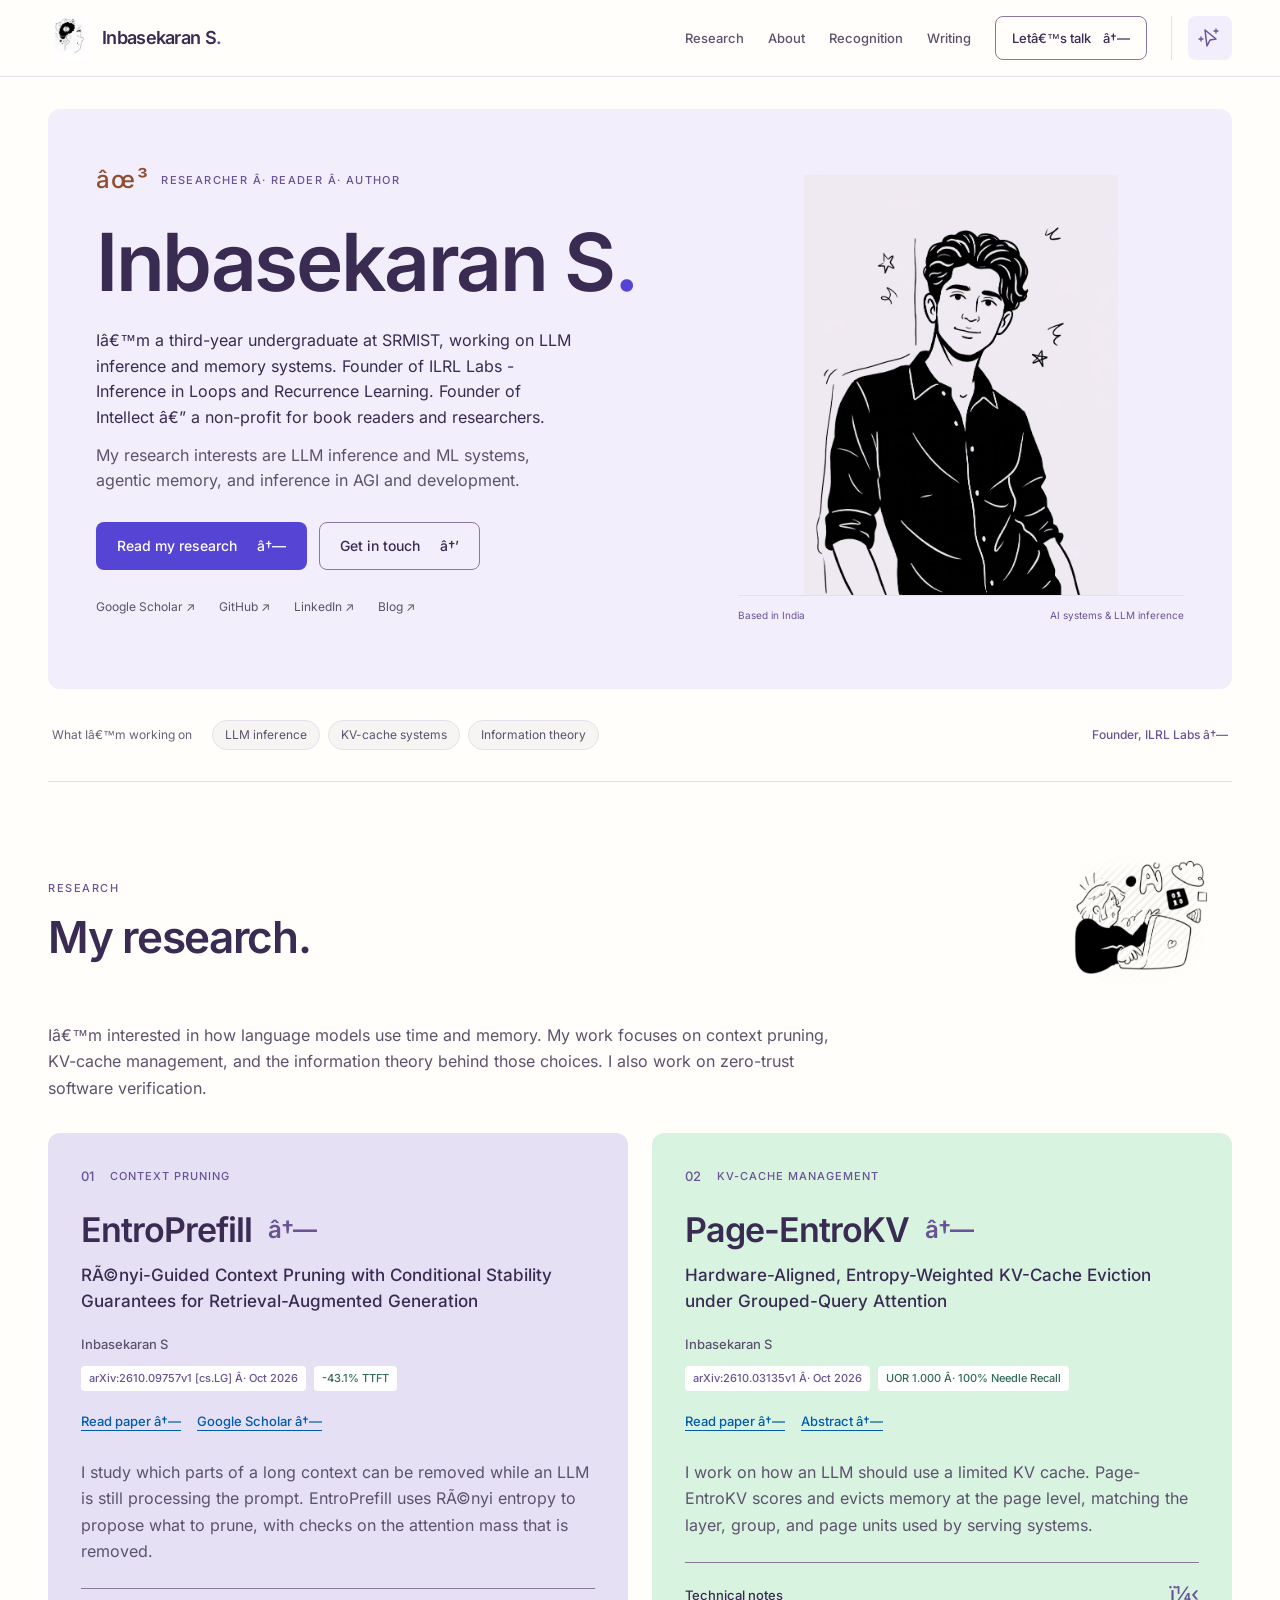
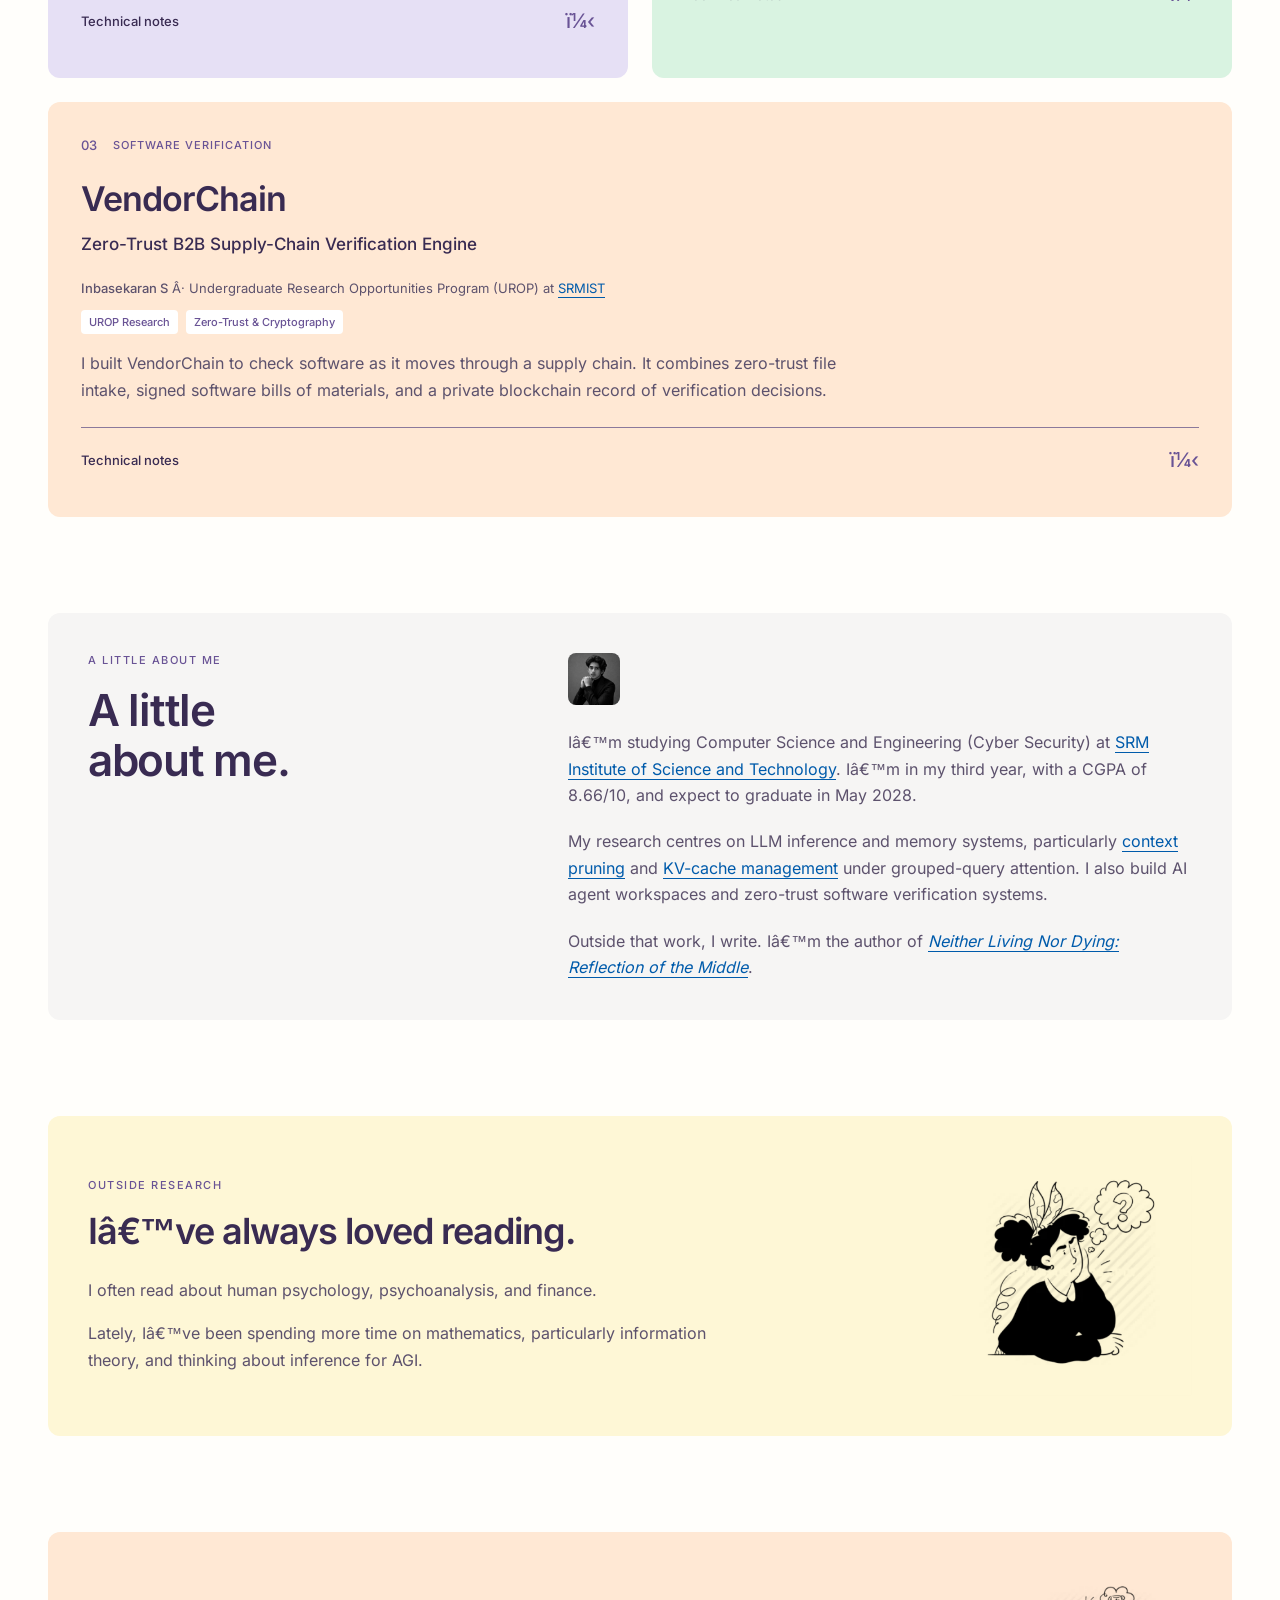
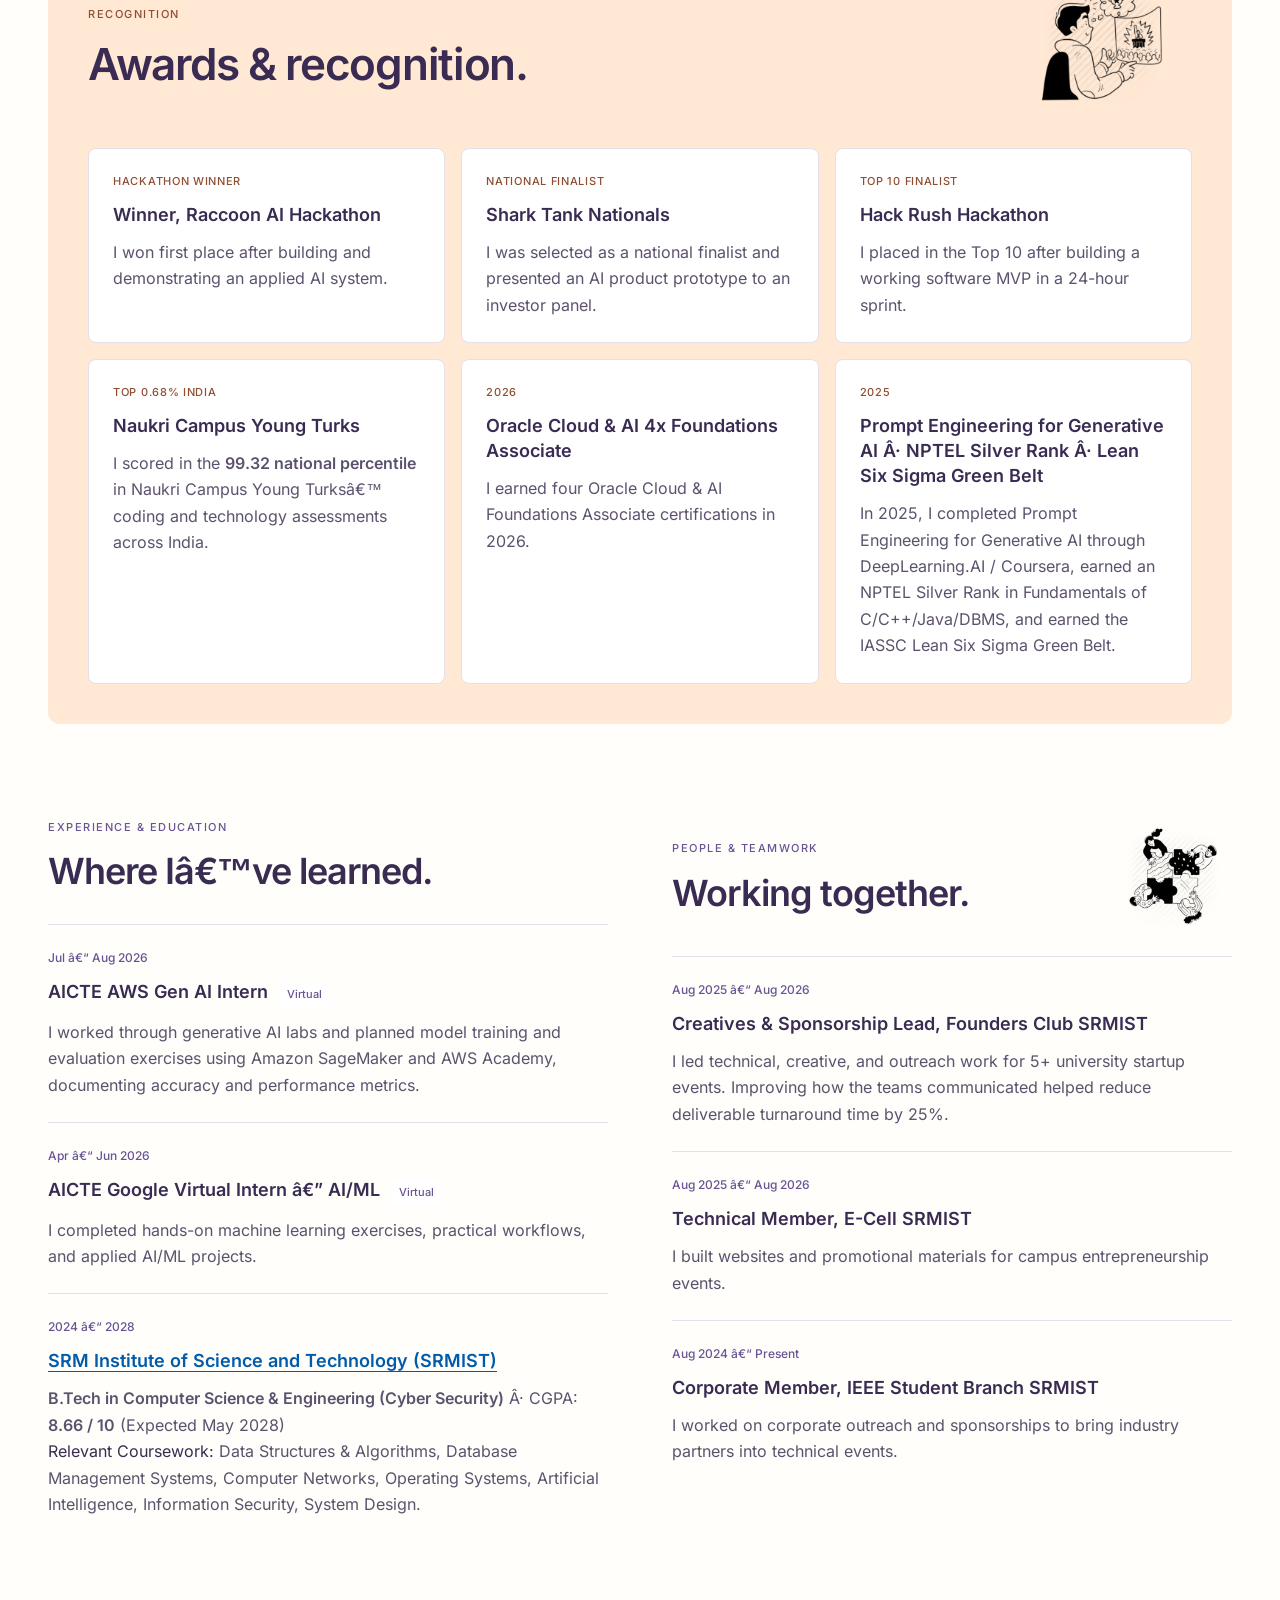
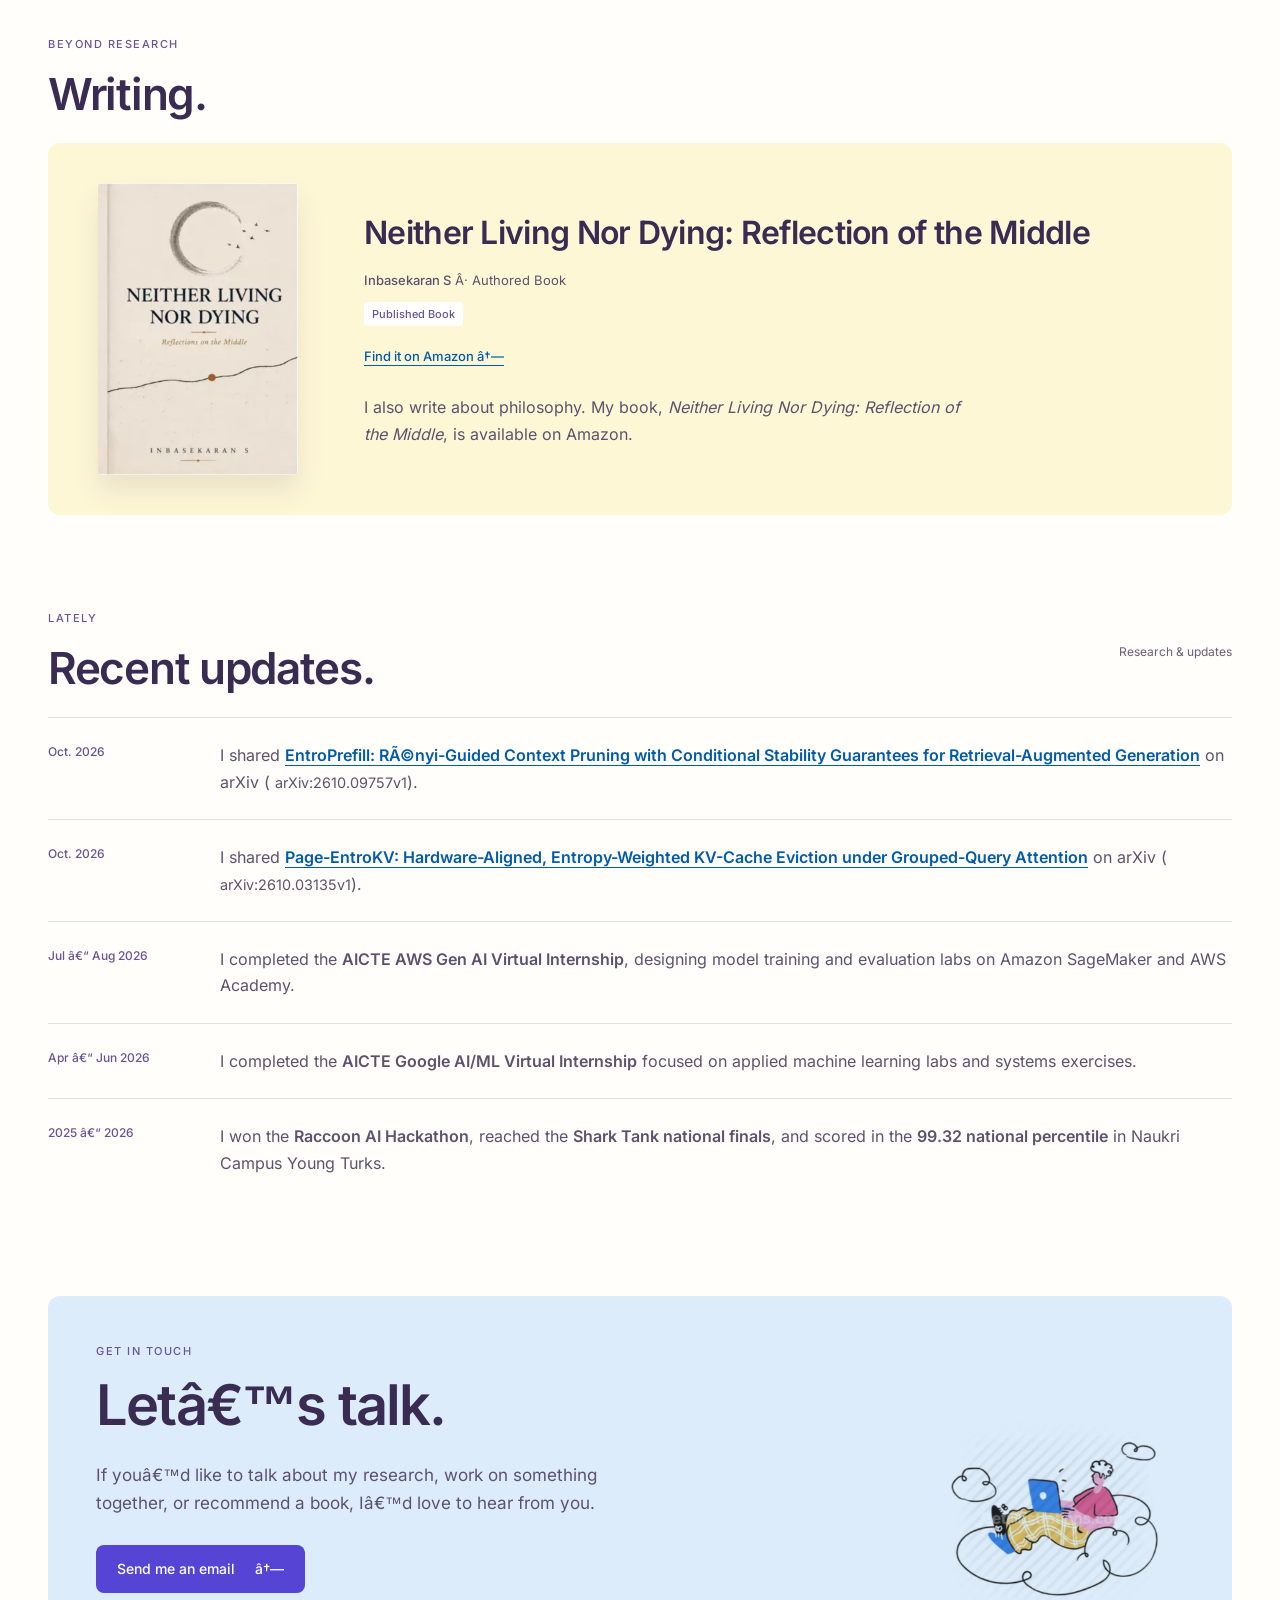
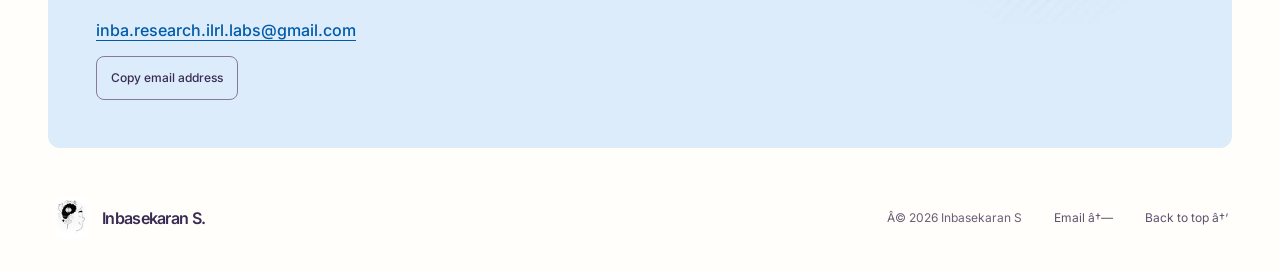
==== index.html @ 697f435d "Add blog link (Neuroplastic) and Intellect non-profit org" ====
﻿<!DOCTYPE html>
<html data-theme="light" lang="en">
<head>
<meta charset="utf-8"/>
<meta content="width=device-width, initial-scale=1.0" name="viewport"/>
<title> Inbasekaran S â€” AI Systems &amp; LLM Inference Researcher | inbasekaran.com </title>
<meta content="Personal academic and research portfolio of Inbasekaran S â€” Computer Science &amp; Engineering (Cyber Security) researcher at SRMIST focusing on LLM inference efficiency, RÃ©nyi-guided context pruning (EntroPrefill), hardware-aligned KV-cache management (Page-EntroKV), and zero-trust systems." name="description"/>
<link href="https://inbasekaran.com/" rel="canonical"/>
<link as="font" crossorigin="" href="assets/fonts/inter-600.woff2" rel="preload" type="font/woff2"/>
<link as="font" crossorigin="" href="assets/fonts/inter-400.woff2" rel="preload" type="font/woff2"/>
<link href="assets/studio.css?v=20261026-interests1" rel="stylesheet"/>
<link href="assets/brand/favicon-32.png" rel="icon" sizes="32x32" type="image/png"/>
<link href="assets/brand/favicon-64.png" rel="icon" sizes="64x64" type="image/png"/>
</head>
<body>
<a class="skip-link" href="#top">Skip to content</a>
<header class="site-header">
<div class="nav-container">
<a class="brand" href="#top"><img alt="" decoding="async" height="44" src="assets/brand/inbasekaran-mark.png" width="44"/> <span>Inbasekaran S<span class="brand-dot">.</span></span></a> <button aria-controls="primary-nav" aria-expanded="false" class="menu-toggle" type="button"> Menu <span aria-hidden="true"> â˜° </span> </button>
<nav aria-label="Primary navigation" class="nav-links" id="primary-nav">
<a href="#research">Research</a> <a href="#about">About</a> <a href="#awards">Recognition</a> <a href="#writing">Writing</a> <a class="nav-contact" href="#contact">Letâ€™s talk <span aria-hidden="true"> â†— </span></a>
</nav>
<div class="appearance-controls">
<button aria-label="Turn off cursor effect" aria-pressed="true" class="cursor-toggle" id="cursor-toggle" title="Turn off cursor effect" type="button"> <svg aria-hidden="true" fill="none" viewbox="0 0 24 24"> <path d="m7 4 11 9-6 1-3 6z" stroke="currentColor" stroke-linejoin="round" stroke-width="1.5"> </path> <path d="M18 3v4m-2-2h4M3 11v4m-2-2h4" stroke="currentColor" stroke-linecap="round" stroke-width="1.3"> </path> </svg> <span class="sr-only"> Cursor effect </span> </button>
</div>
</div>
</header>
<main id="top">
<section aria-labelledby="hero-heading" class="hero">
<div class="hero-copy">
<p class="hero-kicker">
<span aria-hidden="true" class="tiny-star"> âœ³ </span> RESEARCHER Â· READER Â· AUTHOR 
</p>
<h1 id="hero-heading">
Inbasekaran S<span>.</span>
</h1>
<p class="hero-intro">
 Iâ€™m a third-year undergraduate at SRMIST, working on LLM inference and memory systems. Founder of ILRL Labs - Inference in Loops and Recurrence Learning. Founder of Intellect â€” a non-profit for book readers and researchers.
</p>
<p class="hero-detail">
 My research interests are LLM inference and ML systems, agentic memory, and inference in AGI and development.
</p>
<div class="hero-actions">
<a class="button" href="#research">Read my research <span aria-hidden="true"> â†— </span></a> <a class="button button-secondary" href="#contact">Get in touch <span aria-hidden="true"> â†’ </span></a>
</div>
<div aria-label="Social profiles" class="social-row">
<a href="https://scholar.google.com/citations?user=kNn4OZIAAAAJ&hl=en" rel="noopener" target="_blank">Google Scholar &#x2197;</a> <a href="https://github.com/bruce12-glitch" rel="noopener" target="_blank">GitHub &#x2197;</a> <a href="https://www.linkedin.com/in/inbasekaran-s-106a90383/" rel="noopener" target="_blank">LinkedIn &#x2197;</a> <a href="https://bruce12-glitch.github.io/Neuroplastic/" rel="noopener" target="_blank">Blog &#x2197;</a>
</div>
</div>
<div class="hero-visual">
<figure class="illustrated-profile">
<img alt="Hand-drawn portrait of Inbasekaran S" decoding="async" fetchpriority="high" height="1024" src="assets/studio/illustrated-portrait.png" width="765"/>
<figcaption>
<span> Based in India </span> <span> AI systems &amp; LLM inference </span>
</figcaption>
</figure>
</div>
</section>
<div class="focus-strip">
<span> What Iâ€™m working on </span>
<ul>
<li>
 LLM inference 
</li>
<li>
 KV-cache systems 
</li>
<li>
 Information theory 
</li>
</ul>
<a href="https://bruce12-glitch.github.io/ILRL-Labs/" rel="noopener" target="_blank">Founder, ILRL Labs â†—</a>
</div>
<section class="research-section" id="research">
<div class="section-heading">
<div>
<p class="eyebrow">
 Research 
</p>
<h2 class="section-title">
 My research. 
</h2>
</div>
<figure aria-hidden="true" class="section-art">
<img alt="" decoding="async" height="180" loading="lazy" src="assets/studio/research-sketch.png" width="200"/>
</figure>
</div>
<p class="section-subtitle">
 Iâ€™m interested in how language models use time and memory. My work focuses on context pruning, KV-cache management, and the information theory behind those choices. I also work on zero-trust software verification. 
</p>
<div class="entry-list">
<article class="entry-card project-1">
<div class="entry-body">
<p class="paper-category">
<span> 01 </span> CONTEXT PRUNING 
</p>
<h3 class="entry-title">
<a aria-label="Read EntroPrefill: RÃ©nyi-Guided Context Pruning with Conditional Stability Guarantees for Retrieval-Augmented Generation" href="https://arxiv.org/html/2610.09757v1" rel="noopener" target="_blank">EntroPrefill <span aria-hidden="true"> â†— </span></a>
</h3>
<p class="paper-subtitle">
 RÃ©nyi-Guided Context Pruning with Conditional Stability Guarantees for Retrieval-Augmented Generation 
</p>
<div class="entry-authors">
<strong>Inbasekaran S</strong>
</div>
<div class="entry-meta">
<span class="badge"> arXiv:2610.09757v1 [cs.LG] Â· Oct 2026 </span> <span class="badge badge-highlight"> -43.1% TTFT </span> <span class="paper-links"> <a href="https://arxiv.org/html/2610.09757v1" rel="noopener" target="_blank">Read paper â†—</a> <a href="https://scholar.google.com/citations?user=kNn4OZIAAAAJ&amp;hl=en&amp;authuser=5" rel="noopener" target="_blank">Google Scholar â†—</a> </span>
</div>
<p class="entry-desc">
 I study which parts of a long context can be removed while an LLM is still processing the prompt. EntroPrefill uses RÃ©nyi entropy to propose what to prune, with checks on the attention mass that is removed. 
</p>
<details class="method-details">
<summary>
 Technical notes <span aria-hidden="true"> ï¼‹ </span>
</summary>
<ul class="entry-bullets">
<li>
 I implemented a training-free context-pruning method that reduced time to first token (TTFT) by 43.1% in the reported experiments. 
</li>
<li>
 The scoring uses Order-2 RÃ©nyi entropy on GQA-pooled attention, alongside conditional transformer perturbation bounds. 
</li>
</ul>
</details>
</div>
</article>
<article class="entry-card project-2">
<div class="entry-body">
<p class="paper-category">
<span> 02 </span> KV-CACHE MANAGEMENT 
</p>
<h3 class="entry-title">
<a aria-label="Read Page-EntroKV: Hardware-Aligned, Entropy-Weighted KV-Cache Eviction under Grouped-Query Attention" href="https://arxiv.org/html/2610.03135v1" rel="noopener" target="_blank">Page-EntroKV <span aria-hidden="true"> â†— </span></a>
</h3>
<p class="paper-subtitle">
 Hardware-Aligned, Entropy-Weighted KV-Cache Eviction under Grouped-Query Attention 
</p>
<div class="entry-authors">
<strong>Inbasekaran S</strong>
</div>
<div class="entry-meta">
<span class="badge"> arXiv:2610.03135v1 Â· Oct 2026 </span> <span class="badge badge-highlight"> UOR 1.000 Â· 100% Needle Recall </span> <span class="paper-links"> <a href="https://arxiv.org/html/2610.03135v1" rel="noopener" target="_blank">Read paper â†—</a> <a href="https://arxiv.org/abs/2610.03135" rel="noopener" target="_blank">Abstract â†—</a> </span>
</div>
<p class="entry-desc">
 I work on how an LLM should use a limited KV cache. Page-EntroKV scores and evicts memory at the page level, matching the layer, group, and page units used by serving systems. 
</p>
<details class="method-details">
<summary>
 Technical notes <span aria-hidden="true"> ï¼‹ </span>
</summary>
<ul class="entry-bullets">
<li>
 The framework keeps the Union Overhead Ratio (UOR) at 1.000. Head-independent replay used up to 4.75Ã—â€“5.1Ã— as much cache on Qwen2.5-1.5B-Instruct. 
</li>
<li>
 It removes a 13Ã— attention-sink masquerade and reaches 100% needle recall at a 20% KV budget in the reported test; arithmetic-mean pooling reaches 0%. 
</li>
<li>
 Page allocation uses RÃ©nyi-2 collision entropy and Hamiltonâ€“Hare largest-remainder rounding. 
</li>
</ul>
</details>
</div>
</article>
<article class="entry-card project-3">
<div class="entry-body">
<p class="paper-category">
<span> 03 </span> SOFTWARE VERIFICATION 
</p>
<h3 class="entry-title">
 VendorChain 
</h3>
<p class="paper-subtitle">
 Zero-Trust B2B Supply-Chain Verification Engine 
</p>
<div class="entry-authors">
<strong>Inbasekaran S</strong> Â· Undergraduate Research Opportunities Program (UROP) at <a href="https://www.srmist.edu.in/" rel="noopener" target="_blank">SRMIST</a>
</div>
<div class="entry-meta">
<span class="badge"> UROP Research </span> <span class="badge"> Zero-Trust &amp; Cryptography </span>
</div>
<p class="entry-desc">
 I built VendorChain to check software as it moves through a supply chain. It combines zero-trust file intake, signed software bills of materials, and a private blockchain record of verification decisions. 
</p>
<details class="method-details">
<summary>
 Technical notes <span aria-hidden="true"> ï¼‹ </span>
</summary>
<ul class="entry-bullets">
<li>
 I built a NIST SP 800-207-aligned intake pipeline with binary magic-byte validation, AES-256-GCM envelope encryption, and in-memory zeroing. 
</li>
<li>
 I used Syft to extract CycloneDX software bills of materials and Cosign to sign them, so an artifactâ€™s origin and integrity can be checked. 
</li>
<li>
 I deployed a private Hyperledger Fabric network with Go chaincode to record SHA-256 artifact hashes, policy decisions, and timestamps. 
</li>
</ul>
</details>
</div>
</article>
</div>
</section>
<section aria-labelledby="about-heading" class="about-strip" id="about">
<div>
<p class="eyebrow">
 A little about me 
</p>
<h2 id="about-heading">
 A little <br/> about me. 
</h2>
</div>
<div class="hero-bio">
<div class="bio-byline">
<img alt="Portrait of Inbasekaran S" decoding="async" height="64" loading="lazy" src="assets/inbasekaran-portrait.jpg" width="64"/> 
</div>
<p>
 Iâ€™m studying Computer Science and Engineering (Cyber Security) at <a href="https://www.srmist.edu.in/" rel="noopener" target="_blank">SRM Institute of Science and Technology</a>. Iâ€™m in my third year, with a CGPA of 8.66/10, and expect to graduate in May 2028. 
</p>
<p>
 My research centres on LLM inference and memory systems, particularly <a href="https://arxiv.org/html/2610.09757v1" rel="noopener" target="_blank">context pruning</a> and <a href="https://arxiv.org/html/2610.03135v1" rel="noopener" target="_blank">KV-cache management</a> under grouped-query attention. I also build AI agent workspaces and zero-trust software verification systems. 
</p>
<p>
 Outside that work, I write. Iâ€™m the author of <a href="https://a.co/d/08D406kn" rel="noopener" target="_blank"><em>Neither Living Nor Dying: Reflection of the Middle</em></a>. 
</p>
</div>
</section>
<section aria-labelledby="personal-heading" class="personal-section">
<div class="personal-copy">
<p class="eyebrow">
 Outside research 
</p>
<h2 id="personal-heading">
 Iâ€™ve always loved reading. 
</h2>
<p>
I often read about human psychology, psychoanalysis, and finance.
</p>
<p>
Lately, Iâ€™ve been spending more time on mathematics, particularly information theory, and thinking about inference for AGI.
</p>
</div>
<figure aria-hidden="true" class="personal-art">
<img alt="" decoding="async" height="180" loading="lazy" src="assets/studio/thinking.png" width="200"/>
</figure>
</section>
<section id="awards">
<div class="section-heading">
<div>
<p class="eyebrow">
 Recognition 
</p>
<h2 class="section-title">
 Awards &amp; recognition. 
</h2>
</div>
<figure aria-hidden="true" class="section-art">
<img alt="" decoding="async" height="180" loading="lazy" src="assets/studio/recognition.png" width="200"/>
</figure>
</div>
<div class="timeline-list">
<div class="timeline-row">
<div class="timeline-period">
 Hackathon Winner 
</div>
<div class="timeline-main">
<div class="timeline-title">
 Winner, Raccoon AI Hackathon 
</div>
<div class="timeline-sub">
 I won first place after building and demonstrating an applied AI system. 
</div>
</div>
</div>
<div class="timeline-row">
<div class="timeline-period">
 National Finalist 
</div>
<div class="timeline-main">
<div class="timeline-title">
 Shark Tank Nationals 
</div>
<div class="timeline-sub">
 I was selected as a national finalist and presented an AI product prototype to an investor panel. 
</div>
</div>
</div>
<div class="timeline-row">
<div class="timeline-period">
 Top 10 Finalist 
</div>
<div class="timeline-main">
<div class="timeline-title">
 Hack Rush Hackathon 
</div>
<div class="timeline-sub">
 I placed in the Top 10 after building a working software MVP in a 24-hour sprint. 
</div>
</div>
</div>
<div class="timeline-row">
<div class="timeline-period">
 Top 0.68% India 
</div>
<div class="timeline-main">
<div class="timeline-title">
 Naukri Campus Young Turks 
</div>
<div class="timeline-sub">
 I scored in the <strong>99.32 national percentile</strong> in Naukri Campus Young Turksâ€™ coding and technology assessments across India. 
</div>
</div>
</div>
<div class="timeline-row">
<div class="timeline-period">
 2026 
</div>
<div class="timeline-main">
<div class="timeline-title">
 Oracle Cloud &amp; AI 4x Foundations Associate 
</div>
<div class="timeline-sub">
 I earned four Oracle Cloud &amp; AI Foundations Associate certifications in 2026. 
</div>
</div>
</div>
<div class="timeline-row">
<div class="timeline-period">
 2025 
</div>
<div class="timeline-main">
<div class="timeline-title">
 Prompt Engineering for Generative AI Â· NPTEL Silver Rank Â· Lean Six Sigma Green Belt 
</div>
<div class="timeline-sub">
 In 2025, I completed Prompt Engineering for Generative AI through DeepLearning.AI / Coursera, earned an NPTEL Silver Rank in Fundamentals of C/C++/Java/DBMS, and earned the IASSC Lean Six Sigma Green Belt. 
</div>
</div>
</div>
</div>
</section>
<div class="experience-service">
<section id="experience">
<p class="eyebrow">
 Experience &amp; education 
</p>
<h2 class="section-title">
 Where Iâ€™ve learned. 
</h2>
<div class="timeline-list">
<div class="timeline-row">
<div class="timeline-period">
 Jul â€“ Aug 2026 
</div>
<div class="timeline-main">
<div class="timeline-title">
 AICTE AWS Gen AI Intern <span class="badge" style="margin-left:0.35rem;"> Virtual </span>
</div>
<div class="timeline-sub">
 I worked through generative AI labs and planned model training and evaluation exercises using Amazon SageMaker and AWS Academy, documenting accuracy and performance metrics. 
</div>
</div>
</div>
<div class="timeline-row">
<div class="timeline-period">
 Apr â€“ Jun 2026 
</div>
<div class="timeline-main">
<div class="timeline-title">
 AICTE Google Virtual Intern â€” AI/ML <span class="badge" style="margin-left:0.35rem;"> Virtual </span>
</div>
<div class="timeline-sub">
 I completed hands-on machine learning exercises, practical workflows, and applied AI/ML projects. 
</div>
</div>
</div>
<div class="timeline-row" id="education">
<div class="timeline-period">
 2024 â€“ 2028 
</div>
<div class="timeline-main">
<div class="timeline-title">
<a href="https://www.srmist.edu.in/" rel="noopener" target="_blank">SRM Institute of Science and Technology (SRMIST)</a>
</div>
<div class="timeline-sub">
<strong>B.Tech in Computer Science &amp; Engineering (Cyber Security)</strong> Â· CGPA: <strong>8.66 / 10</strong> (Expected May 2028) <br/> <em>Relevant Coursework:</em> Data Structures &amp; Algorithms, Database Management Systems, Computer Networks, Operating Systems, Artificial Intelligence, Information Security, System Design. 
</div>
</div>
</div>
</div>
</section>
<section id="service">
<div class="section-heading team-heading">
<div>
<p class="eyebrow">
 People &amp; teamwork 
</p>
<h2 class="section-title">
 Working together. 
</h2>
</div>
<figure aria-hidden="true" class="section-art">
<img alt="" decoding="async" height="180" loading="lazy" src="assets/studio/teamwork.png" width="200"/>
</figure>
</div>
<div class="timeline-list">
<div class="timeline-row">
<div class="timeline-period">
 Aug 2025 â€“ Aug 2026 
</div>
<div class="timeline-main">
<div class="timeline-title">
 Creatives &amp; Sponsorship Lead, Founders Club SRMIST 
</div>
<div class="timeline-sub">
 I led technical, creative, and outreach work for 5+ university startup events. Improving how the teams communicated helped reduce deliverable turnaround time by 25%. 
</div>
</div>
</div>
<div class="timeline-row">
<div class="timeline-period">
 Aug 2025 â€“ Aug 2026 
</div>
<div class="timeline-main">
<div class="timeline-title">
 Technical Member, E-Cell SRMIST 
</div>
<div class="timeline-sub">
 I built websites and promotional materials for campus entrepreneurship events. 
</div>
</div>
</div>
<div class="timeline-row">
<div class="timeline-period">
 Aug 2024 â€“ Present 
</div>
<div class="timeline-main">
<div class="timeline-title">
 Corporate Member, IEEE Student Branch SRMIST 
</div>
<div class="timeline-sub">
 I worked on corporate outreach and sponsorships to bring industry partners into technical events. 
</div>
</div>
</div>
</div>
</section>
</div>
<section id="writing">
<div class="section-heading">
<div>
<p class="eyebrow">
 Beyond research 
</p>
<h2 class="section-title">
 Writing. 
</h2>
</div>
</div>
<div class="entry-list">
<article class="entry-card">
<div class="entry-thumb">
<a class="book-cover" href="https://a.co/d/08D406kn" rel="noopener" target="_blank"><img alt="Book cover for Neither Living Nor Dying: Reflections on the Middle by Inbasekaran S" decoding="async" height="438" loading="lazy" src="assets/neither-living-nor-dying-cover.webp" width="300"/></a>
</div>
<div class="entry-body">
<h3 class="entry-title">
<a href="https://a.co/d/08D406kn" rel="noopener" target="_blank">Neither Living Nor Dying: Reflection of the Middle</a>
</h3>
<div class="entry-authors">
<strong>Inbasekaran S</strong> Â· Authored Book 
</div>
<div class="entry-meta">
<span class="badge"> Published Book </span> <span class="paper-links"> <a href="https://a.co/d/08D406kn" rel="noopener" target="_blank">Find it on Amazon â†—</a> </span>
</div>
<p class="entry-desc">
I also write about philosophy. My book, <em>Neither Living Nor Dying: Reflection of the Middle</em>, is available on Amazon.
</p>
</div>
</article>
</div>
</section>
<section id="updates">
<div class="section-heading compact">
<div>
<p class="eyebrow">
 Lately 
</p>
<h2 class="section-title">
 Recent updates. 
</h2>
</div>
<span class="section-note"> Research &amp; updates </span>
</div>
<ul class="updates-list">
<li class="update-item">
<span class="update-date"> Oct. 2026 </span> <span> I shared <a href="https://arxiv.org/html/2610.09757v1" rel="noopener" target="_blank"><strong>EntroPrefill: RÃ©nyi-Guided Context Pruning with Conditional Stability Guarantees for Retrieval-Augmented Generation</strong></a> on arXiv ( <code>arXiv:2610.09757v1</code>). </span>
</li>
<li class="update-item">
<span class="update-date"> Oct. 2026 </span> <span> I shared <a href="https://arxiv.org/html/2610.03135v1" rel="noopener" target="_blank"><strong>Page-EntroKV: Hardware-Aligned, Entropy-Weighted KV-Cache Eviction under Grouped-Query Attention</strong></a> on arXiv ( <code>arXiv:2610.03135v1</code>). </span>
</li>
<li class="update-item">
<span class="update-date"> Jul â€“ Aug 2026 </span> <span> I completed the <strong>AICTE AWS Gen AI Virtual Internship</strong>, designing model training and evaluation labs on Amazon SageMaker and AWS Academy. </span>
</li>
<li class="update-item">
<span class="update-date"> Apr â€“ Jun 2026 </span> <span> I completed the <strong>AICTE Google AI/ML Virtual Internship</strong> focused on applied machine learning labs and systems exercises. </span>
</li>
<li class="update-item">
<span class="update-date"> 2025 â€“ 2026 </span> <span>I won the <strong>Raccoon AI Hackathon</strong>, reached the <strong>Shark Tank national finals</strong>, and scored in the <strong>99.32 national percentile</strong> in Naukri Campus Young Turks.</span>
</li>
</ul>
</section>
<section aria-labelledby="contact-heading" class="contact" id="contact">
<div class="contact-copy">
<p class="eyebrow">
 Get in touch 
</p>
<h2 id="contact-heading">
 Letâ€™s talk. 
</h2>
<p>
 If youâ€™d like to talk about my research, work on something together, or recommend a book, Iâ€™d love to hear from you. 
</p>
<a class="button" href="mailto:inba.research.ilrl.labs@gmail.com">Send me an email <span aria-hidden="true"> â†— </span></a> <a class="contact-email" href="mailto:inba.research.ilrl.labs@gmail.com">inba.research.ilrl.labs@gmail.com</a> <button aria-live="polite" class="copy-email-btn" data-email="inba.research.ilrl.labs@gmail.com" type="button"> Copy email address </button>
</div>
<figure aria-hidden="true" class="contact-art">
<img alt="" decoding="async" height="180" loading="lazy" src="assets/studio/contact.png" width="200"/>
</figure>
</section>
<footer>
<a class="brand" href="#top"><img alt="" decoding="async" height="44" src="assets/brand/inbasekaran-mark.png" width="44"/> <span> Inbasekaran S. </span></a>
<p>
 Â© 2026 Inbasekaran S 
</p>
<a href="mailto:inba.research.ilrl.labs@gmail.com">Email â†—</a> <a href="#top">Back to top â†‘</a>
</footer>
</main>
<div aria-hidden="true" class="cursor-halo">
</div>
<script defer="" src="assets/studio.js?v=20261024-editorial2">
</script>
</body>
</html>
---- assets/studio.css ----
@font-face{font-family:Inter;font-style:normal;font-weight:400;font-display:swap;src:url(fonts/inter-400.woff2) format('woff2')}
@font-face{font-family:Inter;font-style:normal;font-weight:500;font-display:swap;src:url(fonts/inter-500.woff2) format('woff2')}
@font-face{font-family:Inter;font-style:normal;font-weight:600;font-display:swap;src:url(fonts/inter-600.woff2) format('woff2')}

:root{
  color-scheme:light;
  --bg:#fffefb;--surface:#fff;--surface-soft:#f6f5f4;
  --ink:#392b52;--body:#5d526d;--muted:#6a5f76;--plum:#695395;
  --purple:#5645d4;--purple-pressed:#4534b3;--link:#0075de;--link-surface:#005bab;
  --lilac:#e6e0f5;--lilac-soft:#f2eefb;--peach:#ffe8d4;--mint:#d9f3e1;--sky:#dcecfa;--yellow:#fef7d6;
  --tea:#326b5a;--rust:#8f4e32;--border:#e5dfeb;--control-border:#8b799b;
  --font-display:Inter,sans-serif;--font-body:Inter,sans-serif;
  --radius-sm:4px;--radius-md:8px;--radius-lg:12px;
  --space-1:4px;--space-2:8px;--space-3:12px;--space-4:16px;--space-5:24px;--space-6:32px;--space-8:48px;--space-10:64px;--space-12:96px;
}
*{box-sizing:border-box;margin:0;padding:0}
html{scroll-behavior:smooth;scroll-padding-top:100px}
body{background:var(--bg);color:var(--body);font:400 16px/1.55 var(--font-body);-webkit-font-smoothing:antialiased;overflow-wrap:anywhere}
a{color:var(--link-surface);text-underline-offset:4px;text-decoration-thickness:1px}
a:hover{text-decoration-thickness:2px}
button{font:500 14px/1.3 var(--font-body);cursor:pointer}
button,a,summary{-webkit-tap-highlight-color:transparent}
button:disabled{cursor:default}
img,svg{display:block;max-width:100%}
h1,h2,h3,strong{font-weight:600}
h1,h2,h3{color:var(--ink);font-family:var(--font-display);overflow-wrap:anywhere}
::selection{background:var(--lilac);color:var(--ink)}
:focus-visible{outline:3px solid var(--purple);outline-offset:5px;border-radius:4px}
.sr-only{position:absolute;width:1px;height:1px;padding:0;margin:-1px;overflow:hidden;clip:rect(0,0,0,0);white-space:nowrap;border:0}
.skip-link{position:fixed;top:-80px;left:16px;z-index:100;padding:12px 18px;background:var(--surface);border:1px solid var(--control-border);border-radius:8px}
.skip-link:focus{top:12px}
.site-header{position:sticky;top:0;z-index:30;background:var(--bg);border-bottom:1px solid var(--border)}
.nav-container{max-width:1248px;margin:auto;padding:16px 32px;display:flex;flex-wrap:wrap;align-items:center;gap:24px}
.brand{display:inline-flex;align-items:center;gap:10px;color:var(--ink);font-size:18px;line-height:1.2;font-weight:600;letter-spacing:-.7px;text-decoration:none;flex-shrink:0;max-width:100%}
.brand>span{min-width:0}
.brand>img{width:44px;height:44px;object-fit:contain;flex-shrink:0}
.brand-dot{color:var(--purple)}
.nav-links{margin-left:auto;display:flex;align-items:center;gap:24px}
.nav-links>a{display:inline-flex;align-items:center;gap:12px;min-height:44px;color:var(--body);font-size:13px;font-weight:500;text-decoration:none;white-space:nowrap}
.nav-links>a:hover{color:var(--purple)}
.nav-links>a.nav-contact{padding:0 16px;border:1px solid var(--control-border);border-radius:8px;color:var(--ink)}
.appearance-controls{padding-left:16px;border-left:1px solid var(--border)}
.cursor-toggle{display:grid;place-items:center;width:44px;height:44px;border:0;border-radius:8px;background:transparent;color:var(--plum)}
.cursor-toggle>svg{width:24px;height:24px}
.cursor-toggle:hover,.cursor-toggle[aria-pressed=true]{background:var(--lilac-soft)}
.cursor-toggle[aria-pressed=false]{opacity:.65}
.menu-toggle{display:none}
main{max-width:1248px;margin:auto;padding:0 32px}
section{margin-bottom:96px;scroll-margin-top:100px}
.hero{display:grid;grid-template-columns:minmax(0,1.35fr) minmax(0,1fr);align-items:center;gap:40px;padding:48px;margin:32px 0 0;min-height:580px;border-radius:12px;background:var(--lilac-soft)}
.hero-copy,.hero-visual{min-width:0}
.hero-kicker{display:flex;align-items:center;gap:12px;margin-bottom:28px;font-size:11px;font-weight:500;letter-spacing:1.4px;color:var(--plum)}
.tiny-star{font-size:24px;line-height:1;color:var(--rust)}
.hero h1{font-size:clamp(40px,5.85vw,80px);line-height:1.05;letter-spacing:-2.4px;margin-bottom:24px}
.hero h1>span{color:var(--purple)}
.hero-intro,.hero-detail{max-width:480px;font-size:16px;line-height:1.6}
.hero-intro{color:var(--ink);margin-bottom:12px}
.hero-actions{display:flex;flex-wrap:wrap;gap:12px;margin:28px 0 16px}
.button{display:inline-flex;align-items:center;justify-content:center;gap:20px;padding:12px 20px;min-height:48px;border:1px solid transparent;border-radius:8px;background:var(--purple);color:white;font-size:14px;line-height:1.3;font-weight:500;text-decoration:none;transition:background .18s,transform .18s}
.button:hover{color:white;background:var(--purple-pressed);text-decoration:none;transform:translateY(-2px)}
.button:active{transform:translateY(0)}
.button-secondary{color:var(--ink);background:transparent;border-color:var(--control-border)}
.button-secondary:hover{background:var(--surface);color:var(--ink)}
.social-row{display:flex;flex-wrap:wrap;gap:4px 24px;font-size:12px}
.social-row>a{display:inline-flex;align-items:center;min-height:44px;color:var(--body);text-decoration:none}
.social-row>a:hover{color:var(--purple)}
.illustrated-profile{display:grid;grid-template-rows:minmax(0,1fr) auto;height:448px;min-width:0}
.illustrated-profile>img{width:100%;height:100%;min-height:0;object-fit:contain;object-position:center bottom;mix-blend-mode:multiply}
.illustrated-profile figcaption{display:flex;justify-content:space-between;gap:16px;padding-top:12px;border-top:1px solid var(--border);color:var(--plum);font-size:10px;line-height:1.5}
.focus-strip{display:flex;align-items:center;flex-wrap:wrap;gap:20px;padding:24px 4px;margin-bottom:64px;border-bottom:1px solid var(--border);font-size:12px;color:var(--muted)}
.focus-strip>span{flex-shrink:0}
.focus-strip ul{list-style:none;display:flex;flex-wrap:wrap;gap:8px}
.focus-strip li{padding:5px 12px;border:1px solid var(--border);border-radius:30px;background:var(--surface-soft);color:var(--body)}
.focus-strip>a{display:inline-flex;align-items:center;margin-left:auto;min-height:44px;text-decoration:none;color:var(--plum);font-weight:500}
.eyebrow{margin-bottom:16px;font-size:11px;line-height:1.4;font-weight:500;letter-spacing:1.5px;text-transform:uppercase;color:var(--plum)}
.section-heading{display:grid;grid-template-columns:minmax(0,1fr) auto;align-items:center;gap:32px;margin-bottom:24px;min-width:0}
.section-heading>div{min-width:0}
.section-title{font-size:44px;line-height:1.15;letter-spacing:-1.3px}
.section-subtitle{max-width:790px;font-size:16px;line-height:1.65;margin-bottom:32px}
.section-art{width:176px;height:152px}
.section-art img,.personal-art img,.contact-art img{width:100%;height:100%;object-fit:contain;mix-blend-mode:multiply}
.entry-list{display:grid;grid-template-columns:repeat(2,minmax(0,1fr));gap:24px}
.entry-card{min-width:0;border-radius:12px;overflow:hidden}
.research-section .entry-card{border:1px solid transparent}
.project-1{background:var(--lilac)}
.project-2{background:var(--mint)}
.project-3{background:var(--peach);grid-column:1/-1}
.research-section .entry-body{padding:32px;height:100%;display:flex;flex-direction:column;align-items:flex-start}
.paper-category{display:flex;gap:16px;align-items:center;font-size:11px;font-weight:500;letter-spacing:1px;color:var(--plum);margin-bottom:24px}
.paper-category>span{font-size:13px;letter-spacing:0}
.entry-title{font-size:34px;line-height:1.2;letter-spacing:-1px}
.entry-title>a{display:inline-flex;align-items:center;gap:16px;color:var(--ink);text-decoration:none;max-width:100%;min-width:0}
.entry-title>a:hover{text-decoration:underline}
.entry-title>a>span{font-size:24px;color:var(--plum)}
.paper-subtitle{margin-top:12px;font-size:17px;font-weight:500;line-height:1.5;color:var(--ink)}
.entry-authors{font-size:13px;line-height:1.55;margin-top:20px;color:var(--body)}
.entry-authors strong{font-weight:500}
.entry-meta{display:flex;align-items:center;flex-wrap:wrap;gap:8px;margin-top:12px;font-size:12px}
.badge{display:inline-block;padding:4px 8px;border-radius:4px;background:var(--surface);color:var(--plum);font-size:11px;font-weight:500;line-height:1.5}
.badge-highlight{color:var(--tea)}
.paper-links{display:flex;align-items:center;flex-wrap:wrap;gap:8px 16px;width:100%}
.paper-links>a{display:inline-flex;align-items:center;min-height:44px;font-size:13px;font-weight:500}
.entry-desc{font-size:16px;line-height:1.65;margin-top:16px;max-width:78ch}
.method-details{margin-top:24px;width:100%;border-top:1px solid var(--control-border);padding-top:8px}
.method-details>summary{display:flex;align-items:center;justify-content:space-between;gap:16px;min-height:48px;list-style:none;font-size:13px;font-weight:500;color:var(--ink);cursor:pointer}
.method-details>summary::-webkit-details-marker{display:none}
.method-details>summary>span{font-size:20px;color:var(--plum)}
.method-details[open]>summary>span{transform:rotate(45deg)}
.entry-bullets{padding-left:20px;font-size:14px;line-height:1.7;margin:12px 0 8px;max-width:90ch}
.entry-bullets>li+li{margin-top:12px}
.about-strip{display:grid;grid-template-columns:minmax(0,.8fr) minmax(0,1.2fr);gap:64px;padding:40px;background:var(--surface-soft);border-radius:12px}
.about-strip>*{min-width:0}
.about-strip h2{font-size:44px;line-height:1.15;letter-spacing:-1.3px}
.bio-byline{display:flex;align-items:center;gap:16px;margin-bottom:24px;font-size:14px;font-weight:500;color:var(--ink)}
.bio-byline img{width:52px;height:52px;object-fit:cover;object-position:50% 30%;border-radius:8px;flex-shrink:0}
.bio-byline>span{min-width:0}
.bio-byline small{display:block;font-size:11px;font-weight:400;color:var(--muted);overflow-wrap:anywhere}
.hero-bio p{font-size:16px;line-height:1.65}
.hero-bio p+p{margin-top:20px}
.personal-section{display:grid;grid-template-columns:minmax(0,1fr) 240px;align-items:center;gap:56px;padding:40px;background:var(--yellow);border-radius:12px}
.personal-copy h2{font-size:36px;line-height:1.2;letter-spacing:-1px;margin-bottom:24px}
.personal-copy p:not(.eyebrow){max-width:64ch;line-height:1.7}
.personal-copy p+p{margin-top:16px}
.personal-art{width:240px;height:240px}
#awards{padding:40px;background:var(--peach);border-radius:12px}
#awards .eyebrow{color:var(--rust)}
#awards .timeline-list{display:grid;grid-template-columns:repeat(3,minmax(0,1fr));gap:16px}
#awards .timeline-row{background:var(--surface);border:1px solid var(--border);border-radius:8px;padding:24px;min-width:0}
.timeline-period{margin-bottom:12px;color:var(--plum);font-size:11px;font-weight:500;line-height:1.5}
#awards .timeline-period{color:var(--rust);text-transform:uppercase;letter-spacing:.7px}
.timeline-title{font-size:18px;font-weight:600;line-height:1.4;color:var(--ink)}
.timeline-sub{font-size:16px;line-height:1.65;margin-top:12px}
.timeline-sub em{font-style:normal;color:var(--ink)}
.experience-service{display:grid;grid-template-columns:repeat(2,minmax(0,1fr));gap:64px}
.experience-service>section{min-width:0}
.experience-service .section-title{font-size:36px;letter-spacing:-1px;margin-bottom:32px}
.experience-service .timeline-row{padding:24px 0;border-top:1px solid var(--border)}
.experience-service .timeline-period{font-size:12px}
.team-heading{min-height:104px;margin-bottom:20px;gap:20px}
.team-heading .section-title{margin:0}
.team-heading .section-art{width:116px;height:116px}
#writing .section-heading{display:block}
#writing .entry-list{display:block}
#writing .entry-card{display:grid;grid-template-columns:220px minmax(0,1fr);align-items:center;gap:56px;background:var(--yellow);padding:40px}
.book-cover{display:block;max-width:200px;margin:auto;border-radius:4px;box-shadow:0 16px 28px #392b521a}
.book-cover img{width:100%;height:auto;border-radius:4px}
#writing .entry-title{font-size:32px;line-height:1.3;letter-spacing:-.7px}
#writing .entry-title>a{display:inline}
#writing .entry-authors{margin-top:16px}
#writing .entry-desc{margin-top:16px;max-width:62ch}
.compact{display:flex;justify-content:space-between;gap:24px}
.section-note{font-size:12px;color:var(--muted)}
.updates-list{list-style:none}
.update-item{display:grid;grid-template-columns:148px minmax(0,1fr);gap:24px;padding:24px 0;border-top:1px solid var(--border);font-size:16px;line-height:1.65}
.update-date{font-size:12px;font-weight:500;color:var(--plum)}
code{font-family:inherit;font-size:.9em;overflow-wrap:anywhere}
.contact{display:grid;grid-template-columns:minmax(0,1fr) 240px;align-items:center;gap:56px;background:var(--sky);border-radius:12px;padding:48px;margin-bottom:48px}
.contact-copy{min-width:0}
.contact h2{font-size:56px;line-height:1.1;letter-spacing:-1.8px;margin-bottom:24px}
.contact p:not(.eyebrow){font-size:17px;line-height:1.65;max-width:48ch;margin-bottom:28px}
.contact-art{width:240px;height:220px}
.contact-email{display:block;margin-top:24px;font-size:16px;line-height:1.7;font-weight:500;overflow-wrap:anywhere;width:fit-content;max-width:100%}
.copy-email-btn{display:block;max-width:100%;min-height:44px;margin-top:12px;padding:10px 14px;border:1px solid var(--control-border);border-radius:8px;background:transparent;color:var(--ink);font-size:12px}
.copy-email-btn:hover{background:var(--surface)}
footer{display:flex;align-items:center;flex-wrap:wrap;gap:20px 32px;padding:0 4px 32px;font-size:12px;color:var(--muted)}
footer .brand{font-size:16px;margin-right:auto}
footer .brand>img{width:40px;height:40px}
footer>a:not(.brand){display:inline-flex;align-items:center;min-height:44px;color:var(--body);text-decoration:none}

/* The arrow stays precise; only its decorative ring trails the pointer. */
.cursor-halo{position:fixed;left:0;top:0;z-index:100;width:28px;height:28px;margin:-14px 0 0 -14px;border:1px solid #69539599;border-radius:50%;background:#e6e0f533;opacity:0;pointer-events:none;transition:opacity .18s,background .18s,border-color .18s,scale .18s}
.cursor-halo.is-visible{opacity:1}
.cursor-halo.is-link{scale:1.5;border-color:#326b5a99;background:#d9f3e166}
.cursor-halo.is-pressed{scale:.8}
@media(hover:hover) and (pointer:fine) and (prefers-reduced-motion:no-preference){
  .cursor-enabled,.cursor-enabled a,.cursor-enabled button,.cursor-enabled summary{cursor:url(studio/cursor.svg) 3 2,auto}
  .cursor-enabled input,.cursor-enabled textarea,.cursor-enabled [contenteditable=true]{cursor:text}
}
@media(hover:none),(pointer:coarse){.appearance-controls,.cursor-halo{display:none}}
@media(min-width:1280px){.hero{padding:48px}.hero h1{font-size:80px}}
@media(max-width:1100px){
  .nav-container{gap:16px}.nav-links{gap:20px}.appearance-controls{padding-left:12px}
  .hero{padding:40px;gap:32px;min-height:540px}.illustrated-profile{height:392px}
  .focus-strip{gap:12px}.focus-strip>span{display:none}
  #awards .timeline-list{grid-template-columns:repeat(2,minmax(0,1fr))}
  .about-strip,.experience-service{gap:40px}.personal-section,.contact{gap:32px}
  .section-title{font-size:40px}.personal-section{grid-template-columns:minmax(0,1fr) 200px}.personal-art{width:200px;height:200px}
}
@media(max-width:900px){
  .nav-container{gap:16px}.menu-toggle{display:inline-flex;align-items:center;gap:8px;margin-left:auto;min-height:44px;padding:10px 12px;border:1px solid var(--border);border-radius:8px;background:var(--surface);color:var(--plum);font-size:12px}
  .appearance-controls{padding-left:0;border:0}
  .nav-links{display:none;position:absolute;top:calc(100% + 8px);left:24px;right:24px;margin:0;padding:12px;border:1px solid var(--border);border-radius:12px;background:var(--surface);box-shadow:0 12px 32px #392b5214;flex-direction:column;align-items:stretch;gap:4px}
  .site-header.menu-open .nav-links{display:flex}
  .nav-links>a{padding:8px 12px;font-size:14px}
  .nav-links>a.nav-contact{border:0;background:var(--lilac-soft)}
  .hero{padding:32px;grid-template-columns:minmax(0,1.4fr) minmax(0,1fr);gap:24px;min-height:0}
  .hero h1{letter-spacing:-1.5px}.hero-kicker{font-size:10px;letter-spacing:1px}
  .hero .button{font-size:13px;padding:12px 16px;gap:12px}.illustrated-profile{height:352px}
  .social-row{gap:4px 16px;font-size:11px}.hero-actions{gap:8px}
  .entry-title{font-size:30px}.research-section .entry-body{padding:28px}.paper-subtitle{font-size:16px}
  .about-strip{grid-template-columns:minmax(0,.8fr) minmax(0,1.2fr);padding:32px;gap:32px}.about-strip h2{font-size:36px}
  .section-title{font-size:36px}.section-art{width:144px;height:128px}
  .experience-service{gap:32px}.experience-service .section-title{font-size:30px}.team-heading .section-art{width:96px;height:96px}
  .contact{grid-template-columns:minmax(0,1fr) 180px;padding:40px}.contact-art{width:180px;height:180px}.contact h2{font-size:48px}
  #writing .entry-card{grid-template-columns:180px minmax(0,1fr);padding:32px;gap:32px}#writing .entry-title{font-size:28px}
  .personal-section{padding:32px;gap:32px}.personal-copy h2{font-size:32px}
}
@media(max-width:767px){
  main{padding:0 20px}.nav-container{padding:12px 20px}.brand{font-size:16px}.brand>img{width:40px;height:40px}.nav-links{left:20px;right:20px}
  section{margin-bottom:64px;scroll-margin-top:96px}
  .hero{grid-template-columns:minmax(0,1fr);padding:32px 28px 24px;gap:32px;margin-top:20px}
  .hero h1{font-size:clamp(36px,8vw,52px);letter-spacing:-1.5px}.hero-kicker{margin-bottom:24px}
  .hero-intro,.hero-detail{font-size:16px}
  .hero-actions{gap:12px}.hero .button{font-size:14px;min-height:48px}.social-row{font-size:12px;gap:4px 20px}
  .hero-visual{width:100%;max-width:320px;justify-self:center}.illustrated-profile{height:360px}.illustrated-profile figcaption{font-size:10px;gap:12px}
  .focus-strip{justify-content:center;gap:12px;padding:20px 0;margin-bottom:48px}.focus-strip ul{justify-content:center}.focus-strip li{font-size:10px;padding:5px 10px}.focus-strip>a{margin-left:0;font-size:12px}
  .section-heading{gap:20px;margin-bottom:20px}.section-title{font-size:32px;letter-spacing:-1px}.section-art{width:108px;height:104px}
  .eyebrow{font-size:10px;letter-spacing:1.2px;margin-bottom:12px}.section-subtitle{margin-bottom:24px}
  .entry-list{grid-template-columns:minmax(0,1fr);gap:20px}.project-3{grid-column:auto}.research-section .entry-body{padding:28px 24px}.entry-title{font-size:32px}.paper-category{font-size:10px;margin-bottom:24px}.paper-subtitle{font-size:16px}.entry-authors{font-size:12px}.entry-desc{font-size:16px}.entry-meta{gap:8px}.badge{font-size:10px}
  .about-strip{grid-template-columns:minmax(0,1fr);padding:32px 24px;gap:28px}.about-strip h2{font-size:36px}.about-strip h2 br{display:none}.bio-byline{margin-bottom:20px}
  .personal-section{grid-template-columns:minmax(0,1fr);padding:32px 24px;gap:24px}.personal-copy h2{font-size:32px}.personal-art{width:180px;height:180px;justify-self:center}
  #awards{padding:28px 24px}#awards .timeline-list{grid-template-columns:minmax(0,1fr);gap:12px}#awards .timeline-row{padding:24px}
  .experience-service{grid-template-columns:minmax(0,1fr);gap:0}.experience-service .section-title{font-size:32px}.experience-service .timeline-row{padding:24px 0}.team-heading{min-height:0}.team-heading .section-art{width:104px;height:104px}
  #writing .entry-card{grid-template-columns:minmax(0,1fr);padding:32px 24px;gap:32px}.book-cover{width:170px}#writing .entry-title{font-size:28px}
  .compact{display:block}.section-note{display:block;margin-top:16px}.update-item{grid-template-columns:minmax(0,1fr);gap:12px;padding:24px 0}.update-date{font-size:12px}
  .contact{grid-template-columns:minmax(0,1fr);padding:32px 24px;gap:32px}.contact h2{font-size:44px;letter-spacing:-1.3px}.contact p:not(.eyebrow){font-size:16px}.contact-art{width:190px;height:168px;justify-self:center}.contact-email{font-size:14px}
  footer{gap:12px 24px}footer .brand{width:100%;margin:0}footer p{width:100%;margin:4px 0}
}
@media(max-width:480px){
  .nav-container{gap:8px;padding-inline:16px}.brand{font-size:14px;gap:6px}.brand>img{width:36px;height:36px}.cursor-toggle{width:36px;height:44px}.cursor-toggle>svg{width:22px;height:22px}.menu-toggle{font-size:11px;padding:10px;gap:6px}
  .hero-actions{flex-direction:column}.hero .button{width:100%}
  #awards .section-heading{grid-template-columns:minmax(0,1fr);gap:16px}#awards .section-art{width:132px;height:116px}
}
@media(max-width:359px){
  main{padding-inline:16px}.hero{padding-inline:20px}.hero h1{font-size:32px;letter-spacing:-1px}.hero-kicker{font-size:9px}.illustrated-profile{height:304px}.illustrated-profile figcaption{font-size:9px}
  .section-title,.experience-service .section-title{font-size:28px}.section-art{width:84px;height:80px}.section-heading{gap:12px}.research-section .entry-body{padding:24px 20px}.entry-title{font-size:28px}.paper-category{gap:12px;letter-spacing:.5px}.timeline-title{font-size:17px}
  .about-strip,.personal-section,#awards,.contact{padding:28px 20px}.about-strip h2,.personal-copy h2{font-size:30px}.bio-byline{gap:12px}.bio-byline small{font-size:10px}.bio-byline img{width:44px;height:44px}
  #writing .entry-card{padding:28px 20px}.contact h2{font-size:40px}.contact-email{font-size:13px}.team-heading .section-art{width:84px;height:84px}
}
@media(prefers-reduced-motion:reduce){html{scroll-behavior:auto}*,*::before,*::after{transition:none!important;animation:none!important}.cursor-halo,.appearance-controls{display:none}}
@media print{.site-header,.hero-actions,.social-row,.cursor-halo,.copy-email-btn,.skip-link{display:none!important}body{background:white;color:var(--ink)}main{max-width:none;padding:0}section{margin-bottom:32px}.hero{margin:0;padding:24px;min-height:0}.illustrated-profile{height:240px}.entry-card,.timeline-row{break-inside:avoid}.entry-list{display:block}.entry-card{margin-bottom:20px}.method-details .entry-bullets{display:block}.contact{padding:24px}.section-art,.contact-art,.personal-art{max-width:120px;max-height:120px}}
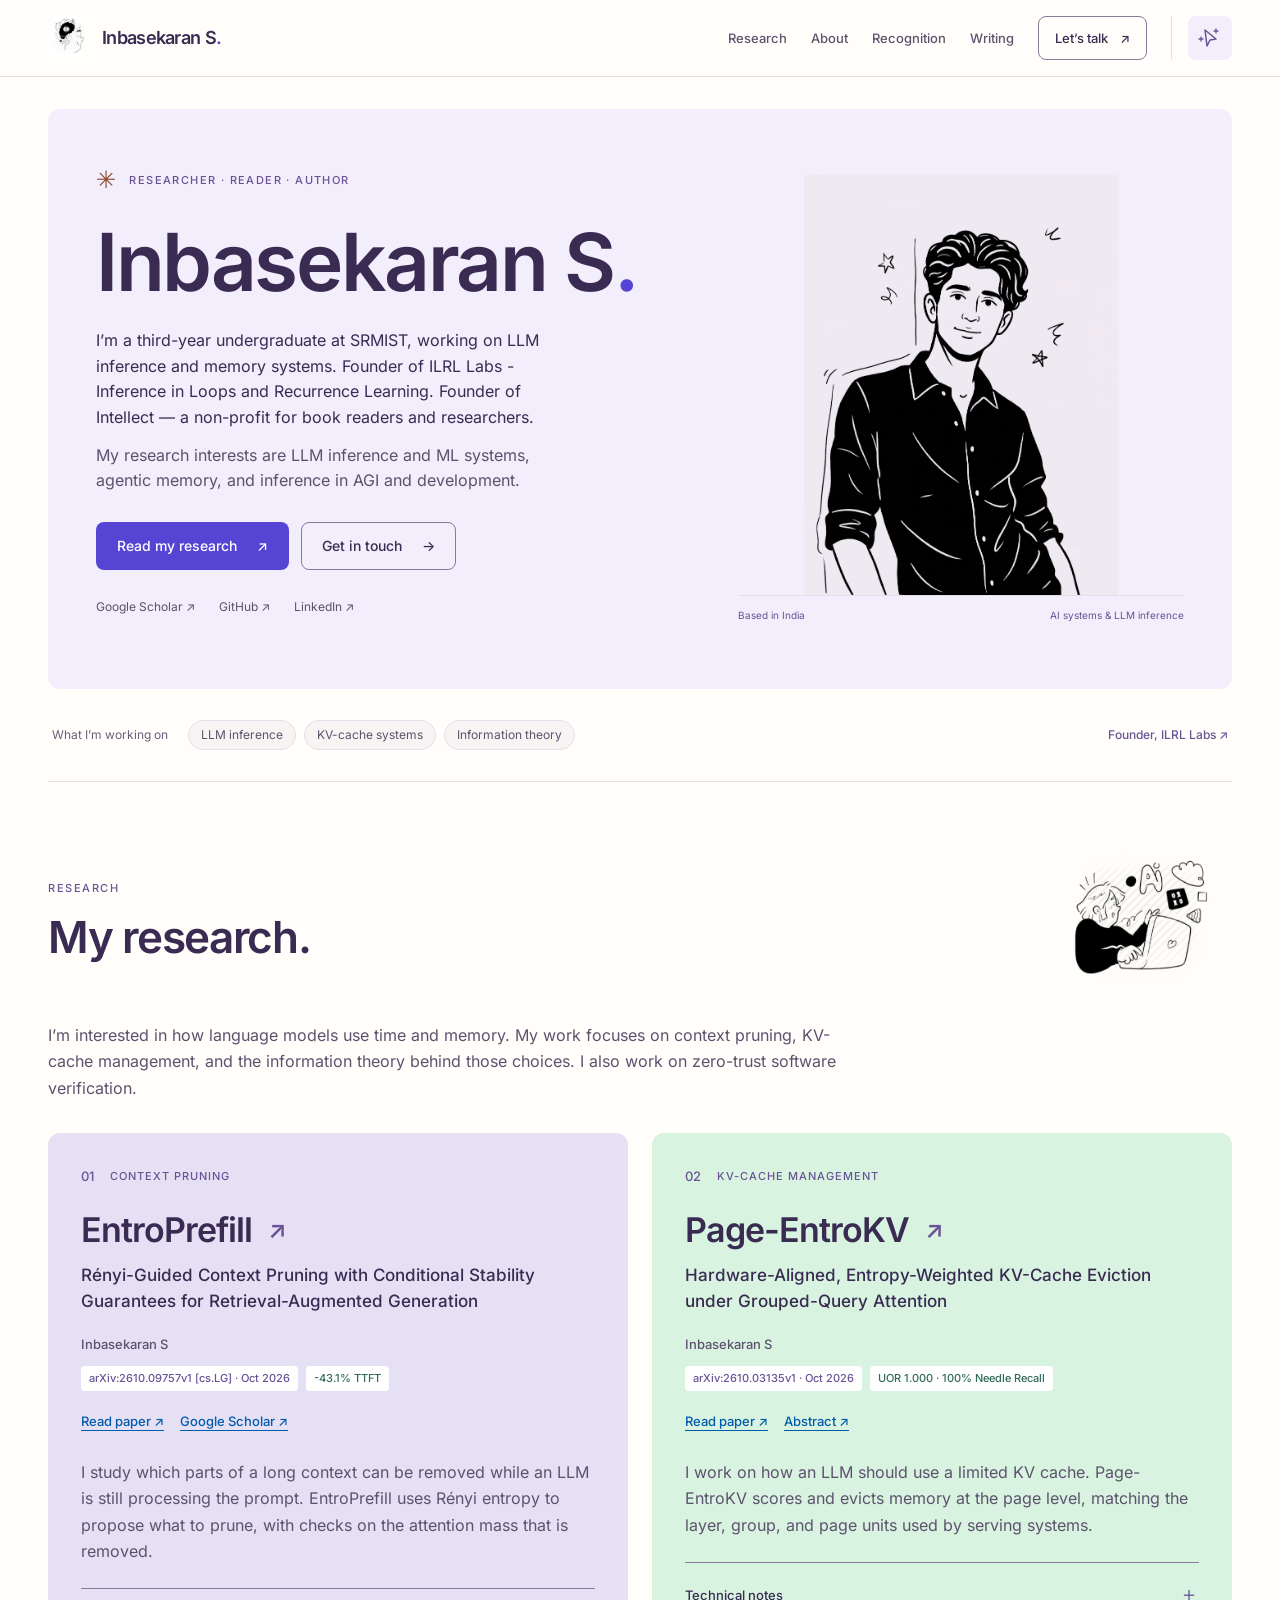
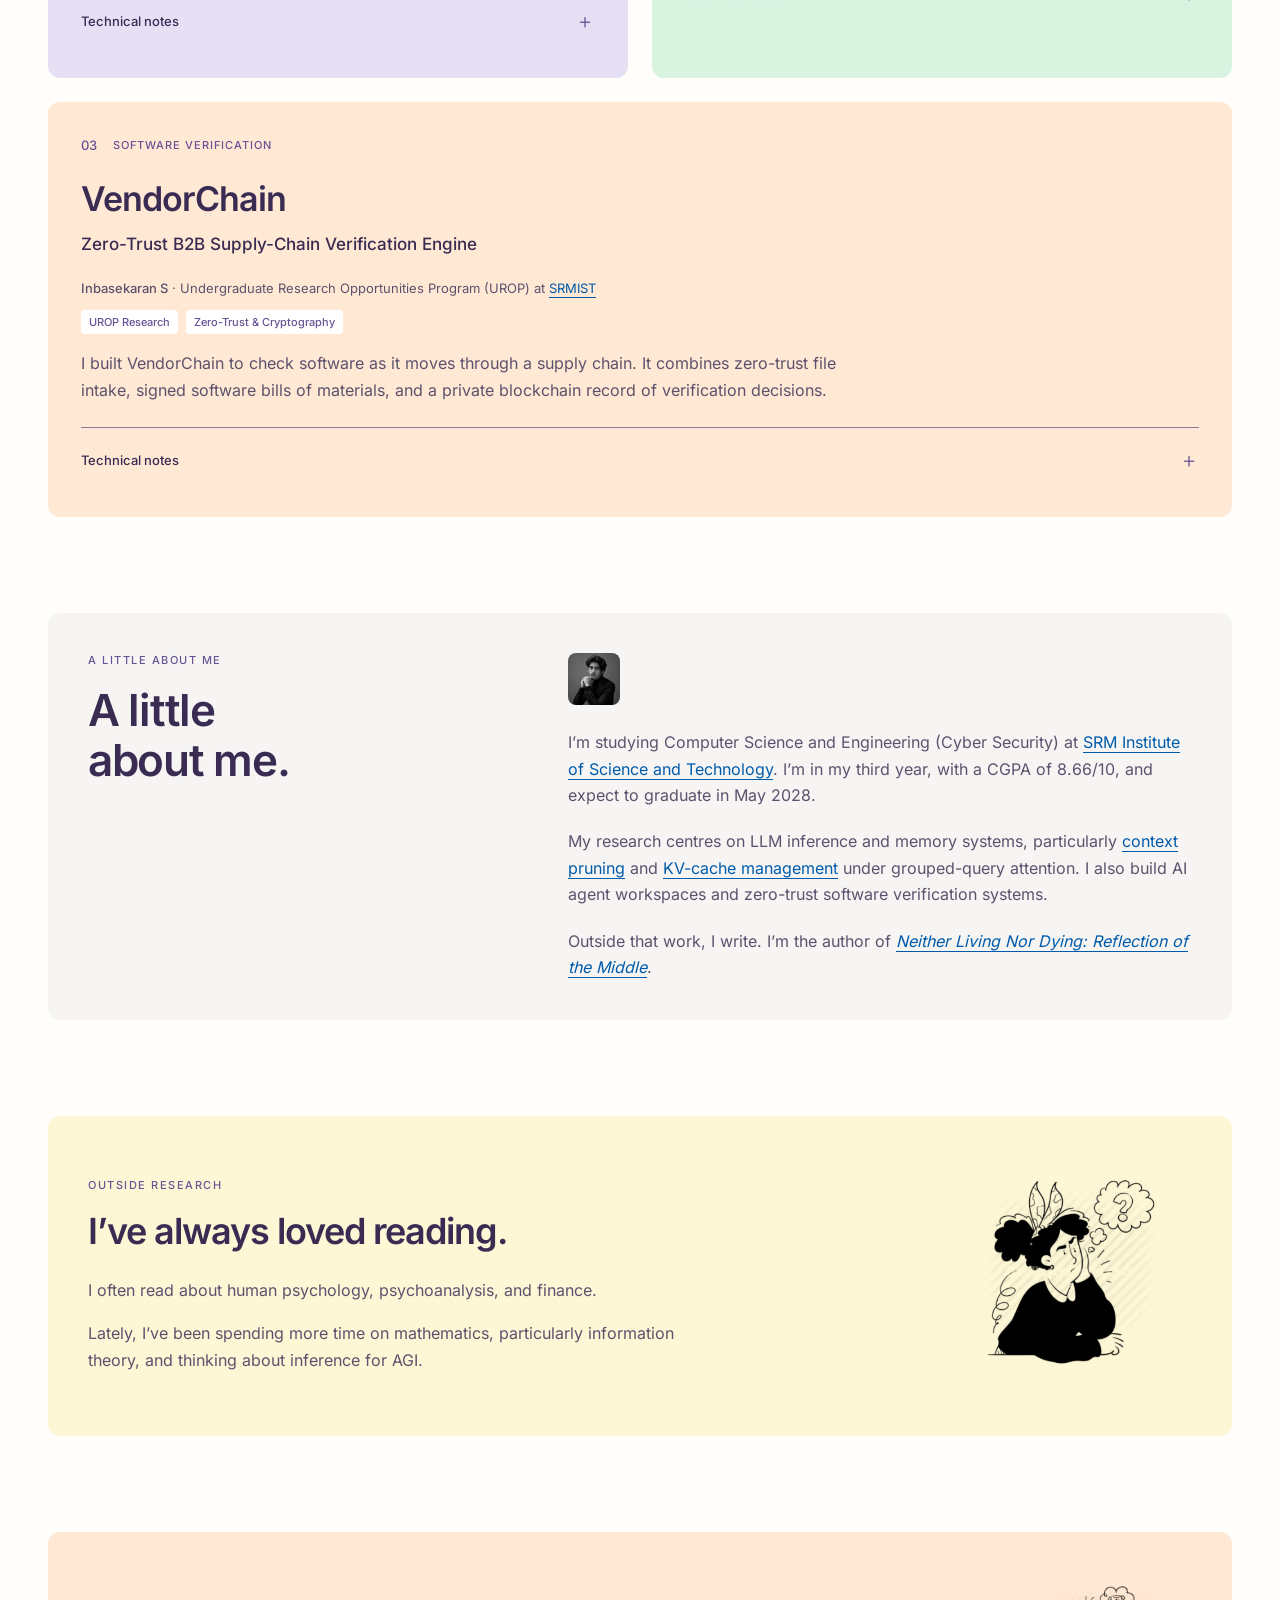
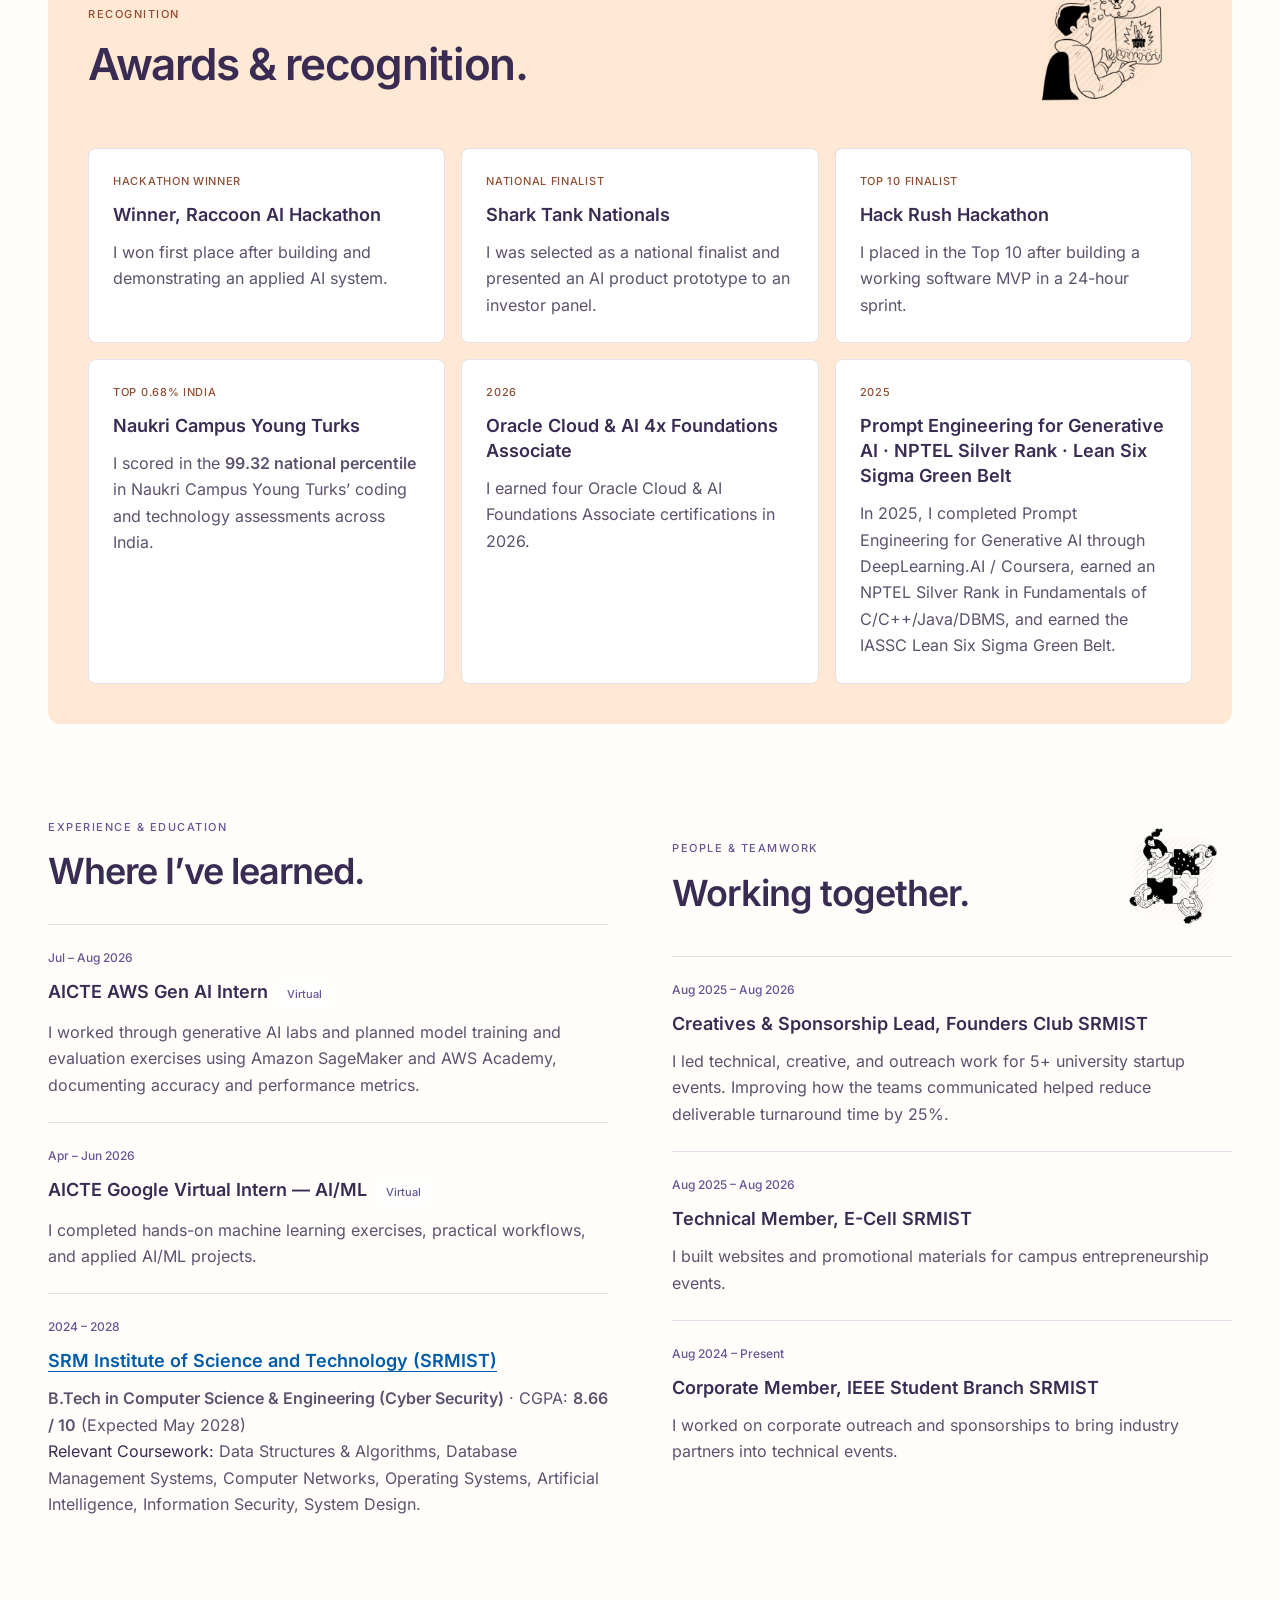
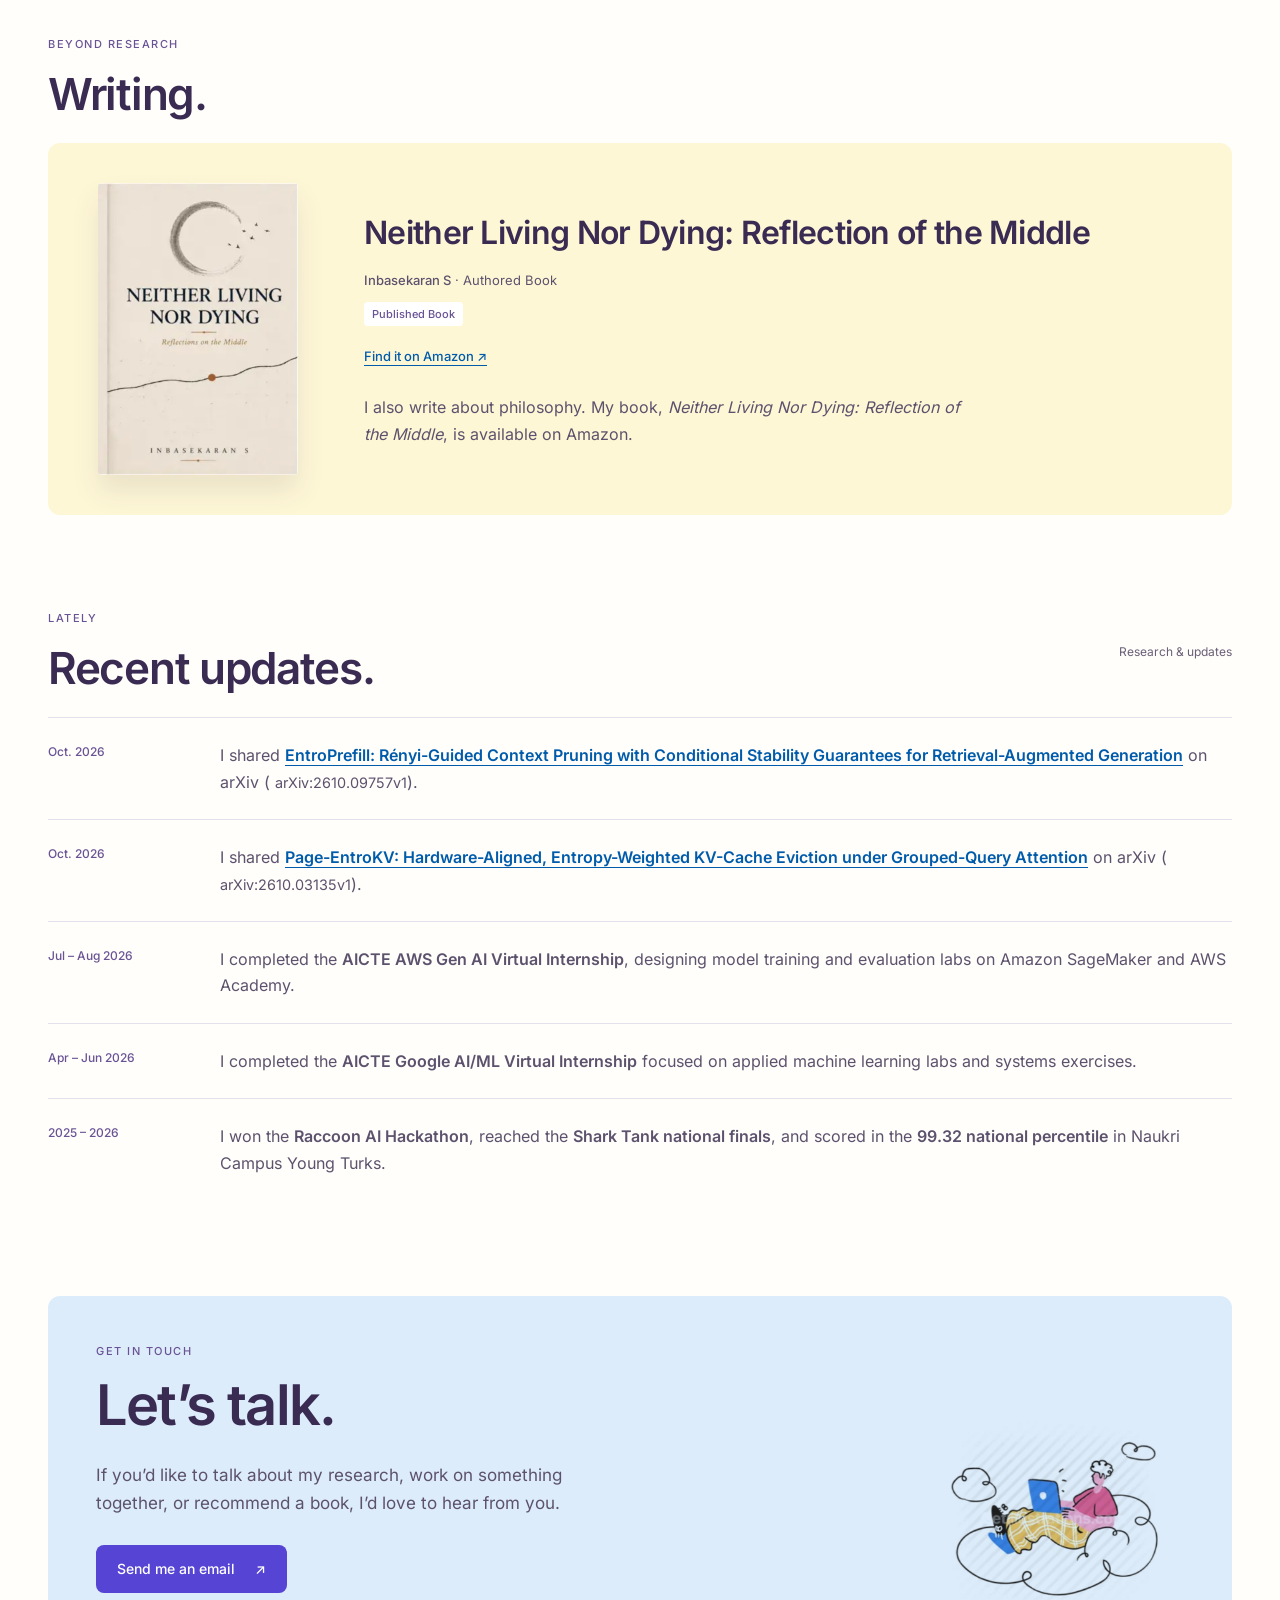
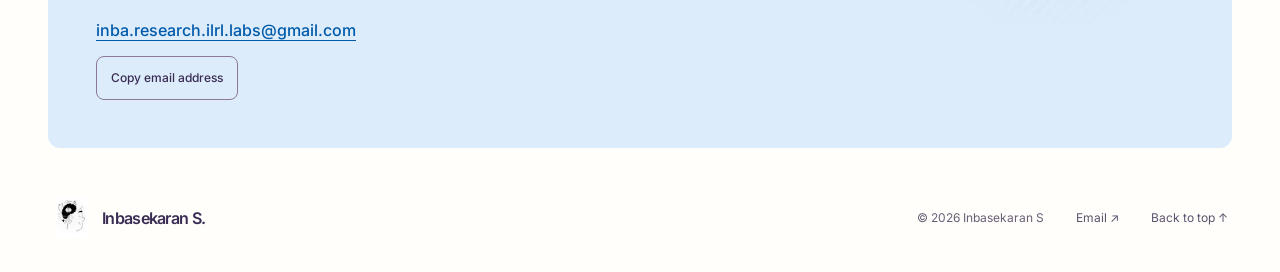
==== commit 6f1f2223: "Add blog link (Neuroplastic) and Intellect non-profit org" ====
--- a/index.html
+++ b/index.html
@@ -1,10 +1,10 @@
-﻿<!DOCTYPE html>
+<!DOCTYPE html>
 <html data-theme="light" lang="en">
 <head>
 <meta charset="utf-8"/>
 <meta content="width=device-width, initial-scale=1.0" name="viewport"/>
-<title> Inbasekaran S â€” AI Systems &amp; LLM Inference Researcher | inbasekaran.com </title>
-<meta content="Personal academic and research portfolio of Inbasekaran S â€” Computer Science &amp; Engineering (Cyber Security) researcher at SRMIST focusing on LLM inference efficiency, RÃ©nyi-guided context pruning (EntroPrefill), hardware-aligned KV-cache management (Page-EntroKV), and zero-trust systems." name="description"/>
+<title> Inbasekaran S — AI Systems &amp; LLM Inference Researcher | inbasekaran.com </title>
+<meta content="Personal academic and research portfolio of Inbasekaran S — Computer Science &amp; Engineering (Cyber Security) researcher at SRMIST focusing on LLM inference efficiency, Rényi-guided context pruning (EntroPrefill), hardware-aligned KV-cache management (Page-EntroKV), and zero-trust systems." name="description"/>
 <link href="https://inbasekaran.com/" rel="canonical"/>
 <link as="font" crossorigin="" href="assets/fonts/inter-600.woff2" rel="preload" type="font/woff2"/>
 <link as="font" crossorigin="" href="assets/fonts/inter-400.woff2" rel="preload" type="font/woff2"/>
@@ -16,9 +16,9 @@
 <a class="skip-link" href="#top">Skip to content</a>
 <header class="site-header">
 <div class="nav-container">
-<a class="brand" href="#top"><img alt="" decoding="async" height="44" src="assets/brand/inbasekaran-mark.png" width="44"/> <span>Inbasekaran S<span class="brand-dot">.</span></span></a> <button aria-controls="primary-nav" aria-expanded="false" class="menu-toggle" type="button"> Menu <span aria-hidden="true"> â˜° </span> </button>
+<a class="brand" href="#top"><img alt="" decoding="async" height="44" src="assets/brand/inbasekaran-mark.png" width="44"/> <span>Inbasekaran S<span class="brand-dot">.</span></span></a> <button aria-controls="primary-nav" aria-expanded="false" class="menu-toggle" type="button"> Menu <span aria-hidden="true"> ☰ </span> </button>
 <nav aria-label="Primary navigation" class="nav-links" id="primary-nav">
-<a href="#research">Research</a> <a href="#about">About</a> <a href="#awards">Recognition</a> <a href="#writing">Writing</a> <a class="nav-contact" href="#contact">Letâ€™s talk <span aria-hidden="true"> â†— </span></a>
+<a href="#research">Research</a> <a href="#about">About</a> <a href="#awards">Recognition</a> <a href="#writing">Writing</a> <a class="nav-contact" href="#contact">Let’s talk <span aria-hidden="true"> ↗ </span></a>
 </nav>
 <div class="appearance-controls">
 <button aria-label="Turn off cursor effect" aria-pressed="true" class="cursor-toggle" id="cursor-toggle" title="Turn off cursor effect" type="button"> <svg aria-hidden="true" fill="none" viewbox="0 0 24 24"> <path d="m7 4 11 9-6 1-3 6z" stroke="currentColor" stroke-linejoin="round" stroke-width="1.5"> </path> <path d="M18 3v4m-2-2h4M3 11v4m-2-2h4" stroke="currentColor" stroke-linecap="round" stroke-width="1.3"> </path> </svg> <span class="sr-only"> Cursor effect </span> </button>
@@ -29,22 +29,22 @@
 <section aria-labelledby="hero-heading" class="hero">
 <div class="hero-copy">
 <p class="hero-kicker">
-<span aria-hidden="true" class="tiny-star"> âœ³ </span> RESEARCHER Â· READER Â· AUTHOR 
+<span aria-hidden="true" class="tiny-star"> ✳ </span> RESEARCHER · READER · AUTHOR 
 </p>
 <h1 id="hero-heading">
 Inbasekaran S<span>.</span>
 </h1>
 <p class="hero-intro">
- Iâ€™m a third-year undergraduate at SRMIST, working on LLM inference and memory systems. Founder of ILRL Labs - Inference in Loops and Recurrence Learning. Founder of Intellect â€” a non-profit for book readers and researchers.
+ I’m a third-year undergraduate at SRMIST, working on LLM inference and memory systems. Founder of ILRL Labs - Inference in Loops and Recurrence Learning. Founder of Intellect — a non-profit for book readers and researchers.
 </p>
 <p class="hero-detail">
  My research interests are LLM inference and ML systems, agentic memory, and inference in AGI and development.
 </p>
 <div class="hero-actions">
-<a class="button" href="#research">Read my research <span aria-hidden="true"> â†— </span></a> <a class="button button-secondary" href="#contact">Get in touch <span aria-hidden="true"> â†’ </span></a>
+<a class="button" href="#research">Read my research <span aria-hidden="true"> ↗ </span></a> <a class="button button-secondary" href="#contact">Get in touch <span aria-hidden="true"> → </span></a>
 </div>
 <div aria-label="Social profiles" class="social-row">
-<a href="https://scholar.google.com/citations?user=kNn4OZIAAAAJ&hl=en" rel="noopener" target="_blank">Google Scholar &#x2197;</a> <a href="https://github.com/bruce12-glitch" rel="noopener" target="_blank">GitHub &#x2197;</a> <a href="https://www.linkedin.com/in/inbasekaran-s-106a90383/" rel="noopener" target="_blank">LinkedIn &#x2197;</a> <a href="https://bruce12-glitch.github.io/Neuroplastic/" rel="noopener" target="_blank">Blog &#x2197;</a>
+<a href="https://scholar.google.com/citations?user=kNn4OZIAAAAJ&amp;hl=en" rel="noopener" target="_blank">Google Scholar ↗</a> <a href="https://github.com/bruce12-glitch" rel="noopener" target="_blank">GitHub ↗</a> <a href="https://www.linkedin.com/in/inbasekaran-s-106a90383/" rel="noopener" target="_blank">LinkedIn ↗</a>
 </div>
 </div>
 <div class="hero-visual">
@@ -57,7 +57,7 @@
 </div>
 </section>
 <div class="focus-strip">
-<span> What Iâ€™m working on </span>
+<span> What I’m working on </span>
 <ul>
 <li>
  LLM inference 
@@ -69,7 +69,7 @@
  Information theory 
 </li>
 </ul>
-<a href="https://bruce12-glitch.github.io/ILRL-Labs/" rel="noopener" target="_blank">Founder, ILRL Labs â†—</a>
+<a href="https://bruce12-glitch.github.io/ILRL-Labs/" rel="noopener" target="_blank">Founder, ILRL Labs ↗</a>
 </div>
 <section class="research-section" id="research">
 <div class="section-heading">
@@ -86,7 +86,7 @@
 </figure>
 </div>
 <p class="section-subtitle">
- Iâ€™m interested in how language models use time and memory. My work focuses on context pruning, KV-cache management, and the information theory behind those choices. I also work on zero-trust software verification. 
+ I’m interested in how language models use time and memory. My work focuses on context pruning, KV-cache management, and the information theory behind those choices. I also work on zero-trust software verification. 
 </p>
 <div class="entry-list">
 <article class="entry-card project-1">
@@ -95,30 +95,30 @@
 <span> 01 </span> CONTEXT PRUNING 
 </p>
 <h3 class="entry-title">
-<a aria-label="Read EntroPrefill: RÃ©nyi-Guided Context Pruning with Conditional Stability Guarantees for Retrieval-Augmented Generation" href="https://arxiv.org/html/2610.09757v1" rel="noopener" target="_blank">EntroPrefill <span aria-hidden="true"> â†— </span></a>
+<a aria-label="Read EntroPrefill: Rényi-Guided Context Pruning with Conditional Stability Guarantees for Retrieval-Augmented Generation" href="https://arxiv.org/html/2610.09757v1" rel="noopener" target="_blank">EntroPrefill <span aria-hidden="true"> ↗ </span></a>
 </h3>
 <p class="paper-subtitle">
- RÃ©nyi-Guided Context Pruning with Conditional Stability Guarantees for Retrieval-Augmented Generation 
+ Rényi-Guided Context Pruning with Conditional Stability Guarantees for Retrieval-Augmented Generation 
 </p>
 <div class="entry-authors">
 <strong>Inbasekaran S</strong>
 </div>
 <div class="entry-meta">
-<span class="badge"> arXiv:2610.09757v1 [cs.LG] Â· Oct 2026 </span> <span class="badge badge-highlight"> -43.1% TTFT </span> <span class="paper-links"> <a href="https://arxiv.org/html/2610.09757v1" rel="noopener" target="_blank">Read paper â†—</a> <a href="https://scholar.google.com/citations?user=kNn4OZIAAAAJ&amp;hl=en&amp;authuser=5" rel="noopener" target="_blank">Google Scholar â†—</a> </span>
+<span class="badge"> arXiv:2610.09757v1 [cs.LG] · Oct 2026 </span> <span class="badge badge-highlight"> -43.1% TTFT </span> <span class="paper-links"> <a href="https://arxiv.org/html/2610.09757v1" rel="noopener" target="_blank">Read paper ↗</a> <a href="https://scholar.google.com/citations?user=kNn4OZIAAAAJ&amp;hl=en&amp;authuser=5" rel="noopener" target="_blank">Google Scholar ↗</a> </span>
 </div>
 <p class="entry-desc">
- I study which parts of a long context can be removed while an LLM is still processing the prompt. EntroPrefill uses RÃ©nyi entropy to propose what to prune, with checks on the attention mass that is removed. 
+ I study which parts of a long context can be removed while an LLM is still processing the prompt. EntroPrefill uses Rényi entropy to propose what to prune, with checks on the attention mass that is removed. 
 </p>
 <details class="method-details">
 <summary>
- Technical notes <span aria-hidden="true"> ï¼‹ </span>
+ Technical notes <span aria-hidden="true"> ＋ </span>
 </summary>
 <ul class="entry-bullets">
 <li>
  I implemented a training-free context-pruning method that reduced time to first token (TTFT) by 43.1% in the reported experiments. 
 </li>
 <li>
- The scoring uses Order-2 RÃ©nyi entropy on GQA-pooled attention, alongside conditional transformer perturbation bounds. 
+ The scoring uses Order-2 Rényi entropy on GQA-pooled attention, alongside conditional transformer perturbation bounds. 
 </li>
 </ul>
 </details>
@@ -130,7 +130,7 @@
 <span> 02 </span> KV-CACHE MANAGEMENT 
 </p>
 <h3 class="entry-title">
-<a aria-label="Read Page-EntroKV: Hardware-Aligned, Entropy-Weighted KV-Cache Eviction under Grouped-Query Attention" href="https://arxiv.org/html/2610.03135v1" rel="noopener" target="_blank">Page-EntroKV <span aria-hidden="true"> â†— </span></a>
+<a aria-label="Read Page-EntroKV: Hardware-Aligned, Entropy-Weighted KV-Cache Eviction under Grouped-Query Attention" href="https://arxiv.org/html/2610.03135v1" rel="noopener" target="_blank">Page-EntroKV <span aria-hidden="true"> ↗ </span></a>
 </h3>
 <p class="paper-subtitle">
  Hardware-Aligned, Entropy-Weighted KV-Cache Eviction under Grouped-Query Attention 
@@ -139,24 +139,24 @@
 <strong>Inbasekaran S</strong>
 </div>
 <div class="entry-meta">
-<span class="badge"> arXiv:2610.03135v1 Â· Oct 2026 </span> <span class="badge badge-highlight"> UOR 1.000 Â· 100% Needle Recall </span> <span class="paper-links"> <a href="https://arxiv.org/html/2610.03135v1" rel="noopener" target="_blank">Read paper â†—</a> <a href="https://arxiv.org/abs/2610.03135" rel="noopener" target="_blank">Abstract â†—</a> </span>
+<span class="badge"> arXiv:2610.03135v1 · Oct 2026 </span> <span class="badge badge-highlight"> UOR 1.000 · 100% Needle Recall </span> <span class="paper-links"> <a href="https://arxiv.org/html/2610.03135v1" rel="noopener" target="_blank">Read paper ↗</a> <a href="https://arxiv.org/abs/2610.03135" rel="noopener" target="_blank">Abstract ↗</a> </span>
 </div>
 <p class="entry-desc">
  I work on how an LLM should use a limited KV cache. Page-EntroKV scores and evicts memory at the page level, matching the layer, group, and page units used by serving systems. 
 </p>
 <details class="method-details">
 <summary>
- Technical notes <span aria-hidden="true"> ï¼‹ </span>
+ Technical notes <span aria-hidden="true"> ＋ </span>
 </summary>
 <ul class="entry-bullets">
 <li>
- The framework keeps the Union Overhead Ratio (UOR) at 1.000. Head-independent replay used up to 4.75Ã—â€“5.1Ã— as much cache on Qwen2.5-1.5B-Instruct. 
-</li>
-<li>
- It removes a 13Ã— attention-sink masquerade and reaches 100% needle recall at a 20% KV budget in the reported test; arithmetic-mean pooling reaches 0%. 
-</li>
-<li>
- Page allocation uses RÃ©nyi-2 collision entropy and Hamiltonâ€“Hare largest-remainder rounding. 
+ The framework keeps the Union Overhead Ratio (UOR) at 1.000. Head-independent replay used up to 4.75×–5.1× as much cache on Qwen2.5-1.5B-Instruct. 
+</li>
+<li>
+ It removes a 13× attention-sink masquerade and reaches 100% needle recall at a 20% KV budget in the reported test; arithmetic-mean pooling reaches 0%. 
+</li>
+<li>
+ Page allocation uses Rényi-2 collision entropy and Hamilton–Hare largest-remainder rounding. 
 </li>
 </ul>
 </details>
@@ -174,7 +174,7 @@
  Zero-Trust B2B Supply-Chain Verification Engine 
 </p>
 <div class="entry-authors">
-<strong>Inbasekaran S</strong> Â· Undergraduate Research Opportunities Program (UROP) at <a href="https://www.srmist.edu.in/" rel="noopener" target="_blank">SRMIST</a>
+<strong>Inbasekaran S</strong> · Undergraduate Research Opportunities Program (UROP) at <a href="https://www.srmist.edu.in/" rel="noopener" target="_blank">SRMIST</a>
 </div>
 <div class="entry-meta">
 <span class="badge"> UROP Research </span> <span class="badge"> Zero-Trust &amp; Cryptography </span>
@@ -184,14 +184,14 @@
 </p>
 <details class="method-details">
 <summary>
- Technical notes <span aria-hidden="true"> ï¼‹ </span>
+ Technical notes <span aria-hidden="true"> ＋ </span>
 </summary>
 <ul class="entry-bullets">
 <li>
  I built a NIST SP 800-207-aligned intake pipeline with binary magic-byte validation, AES-256-GCM envelope encryption, and in-memory zeroing. 
 </li>
 <li>
- I used Syft to extract CycloneDX software bills of materials and Cosign to sign them, so an artifactâ€™s origin and integrity can be checked. 
+ I used Syft to extract CycloneDX software bills of materials and Cosign to sign them, so an artifact’s origin and integrity can be checked. 
 </li>
 <li>
  I deployed a private Hyperledger Fabric network with Go chaincode to record SHA-256 artifact hashes, policy decisions, and timestamps. 
@@ -216,13 +216,13 @@
 <img alt="Portrait of Inbasekaran S" decoding="async" height="64" loading="lazy" src="assets/inbasekaran-portrait.jpg" width="64"/> 
 </div>
 <p>
- Iâ€™m studying Computer Science and Engineering (Cyber Security) at <a href="https://www.srmist.edu.in/" rel="noopener" target="_blank">SRM Institute of Science and Technology</a>. Iâ€™m in my third year, with a CGPA of 8.66/10, and expect to graduate in May 2028. 
+ I’m studying Computer Science and Engineering (Cyber Security) at <a href="https://www.srmist.edu.in/" rel="noopener" target="_blank">SRM Institute of Science and Technology</a>. I’m in my third year, with a CGPA of 8.66/10, and expect to graduate in May 2028. 
 </p>
 <p>
  My research centres on LLM inference and memory systems, particularly <a href="https://arxiv.org/html/2610.09757v1" rel="noopener" target="_blank">context pruning</a> and <a href="https://arxiv.org/html/2610.03135v1" rel="noopener" target="_blank">KV-cache management</a> under grouped-query attention. I also build AI agent workspaces and zero-trust software verification systems. 
 </p>
 <p>
- Outside that work, I write. Iâ€™m the author of <a href="https://a.co/d/08D406kn" rel="noopener" target="_blank"><em>Neither Living Nor Dying: Reflection of the Middle</em></a>. 
+ Outside that work, I write. I’m the author of <a href="https://a.co/d/08D406kn" rel="noopener" target="_blank"><em>Neither Living Nor Dying: Reflection of the Middle</em></a>. 
 </p>
 </div>
 </section>
@@ -232,13 +232,13 @@
  Outside research 
 </p>
 <h2 id="personal-heading">
- Iâ€™ve always loved reading. 
+ I’ve always loved reading. 
 </h2>
 <p>
 I often read about human psychology, psychoanalysis, and finance.
 </p>
 <p>
-Lately, Iâ€™ve been spending more time on mathematics, particularly information theory, and thinking about inference for AGI.
+Lately, I’ve been spending more time on mathematics, particularly information theory, and thinking about inference for AGI.
 </p>
 </div>
 <figure aria-hidden="true" class="personal-art">
@@ -308,7 +308,7 @@
  Naukri Campus Young Turks 
 </div>
 <div class="timeline-sub">
- I scored in the <strong>99.32 national percentile</strong> in Naukri Campus Young Turksâ€™ coding and technology assessments across India. 
+ I scored in the <strong>99.32 national percentile</strong> in Naukri Campus Young Turks’ coding and technology assessments across India. 
 </div>
 </div>
 </div>
@@ -331,7 +331,7 @@
 </div>
 <div class="timeline-main">
 <div class="timeline-title">
- Prompt Engineering for Generative AI Â· NPTEL Silver Rank Â· Lean Six Sigma Green Belt 
+ Prompt Engineering for Generative AI · NPTEL Silver Rank · Lean Six Sigma Green Belt 
 </div>
 <div class="timeline-sub">
  In 2025, I completed Prompt Engineering for Generative AI through DeepLearning.AI / Coursera, earned an NPTEL Silver Rank in Fundamentals of C/C++/Java/DBMS, and earned the IASSC Lean Six Sigma Green Belt. 
@@ -346,12 +346,12 @@
  Experience &amp; education 
 </p>
 <h2 class="section-title">
- Where Iâ€™ve learned. 
+ Where I’ve learned. 
 </h2>
 <div class="timeline-list">
 <div class="timeline-row">
 <div class="timeline-period">
- Jul â€“ Aug 2026 
+ Jul – Aug 2026 
 </div>
 <div class="timeline-main">
 <div class="timeline-title">
@@ -364,11 +364,11 @@
 </div>
 <div class="timeline-row">
 <div class="timeline-period">
- Apr â€“ Jun 2026 
-</div>
-<div class="timeline-main">
-<div class="timeline-title">
- AICTE Google Virtual Intern â€” AI/ML <span class="badge" style="margin-left:0.35rem;"> Virtual </span>
+ Apr – Jun 2026 
+</div>
+<div class="timeline-main">
+<div class="timeline-title">
+ AICTE Google Virtual Intern — AI/ML <span class="badge" style="margin-left:0.35rem;"> Virtual </span>
 </div>
 <div class="timeline-sub">
  I completed hands-on machine learning exercises, practical workflows, and applied AI/ML projects. 
@@ -377,14 +377,14 @@
 </div>
 <div class="timeline-row" id="education">
 <div class="timeline-period">
- 2024 â€“ 2028 
+ 2024 – 2028 
 </div>
 <div class="timeline-main">
 <div class="timeline-title">
 <a href="https://www.srmist.edu.in/" rel="noopener" target="_blank">SRM Institute of Science and Technology (SRMIST)</a>
 </div>
 <div class="timeline-sub">
-<strong>B.Tech in Computer Science &amp; Engineering (Cyber Security)</strong> Â· CGPA: <strong>8.66 / 10</strong> (Expected May 2028) <br/> <em>Relevant Coursework:</em> Data Structures &amp; Algorithms, Database Management Systems, Computer Networks, Operating Systems, Artificial Intelligence, Information Security, System Design. 
+<strong>B.Tech in Computer Science &amp; Engineering (Cyber Security)</strong> · CGPA: <strong>8.66 / 10</strong> (Expected May 2028) <br/> <em>Relevant Coursework:</em> Data Structures &amp; Algorithms, Database Management Systems, Computer Networks, Operating Systems, Artificial Intelligence, Information Security, System Design. 
 </div>
 </div>
 </div>
@@ -407,7 +407,7 @@
 <div class="timeline-list">
 <div class="timeline-row">
 <div class="timeline-period">
- Aug 2025 â€“ Aug 2026 
+ Aug 2025 – Aug 2026 
 </div>
 <div class="timeline-main">
 <div class="timeline-title">
@@ -420,7 +420,7 @@
 </div>
 <div class="timeline-row">
 <div class="timeline-period">
- Aug 2025 â€“ Aug 2026 
+ Aug 2025 – Aug 2026 
 </div>
 <div class="timeline-main">
 <div class="timeline-title">
@@ -433,7 +433,7 @@
 </div>
 <div class="timeline-row">
 <div class="timeline-period">
- Aug 2024 â€“ Present 
+ Aug 2024 – Present 
 </div>
 <div class="timeline-main">
 <div class="timeline-title">
@@ -468,10 +468,10 @@
 <a href="https://a.co/d/08D406kn" rel="noopener" target="_blank">Neither Living Nor Dying: Reflection of the Middle</a>
 </h3>
 <div class="entry-authors">
-<strong>Inbasekaran S</strong> Â· Authored Book 
+<strong>Inbasekaran S</strong> · Authored Book 
 </div>
 <div class="entry-meta">
-<span class="badge"> Published Book </span> <span class="paper-links"> <a href="https://a.co/d/08D406kn" rel="noopener" target="_blank">Find it on Amazon â†—</a> </span>
+<span class="badge"> Published Book </span> <span class="paper-links"> <a href="https://a.co/d/08D406kn" rel="noopener" target="_blank">Find it on Amazon ↗</a> </span>
 </div>
 <p class="entry-desc">
 I also write about philosophy. My book, <em>Neither Living Nor Dying: Reflection of the Middle</em>, is available on Amazon.
@@ -494,19 +494,19 @@
 </div>
 <ul class="updates-list">
 <li class="update-item">
-<span class="update-date"> Oct. 2026 </span> <span> I shared <a href="https://arxiv.org/html/2610.09757v1" rel="noopener" target="_blank"><strong>EntroPrefill: RÃ©nyi-Guided Context Pruning with Conditional Stability Guarantees for Retrieval-Augmented Generation</strong></a> on arXiv ( <code>arXiv:2610.09757v1</code>). </span>
+<span class="update-date"> Oct. 2026 </span> <span> I shared <a href="https://arxiv.org/html/2610.09757v1" rel="noopener" target="_blank"><strong>EntroPrefill: Rényi-Guided Context Pruning with Conditional Stability Guarantees for Retrieval-Augmented Generation</strong></a> on arXiv ( <code>arXiv:2610.09757v1</code>). </span>
 </li>
 <li class="update-item">
 <span class="update-date"> Oct. 2026 </span> <span> I shared <a href="https://arxiv.org/html/2610.03135v1" rel="noopener" target="_blank"><strong>Page-EntroKV: Hardware-Aligned, Entropy-Weighted KV-Cache Eviction under Grouped-Query Attention</strong></a> on arXiv ( <code>arXiv:2610.03135v1</code>). </span>
 </li>
 <li class="update-item">
-<span class="update-date"> Jul â€“ Aug 2026 </span> <span> I completed the <strong>AICTE AWS Gen AI Virtual Internship</strong>, designing model training and evaluation labs on Amazon SageMaker and AWS Academy. </span>
+<span class="update-date"> Jul – Aug 2026 </span> <span> I completed the <strong>AICTE AWS Gen AI Virtual Internship</strong>, designing model training and evaluation labs on Amazon SageMaker and AWS Academy. </span>
 </li>
 <li class="update-item">
-<span class="update-date"> Apr â€“ Jun 2026 </span> <span> I completed the <strong>AICTE Google AI/ML Virtual Internship</strong> focused on applied machine learning labs and systems exercises. </span>
+<span class="update-date"> Apr – Jun 2026 </span> <span> I completed the <strong>AICTE Google AI/ML Virtual Internship</strong> focused on applied machine learning labs and systems exercises. </span>
 </li>
 <li class="update-item">
-<span class="update-date"> 2025 â€“ 2026 </span> <span>I won the <strong>Raccoon AI Hackathon</strong>, reached the <strong>Shark Tank national finals</strong>, and scored in the <strong>99.32 national percentile</strong> in Naukri Campus Young Turks.</span>
+<span class="update-date"> 2025 – 2026 </span> <span>I won the <strong>Raccoon AI Hackathon</strong>, reached the <strong>Shark Tank national finals</strong>, and scored in the <strong>99.32 national percentile</strong> in Naukri Campus Young Turks.</span>
 </li>
 </ul>
 </section>
@@ -516,12 +516,12 @@
  Get in touch 
 </p>
 <h2 id="contact-heading">
- Letâ€™s talk. 
-</h2>
-<p>
- If youâ€™d like to talk about my research, work on something together, or recommend a book, Iâ€™d love to hear from you. 
-</p>
-<a class="button" href="mailto:inba.research.ilrl.labs@gmail.com">Send me an email <span aria-hidden="true"> â†— </span></a> <a class="contact-email" href="mailto:inba.research.ilrl.labs@gmail.com">inba.research.ilrl.labs@gmail.com</a> <button aria-live="polite" class="copy-email-btn" data-email="inba.research.ilrl.labs@gmail.com" type="button"> Copy email address </button>
+ Let’s talk. 
+</h2>
+<p>
+ If you’d like to talk about my research, work on something together, or recommend a book, I’d love to hear from you. 
+</p>
+<a class="button" href="mailto:inba.research.ilrl.labs@gmail.com">Send me an email <span aria-hidden="true"> ↗ </span></a> <a class="contact-email" href="mailto:inba.research.ilrl.labs@gmail.com">inba.research.ilrl.labs@gmail.com</a> <button aria-live="polite" class="copy-email-btn" data-email="inba.research.ilrl.labs@gmail.com" type="button"> Copy email address </button>
 </div>
 <figure aria-hidden="true" class="contact-art">
 <img alt="" decoding="async" height="180" loading="lazy" src="assets/studio/contact.png" width="200"/>
@@ -530,9 +530,9 @@
 <footer>
 <a class="brand" href="#top"><img alt="" decoding="async" height="44" src="assets/brand/inbasekaran-mark.png" width="44"/> <span> Inbasekaran S. </span></a>
 <p>
- Â© 2026 Inbasekaran S 
-</p>
-<a href="mailto:inba.research.ilrl.labs@gmail.com">Email â†—</a> <a href="#top">Back to top â†‘</a>
+ © 2026 Inbasekaran S 
+</p>
+<a href="mailto:inba.research.ilrl.labs@gmail.com">Email ↗</a> <a href="#top">Back to top ↑</a>
 </footer>
 </main>
 <div aria-hidden="true" class="cursor-halo">
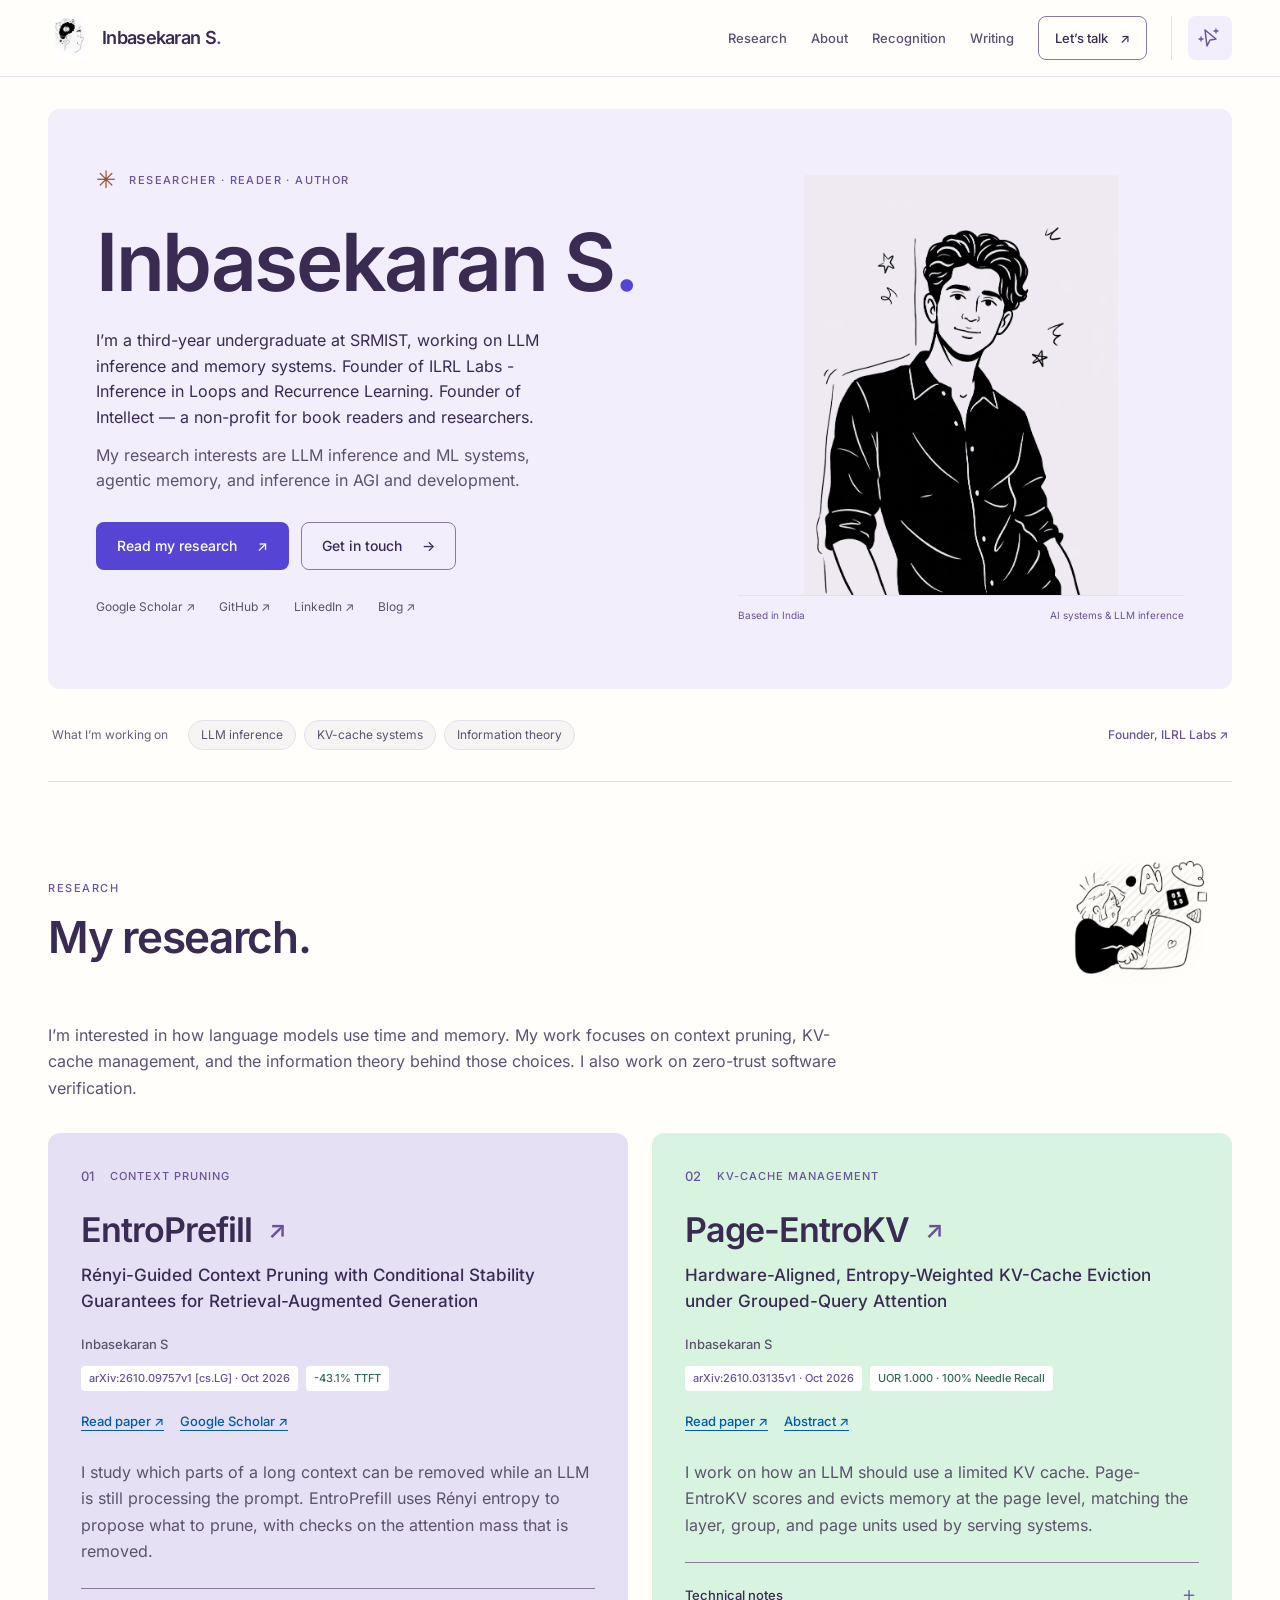
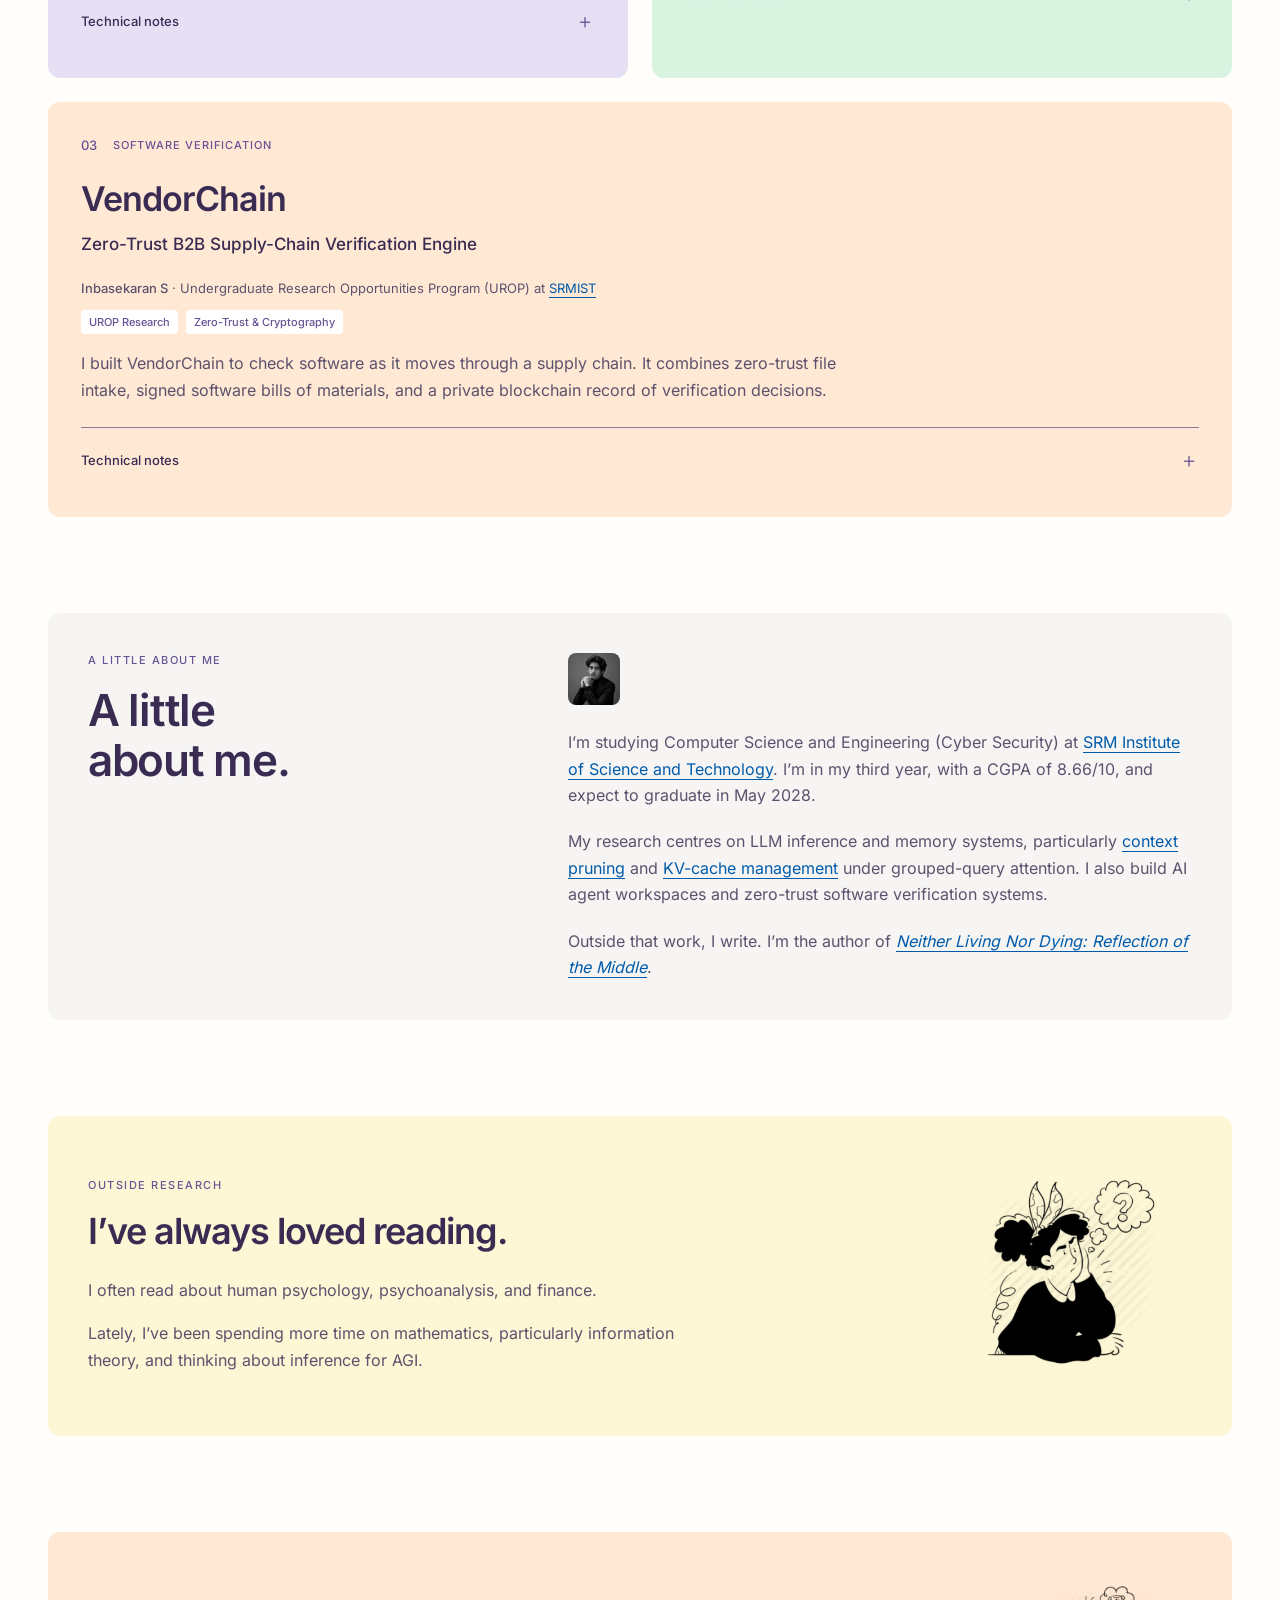
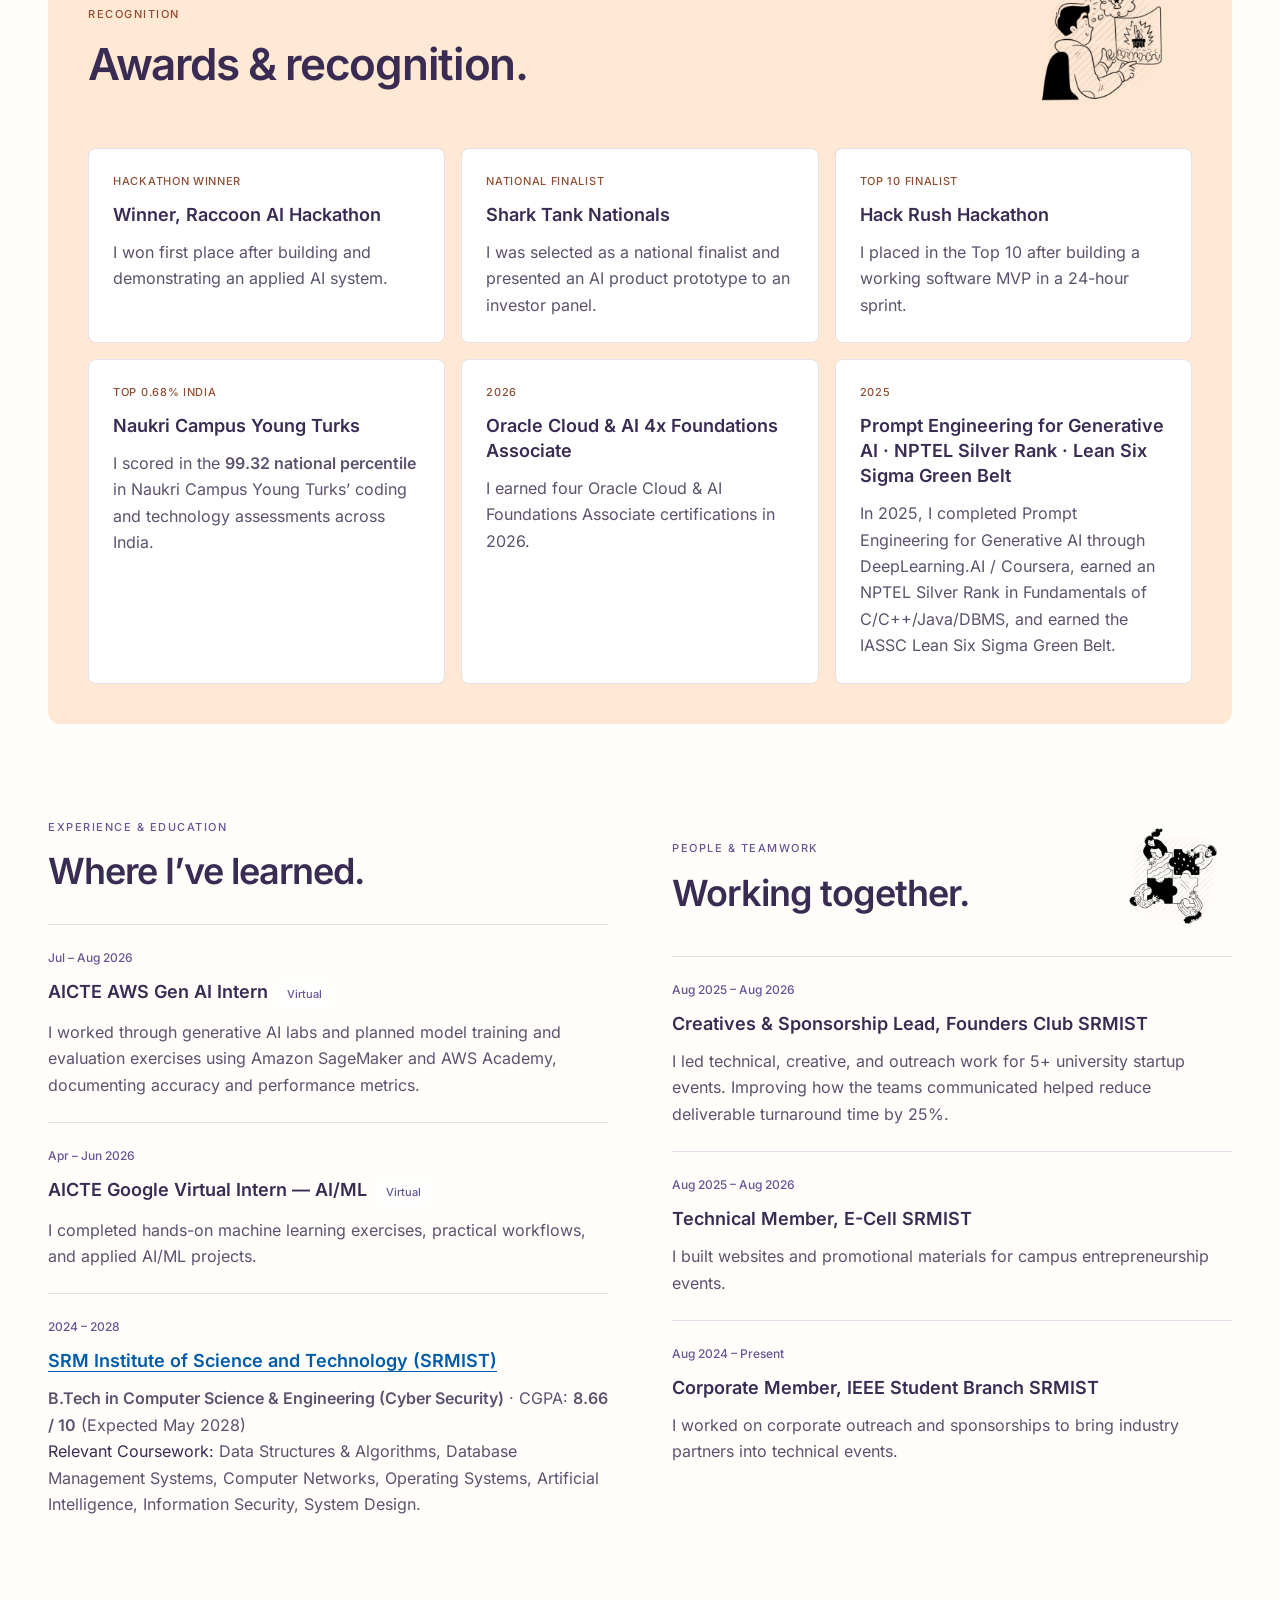
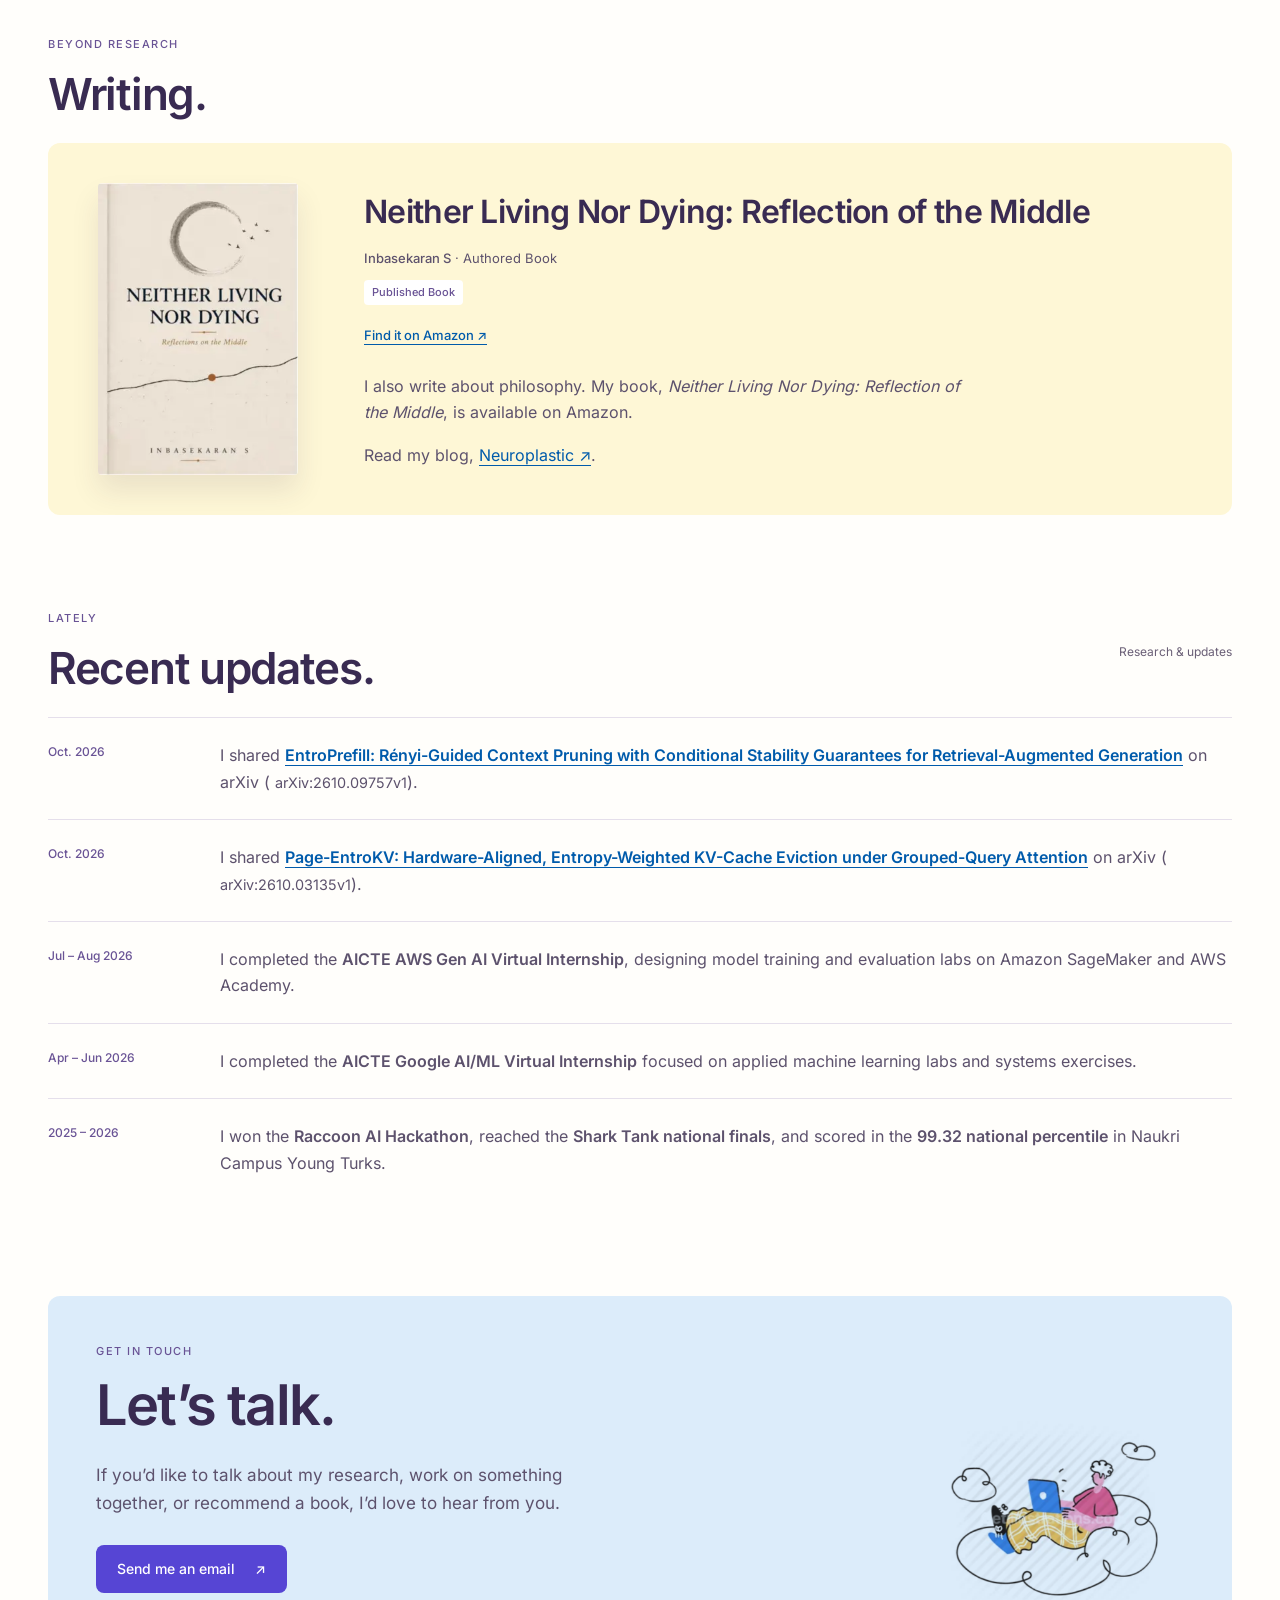
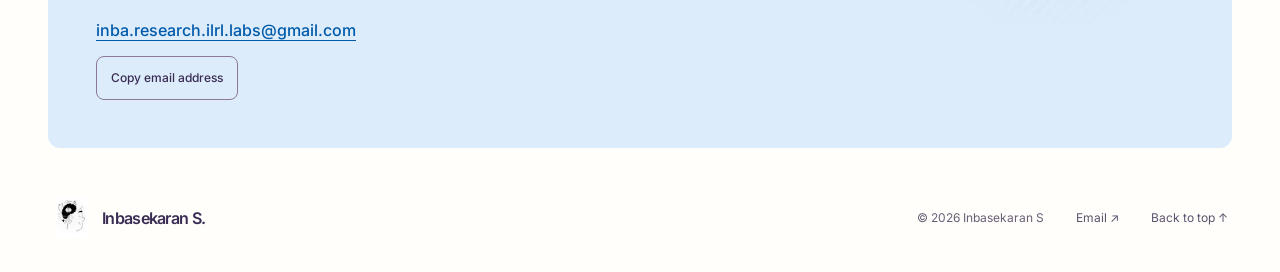
==== commit 1ec32172: "Link Neuroplastic blog from introduction and writing section" ====
--- a/index.html
+++ b/index.html
@@ -8,7 +8,7 @@
 <link href="https://inbasekaran.com/" rel="canonical"/>
 <link as="font" crossorigin="" href="assets/fonts/inter-600.woff2" rel="preload" type="font/woff2"/>
 <link as="font" crossorigin="" href="assets/fonts/inter-400.woff2" rel="preload" type="font/woff2"/>
-<link href="assets/studio.css?v=20261026-interests1" rel="stylesheet"/>
+<link href="assets/studio.css?v=20261029-restored1" rel="stylesheet"/>
 <link href="assets/brand/favicon-32.png" rel="icon" sizes="32x32" type="image/png"/>
 <link href="assets/brand/favicon-64.png" rel="icon" sizes="64x64" type="image/png"/>
 </head>
@@ -44,7 +44,7 @@
 <a class="button" href="#research">Read my research <span aria-hidden="true"> ↗ </span></a> <a class="button button-secondary" href="#contact">Get in touch <span aria-hidden="true"> → </span></a>
 </div>
 <div aria-label="Social profiles" class="social-row">
-<a href="https://scholar.google.com/citations?user=kNn4OZIAAAAJ&amp;hl=en" rel="noopener" target="_blank">Google Scholar ↗</a> <a href="https://github.com/bruce12-glitch" rel="noopener" target="_blank">GitHub ↗</a> <a href="https://www.linkedin.com/in/inbasekaran-s-106a90383/" rel="noopener" target="_blank">LinkedIn ↗</a>
+<a href="https://scholar.google.com/citations?user=kNn4OZIAAAAJ&amp;hl=en" rel="noopener" target="_blank">Google Scholar ↗</a> <a href="https://github.com/bruce12-glitch" rel="noopener" target="_blank">GitHub ↗</a> <a href="https://www.linkedin.com/in/inbasekaran-s-106a90383/" rel="noopener" target="_blank">LinkedIn ↗</a> <a href="https://bruce12-glitch.github.io/Neuroplastic/" rel="noopener" target="_blank">Blog ↗</a>
 </div>
 </div>
 <div class="hero-visual">
@@ -476,6 +476,9 @@
 <p class="entry-desc">
 I also write about philosophy. My book, <em>Neither Living Nor Dying: Reflection of the Middle</em>, is available on Amazon.
 </p>
+<p class="entry-desc">
+Read my blog, <a href="https://bruce12-glitch.github.io/Neuroplastic/" rel="noopener" target="_blank">Neuroplastic ↗</a>.
+</p>
 </div>
 </article>
 </div>
@@ -537,7 +540,7 @@
 </main>
 <div aria-hidden="true" class="cursor-halo">
 </div>
-<script defer="" src="assets/studio.js?v=20261024-editorial2">
+<script defer="" src="assets/studio.js?v=20261029-restored1">
 </script>
 </body>
 </html>
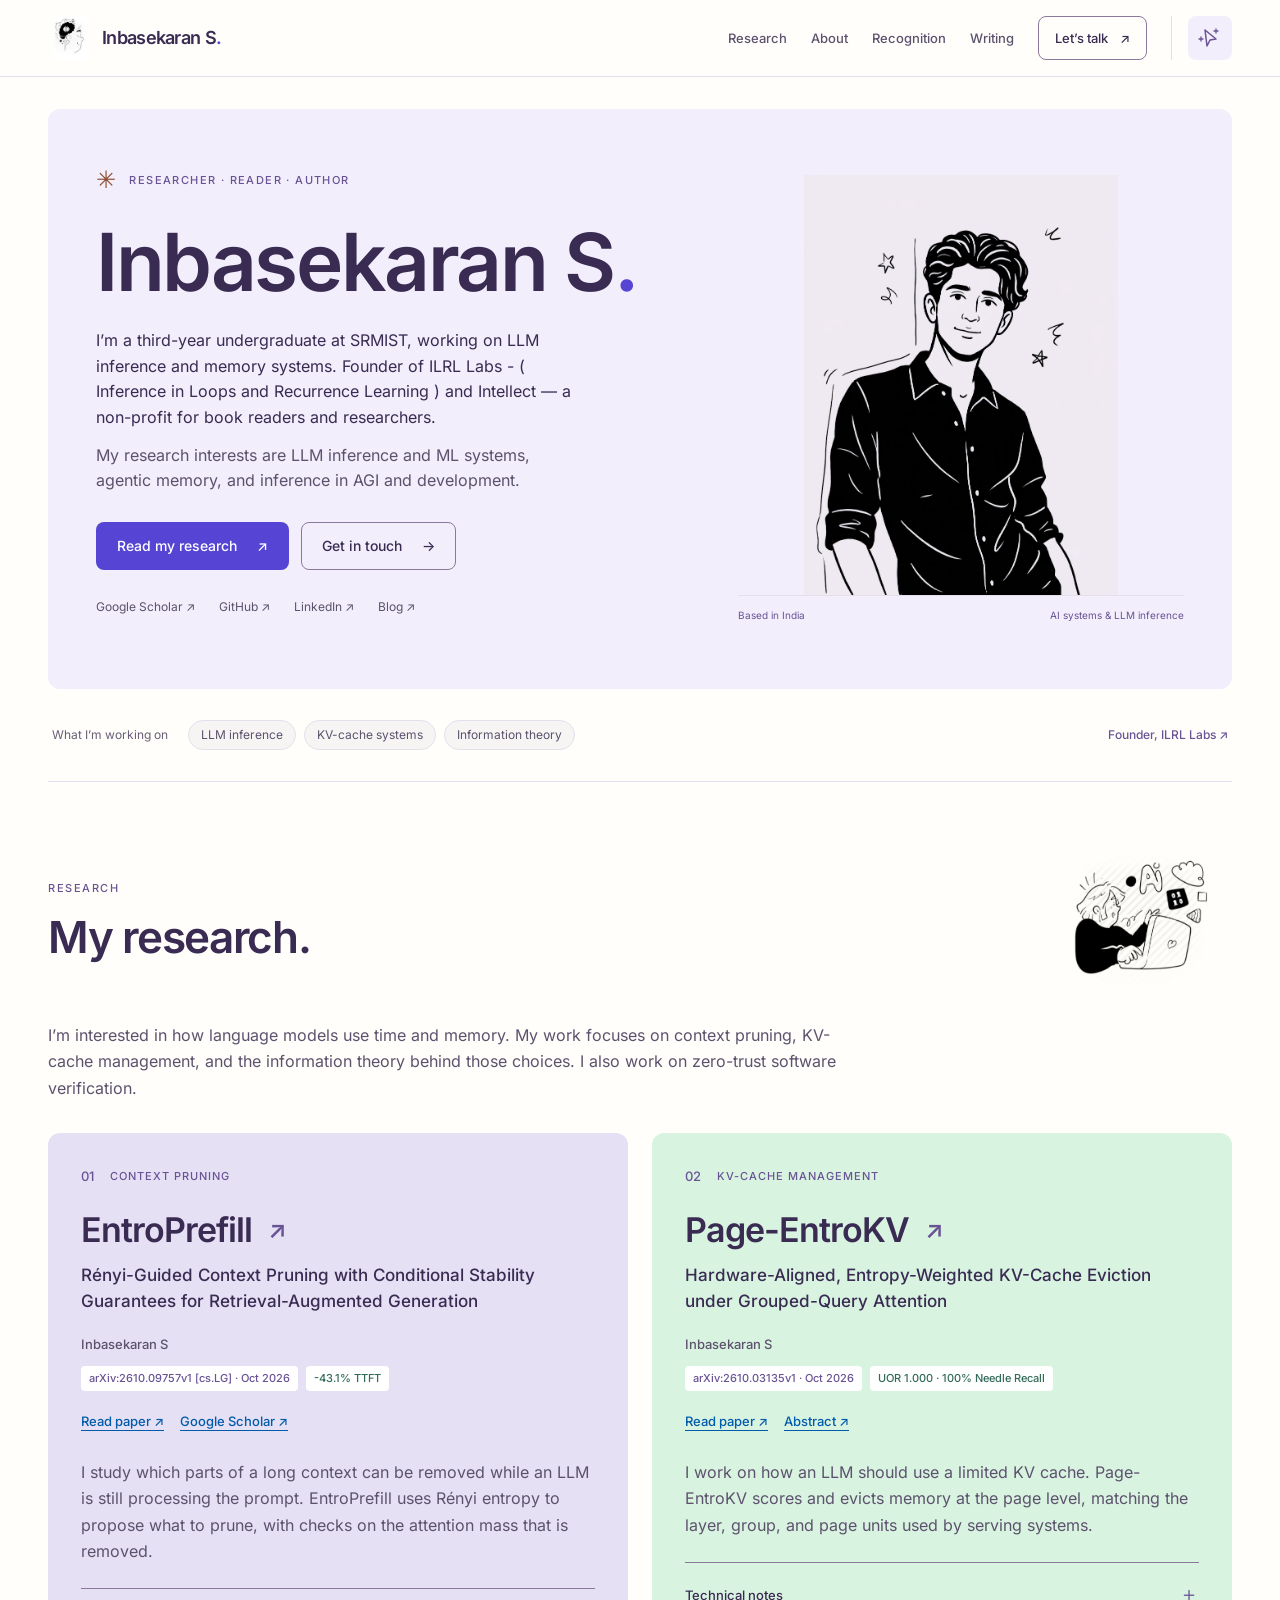
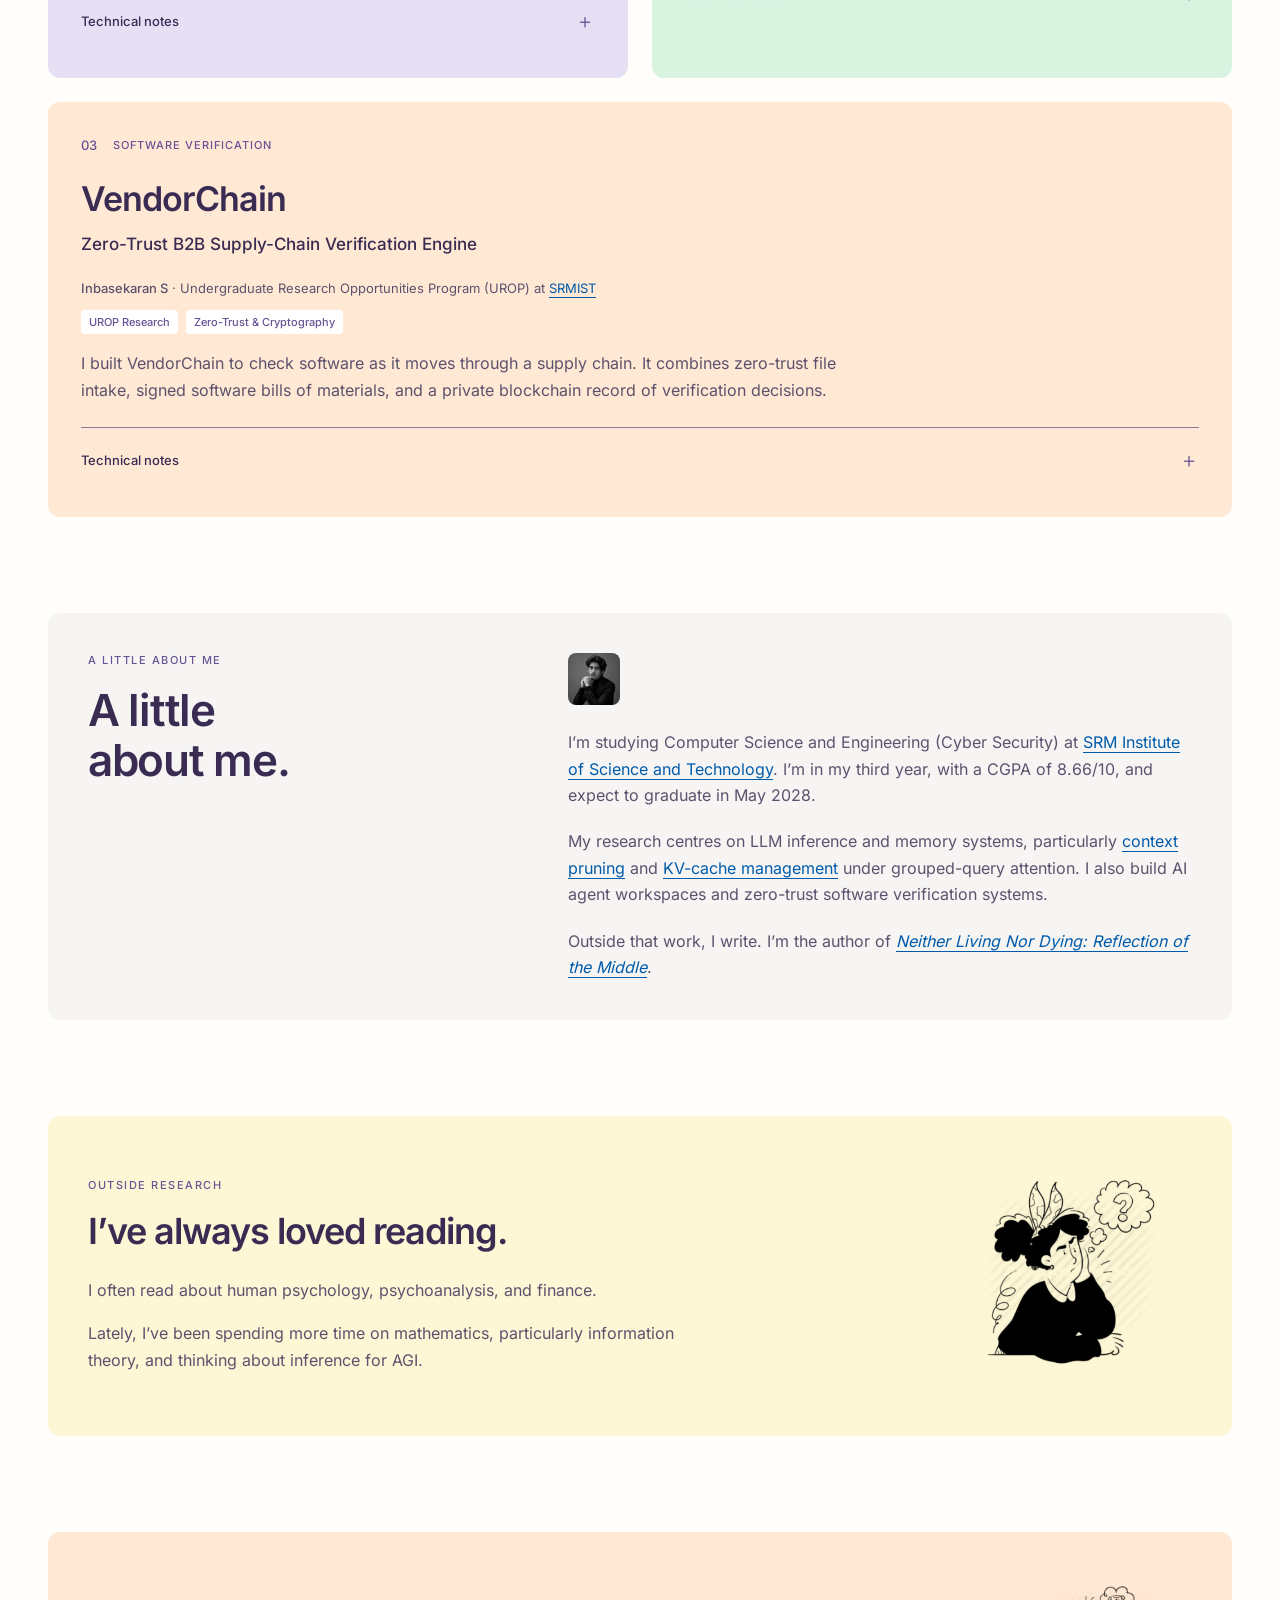
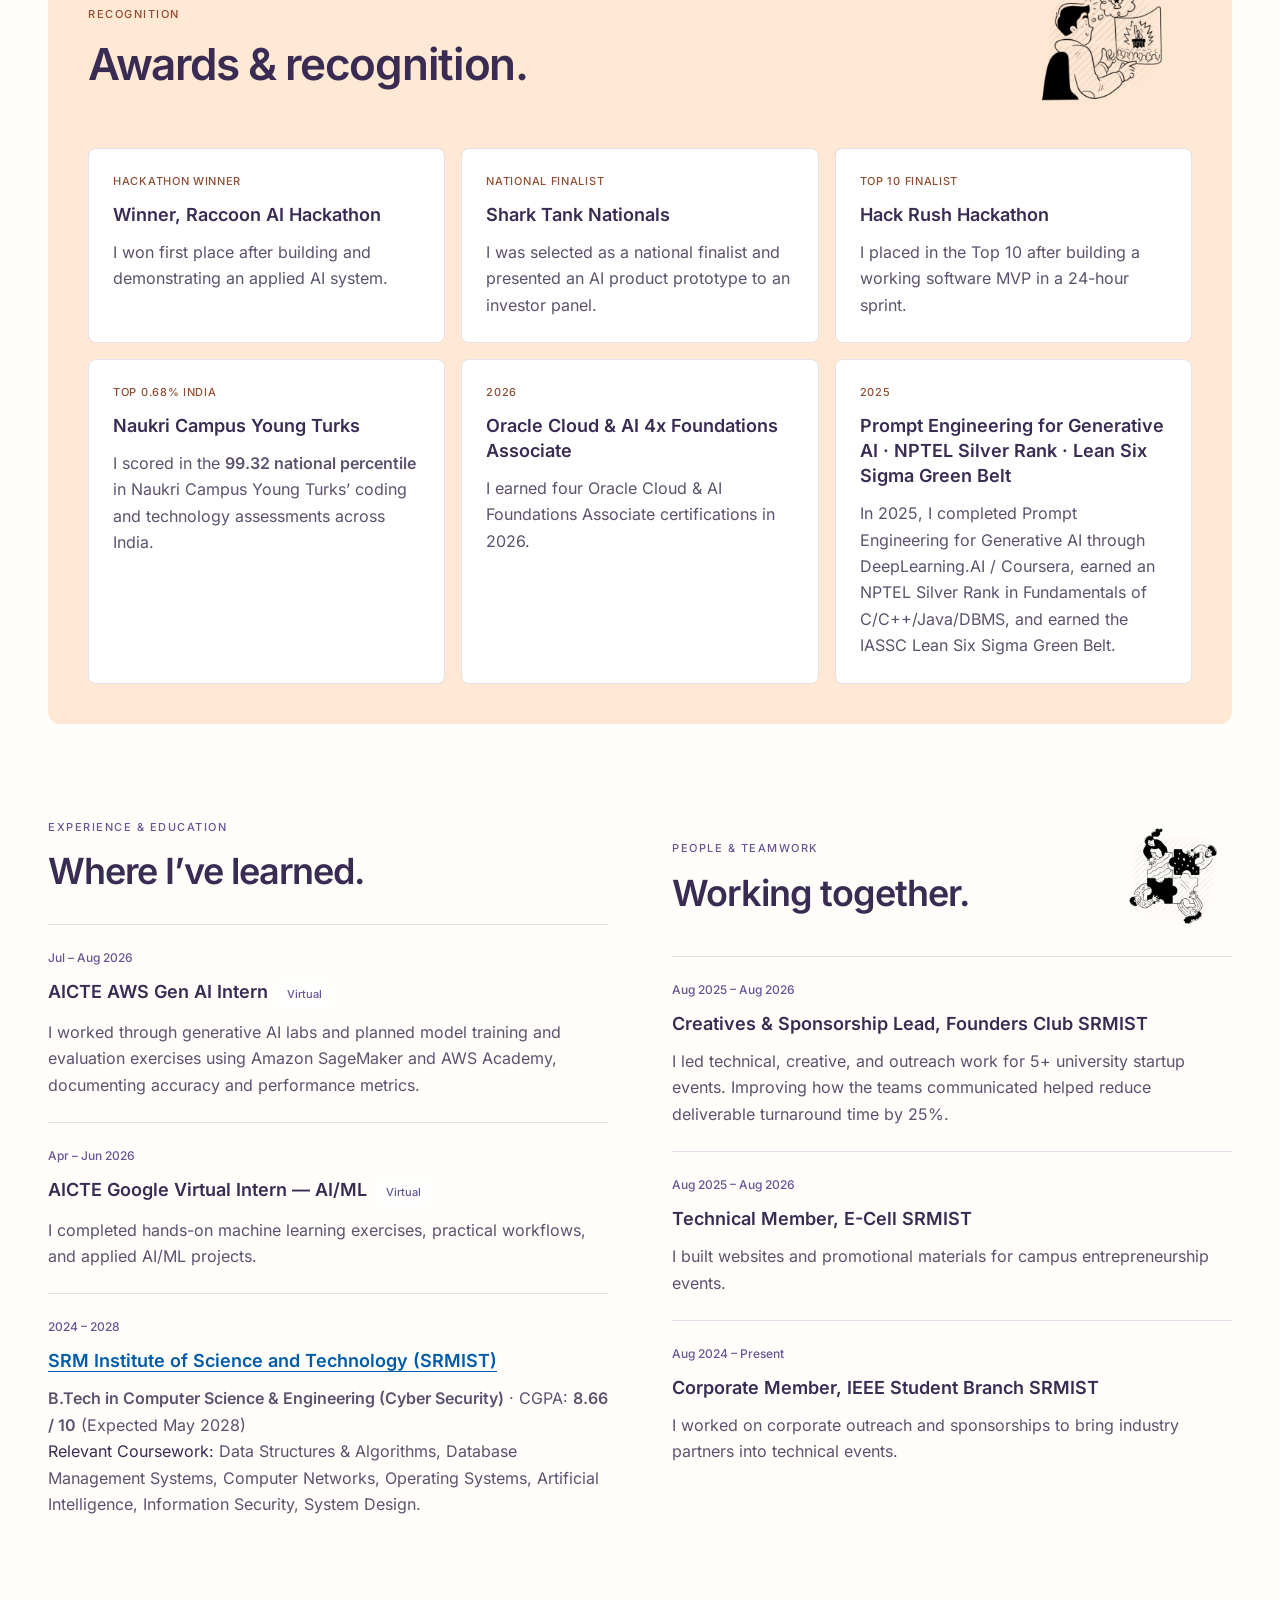
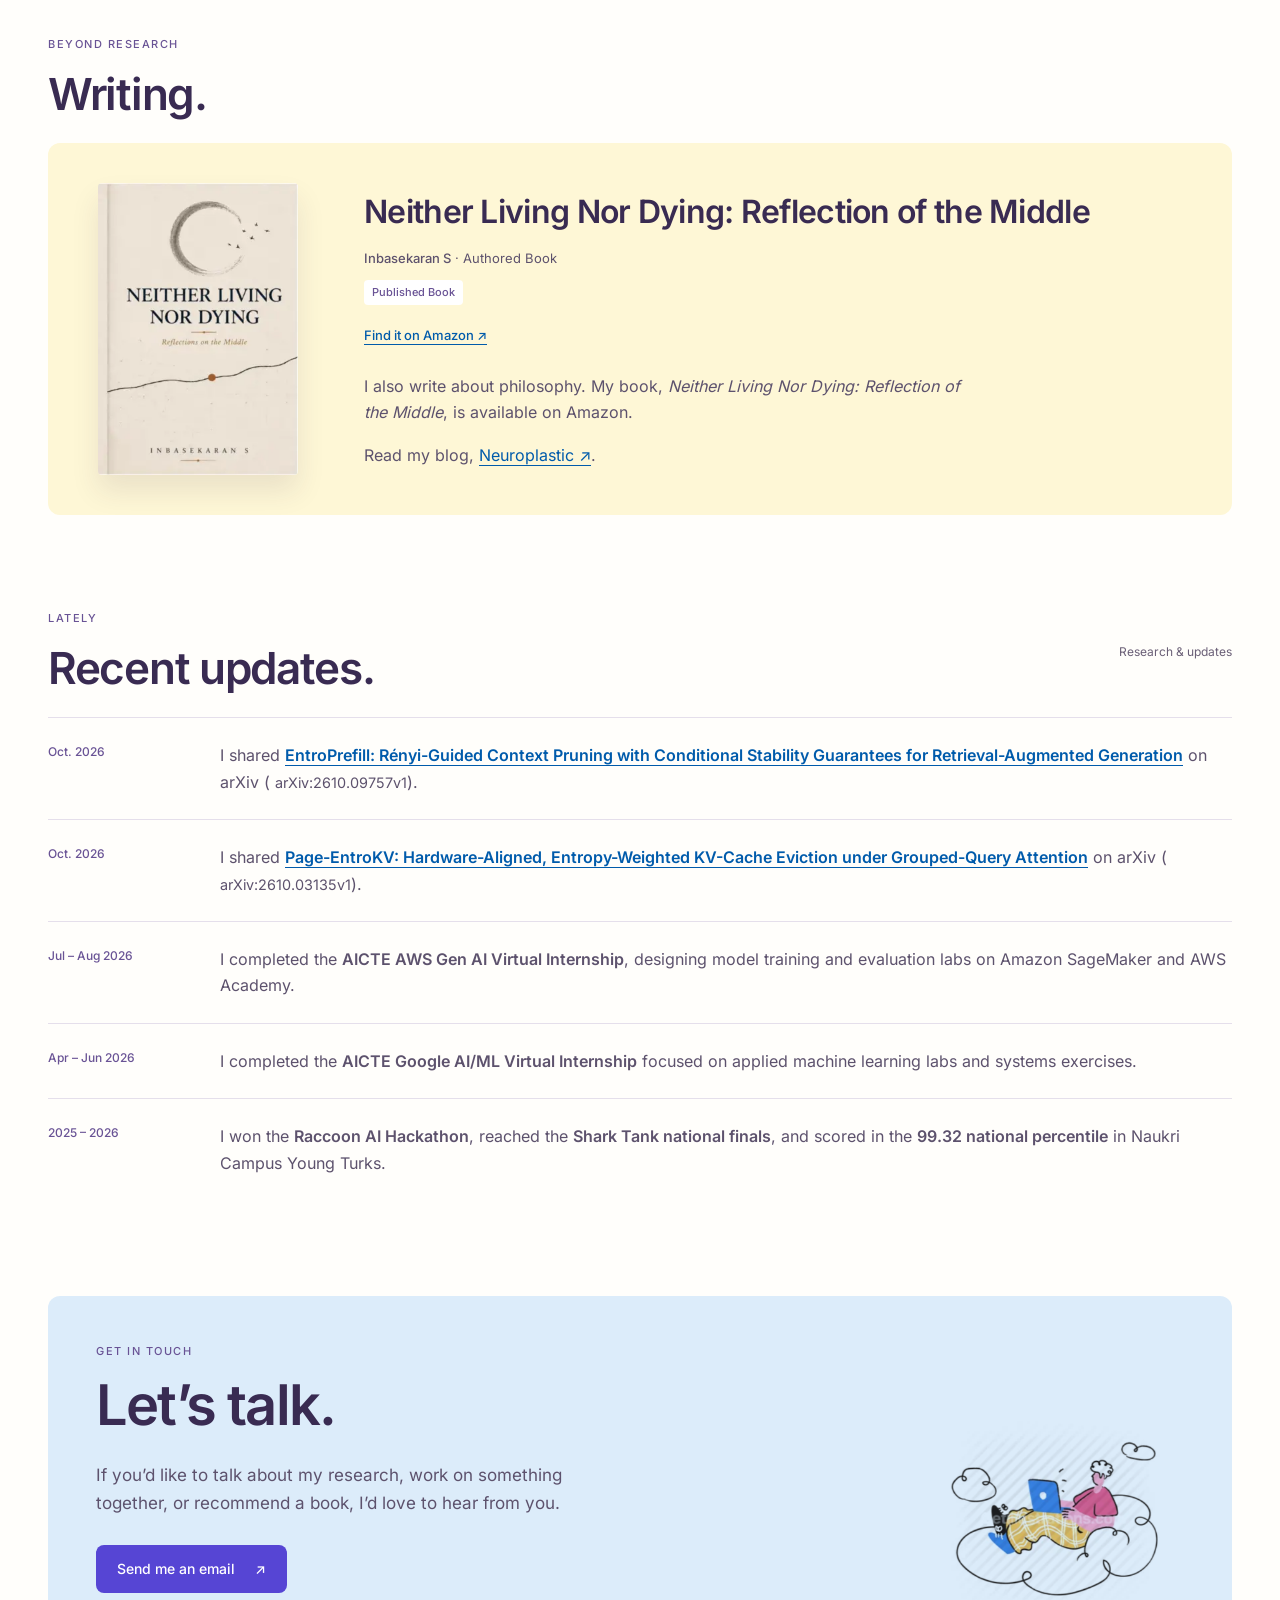
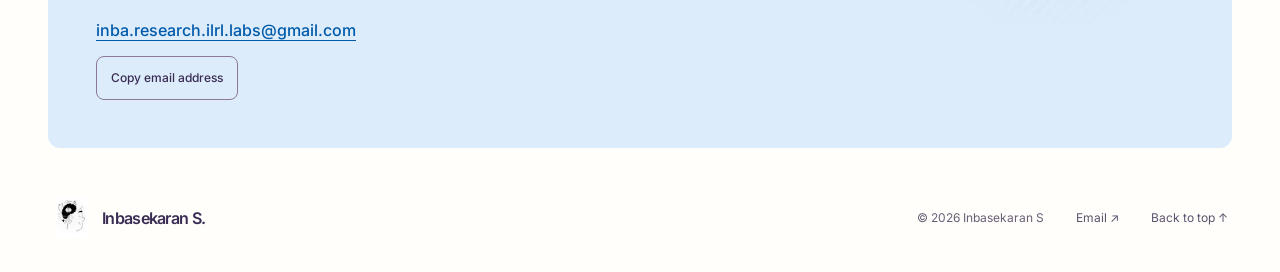
==== commit 3e1c5fbc: "Update index.html" ====
--- a/index.html
+++ b/index.html
@@ -35,7 +35,7 @@
 Inbasekaran S<span>.</span>
 </h1>
 <p class="hero-intro">
- I’m a third-year undergraduate at SRMIST, working on LLM inference and memory systems. Founder of ILRL Labs - Inference in Loops and Recurrence Learning. Founder of Intellect — a non-profit for book readers and researchers.
+ I’m a third-year undergraduate at SRMIST, working on LLM inference and memory systems. Founder of ILRL Labs - ( Inference in Loops and Recurrence Learning ) and Intellect — a non-profit for book readers and researchers.
 </p>
 <p class="hero-detail">
  My research interests are LLM inference and ML systems, agentic memory, and inference in AGI and development.
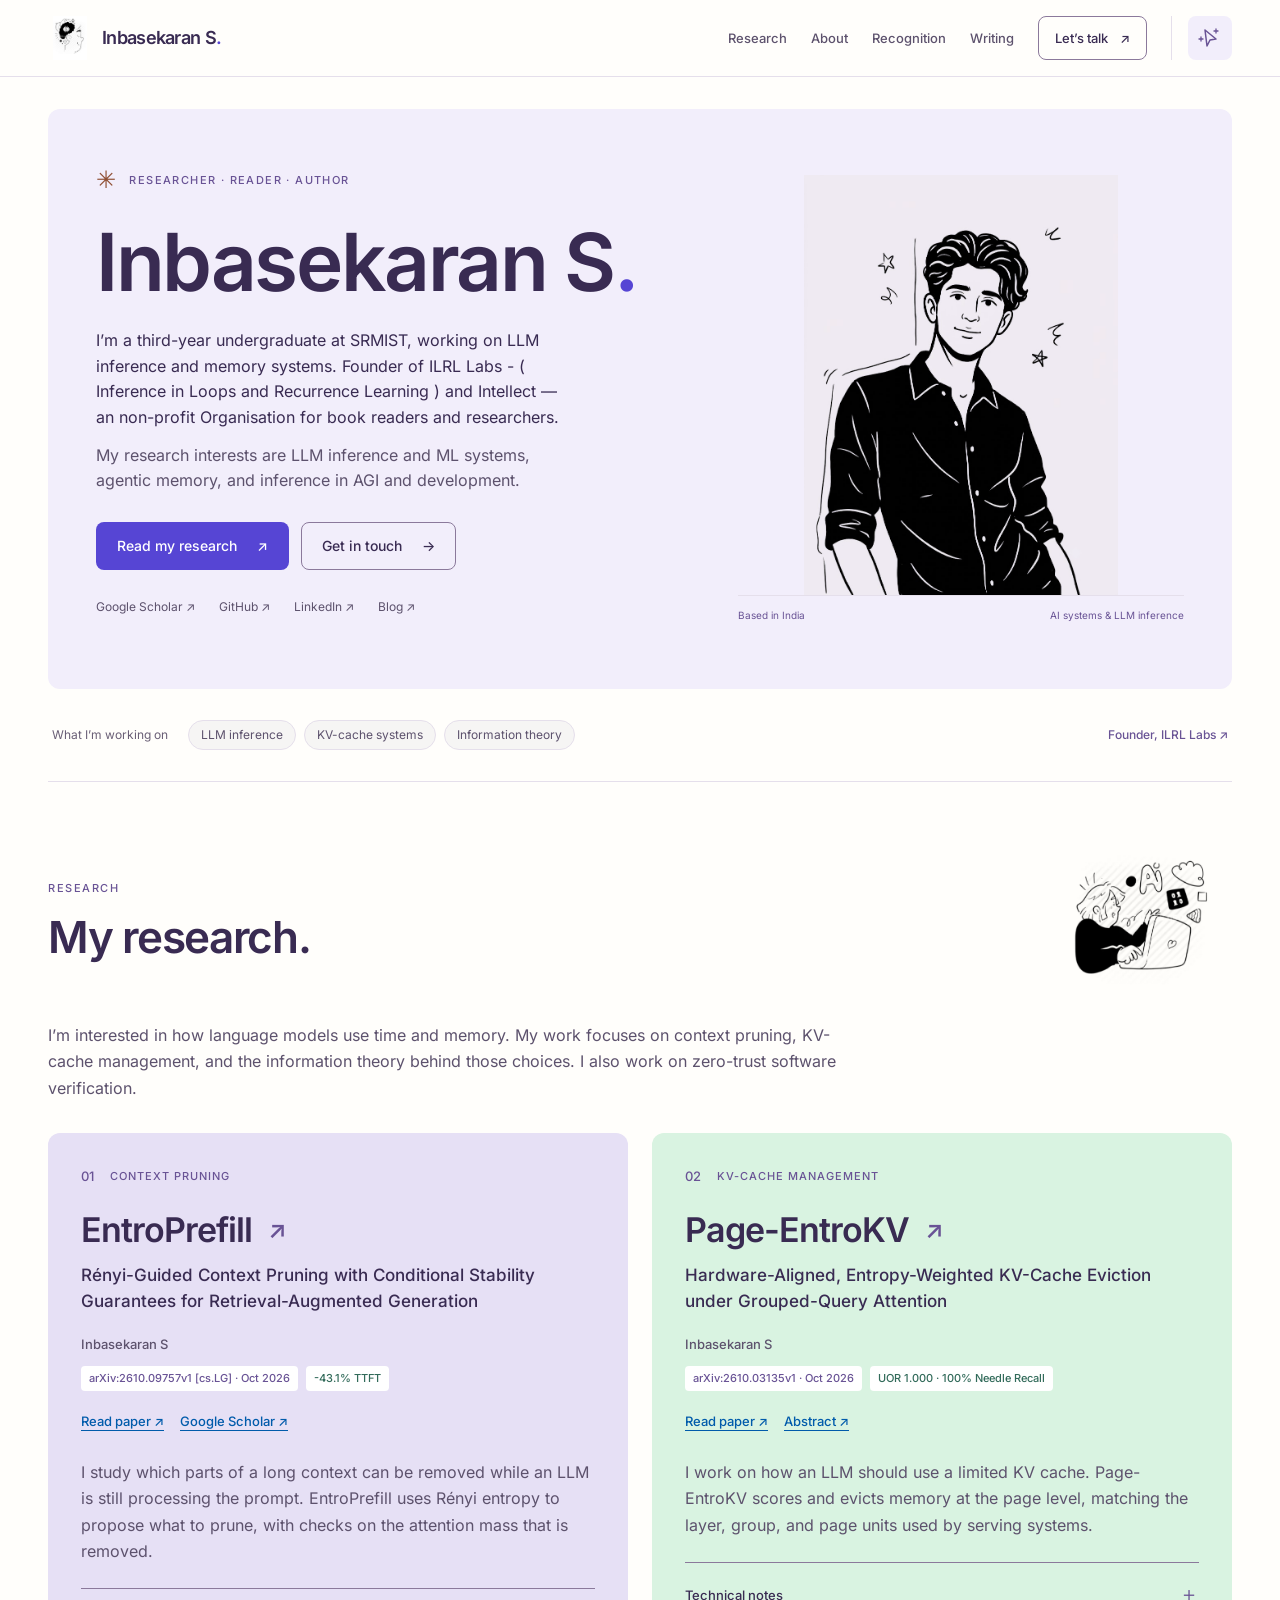
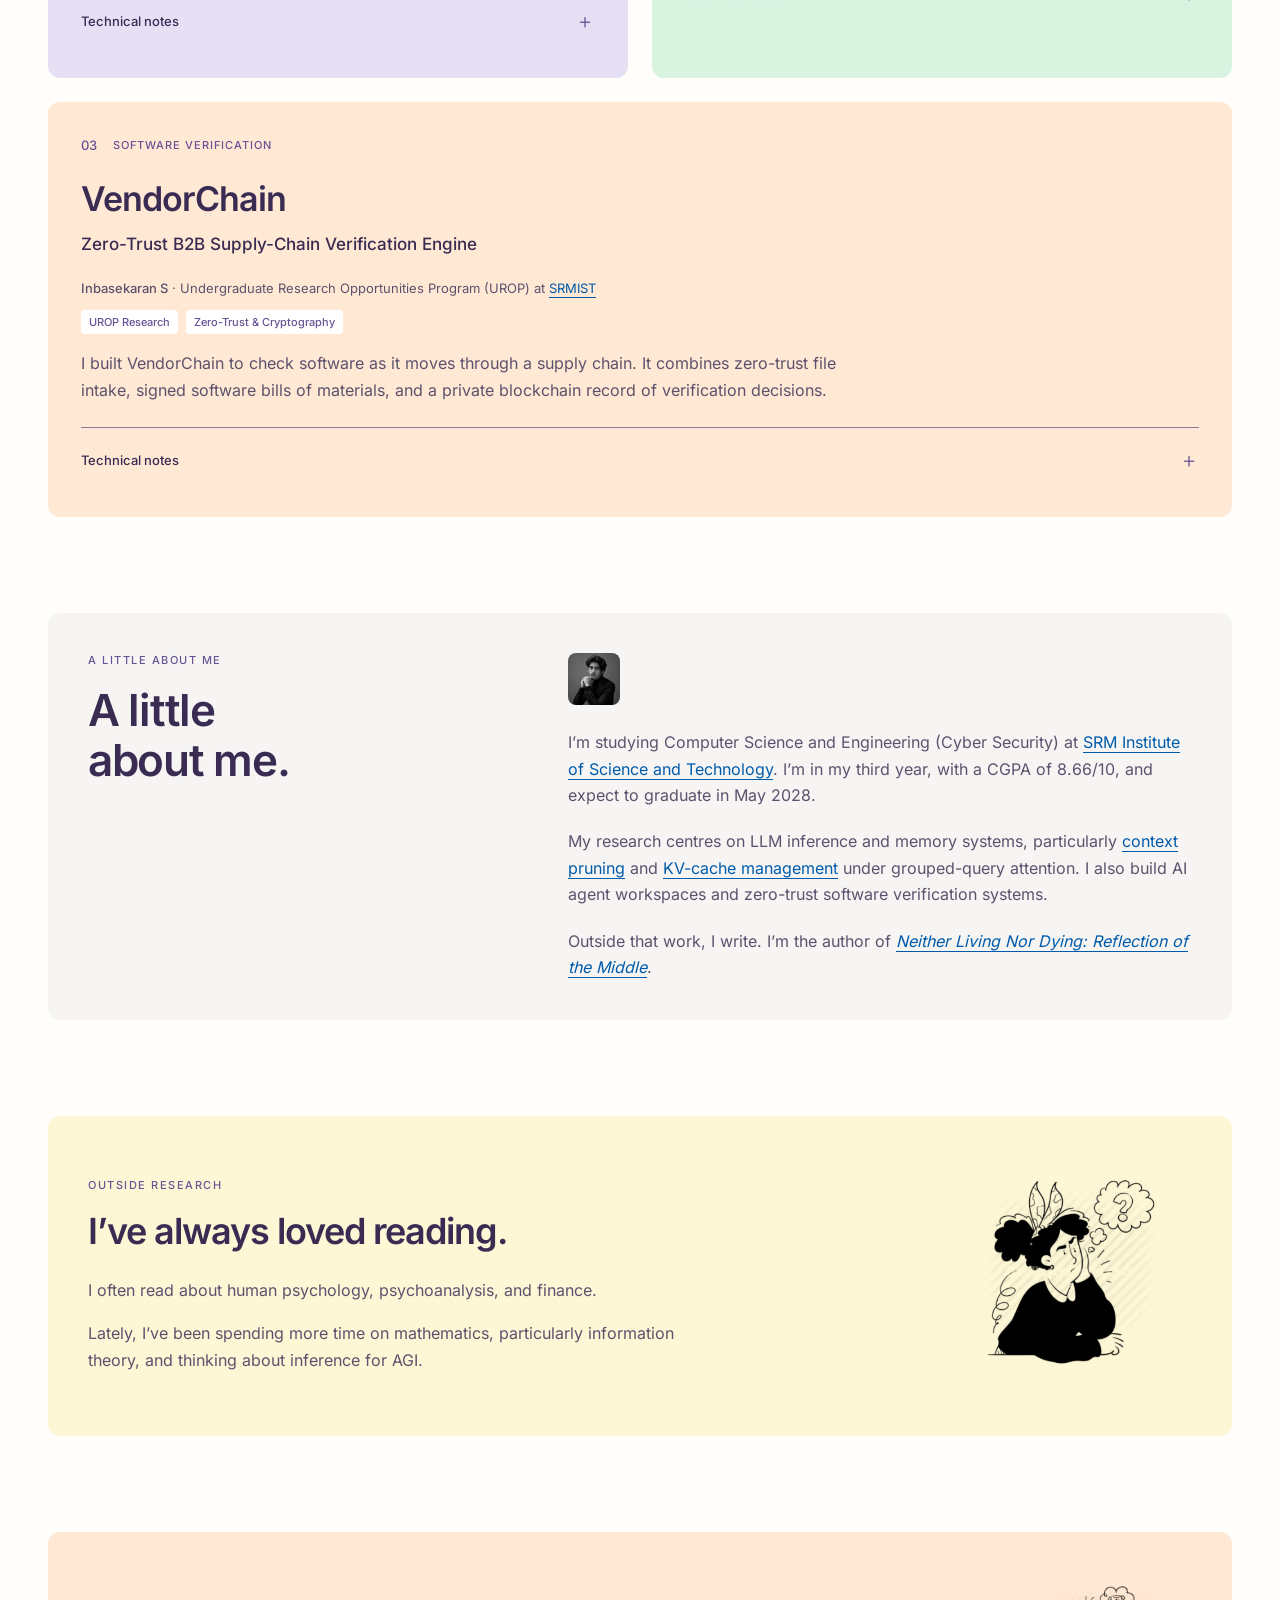
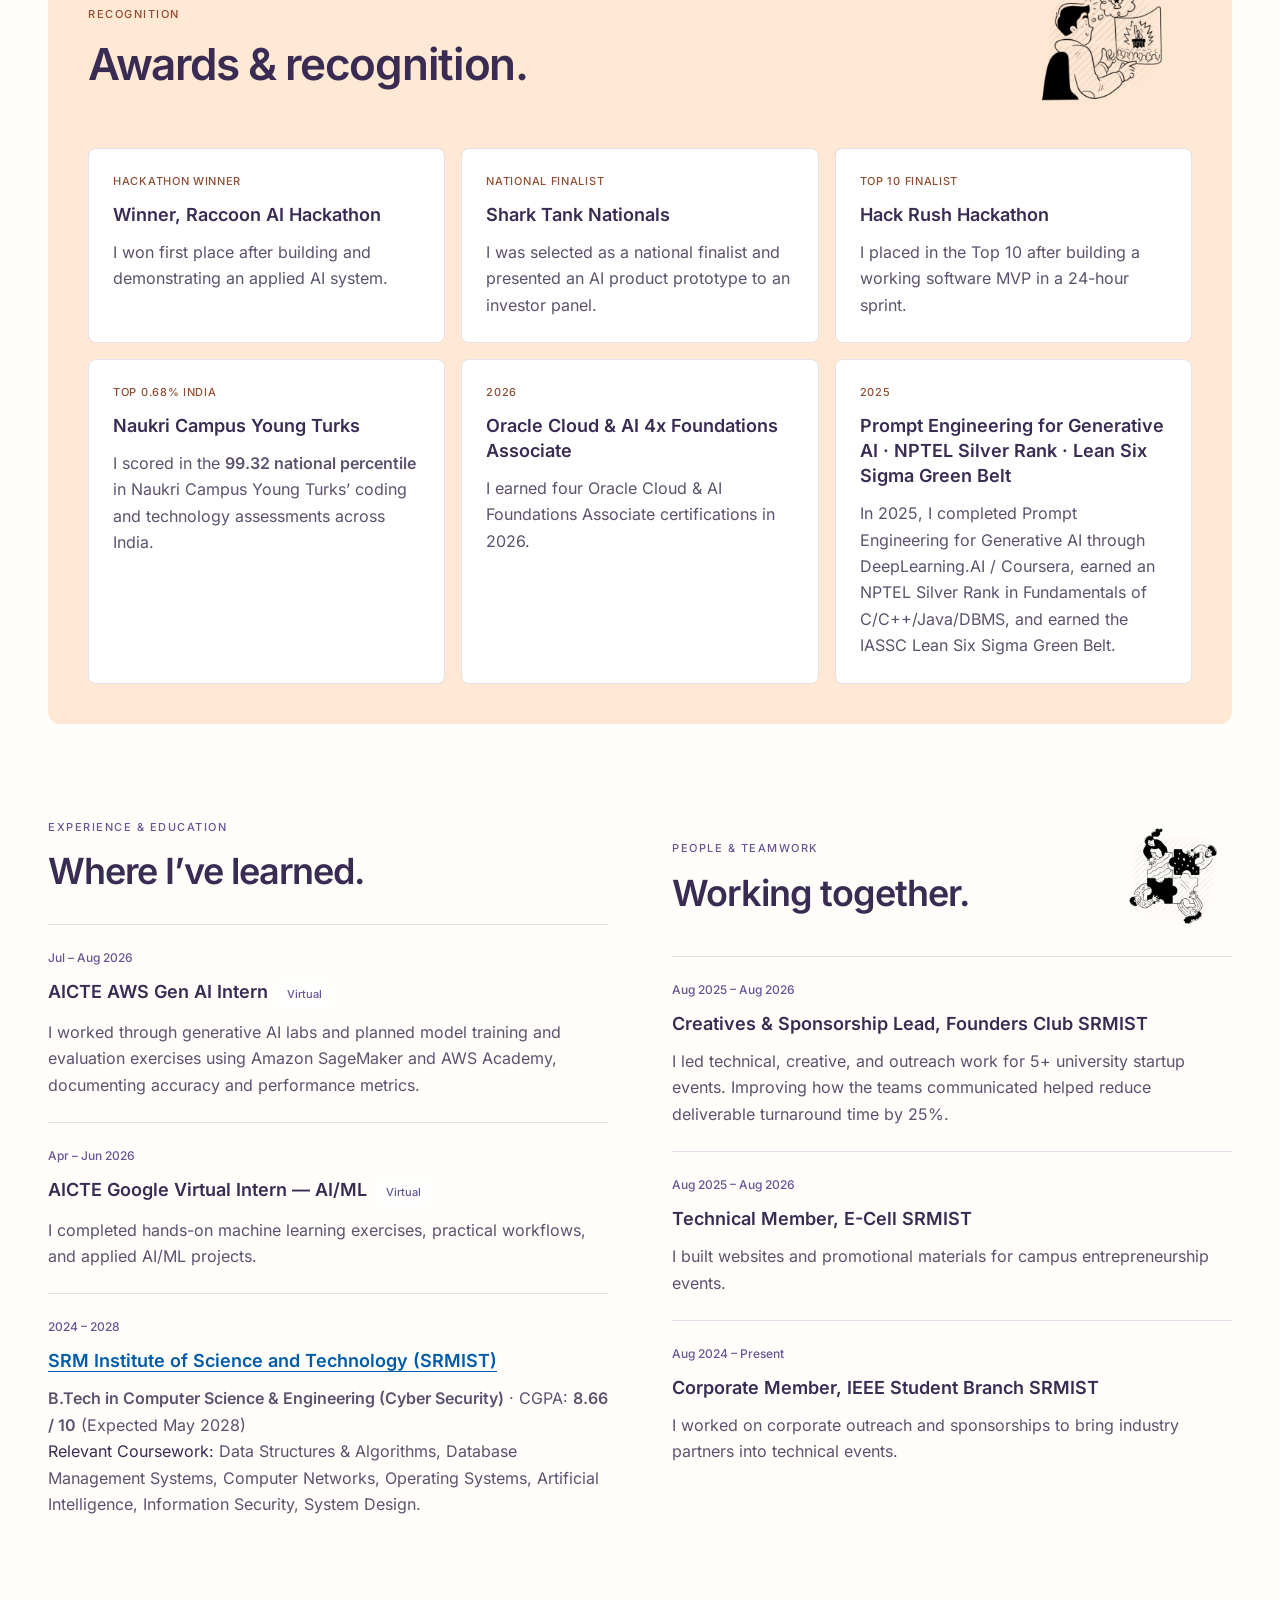
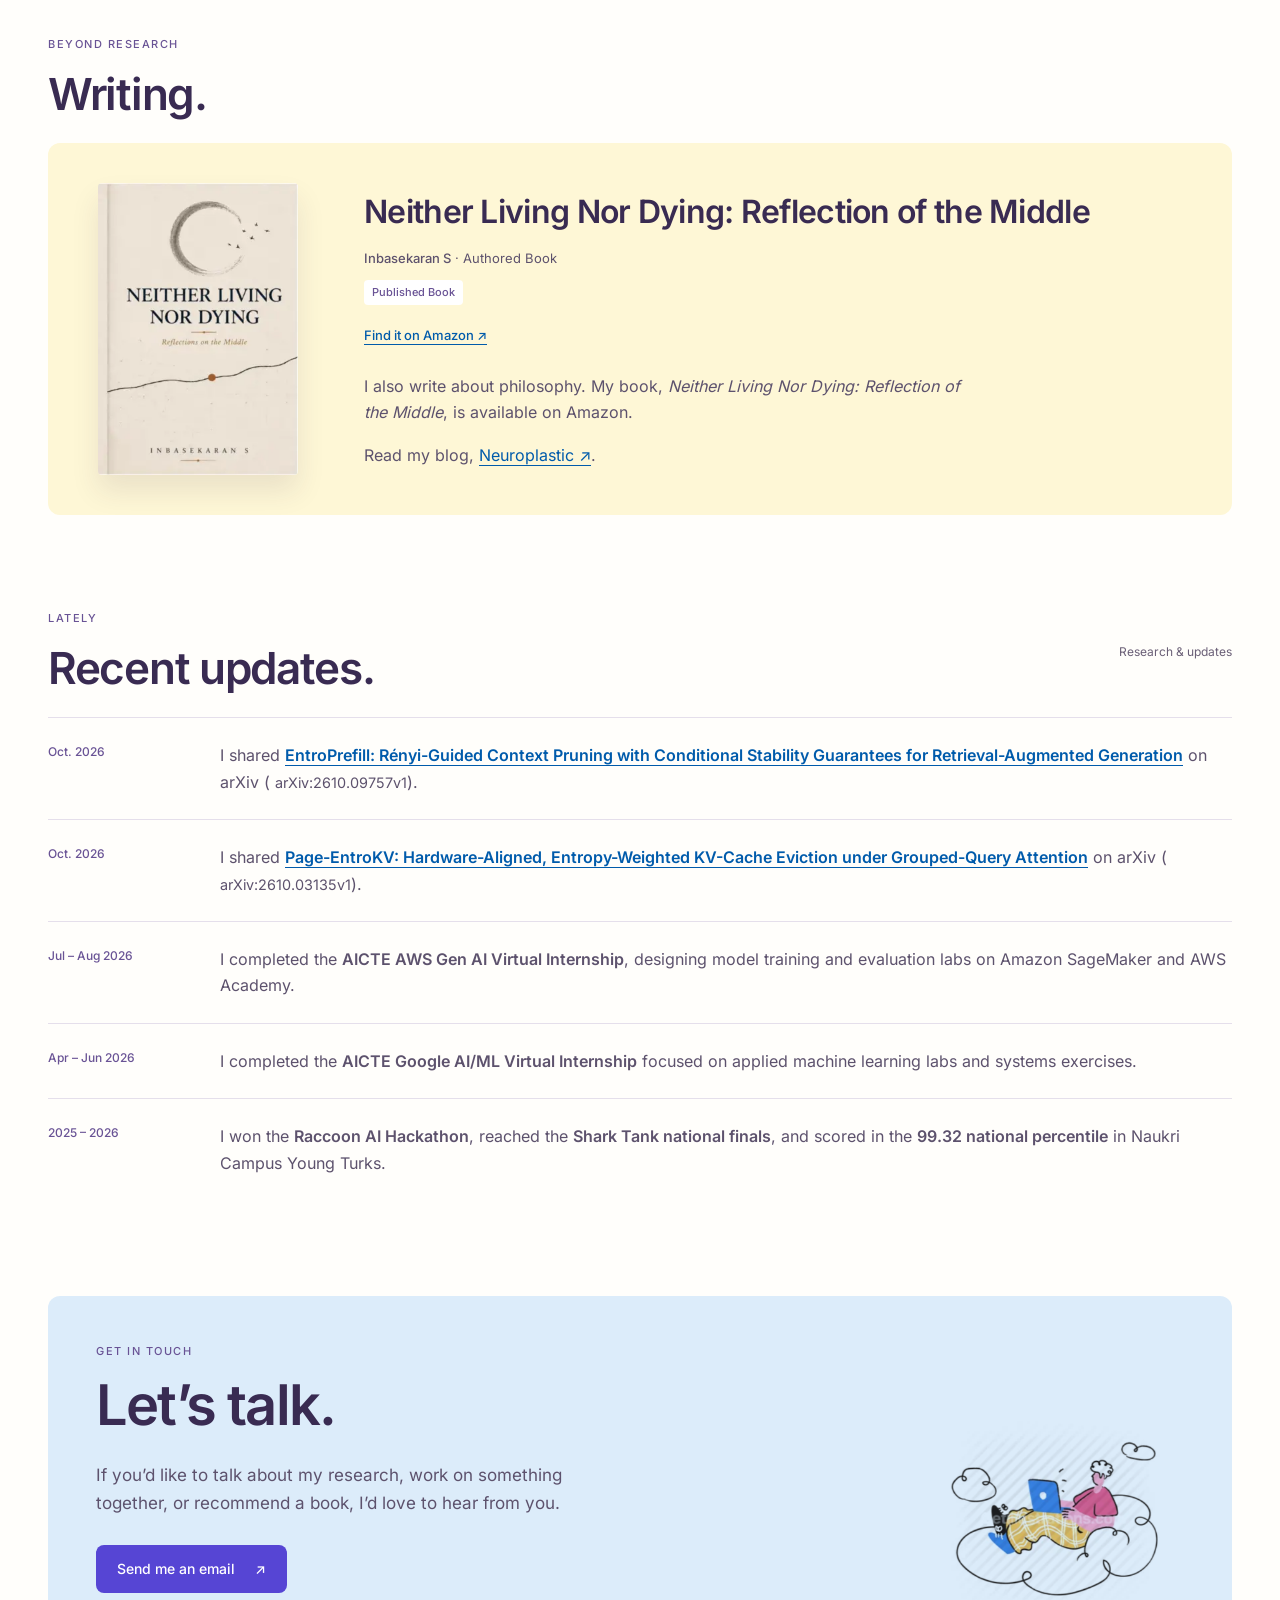
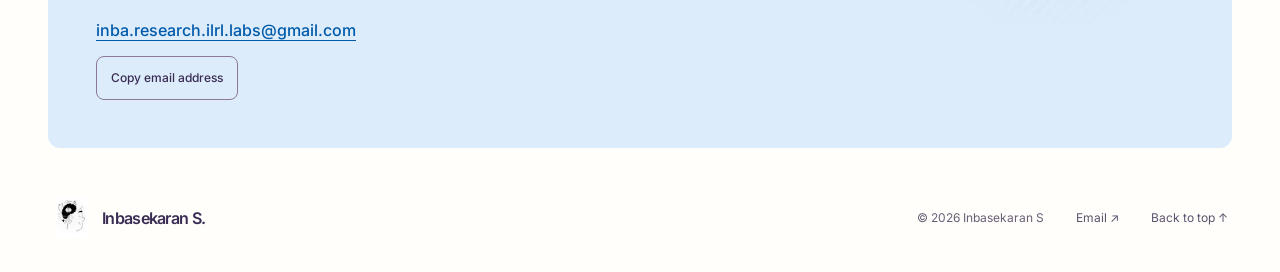
==== commit d2fd8000: "Update hero-intro paragraph in index.html Corrected grammatical error and improved clarity in the in" ====
--- a/index.html
+++ b/index.html
@@ -35,7 +35,8 @@
 Inbasekaran S<span>.</span>
 </h1>
 <p class="hero-intro">
- I’m a third-year undergraduate at SRMIST, working on LLM inference and memory systems. Founder of ILRL Labs - ( Inference in Loops and Recurrence Learning ) and Intellect — a non-profit for book readers and researchers.
+ I’m a third-year undergraduate at SRMIST, working on LLM inference and memory systems. 
+ Founder of ILRL Labs - ( Inference in Loops and Recurrence Learning ) and Intellect — an non-profit Organisation for book readers and researchers.
 </p>
 <p class="hero-detail">
  My research interests are LLM inference and ML systems, agentic memory, and inference in AGI and development.
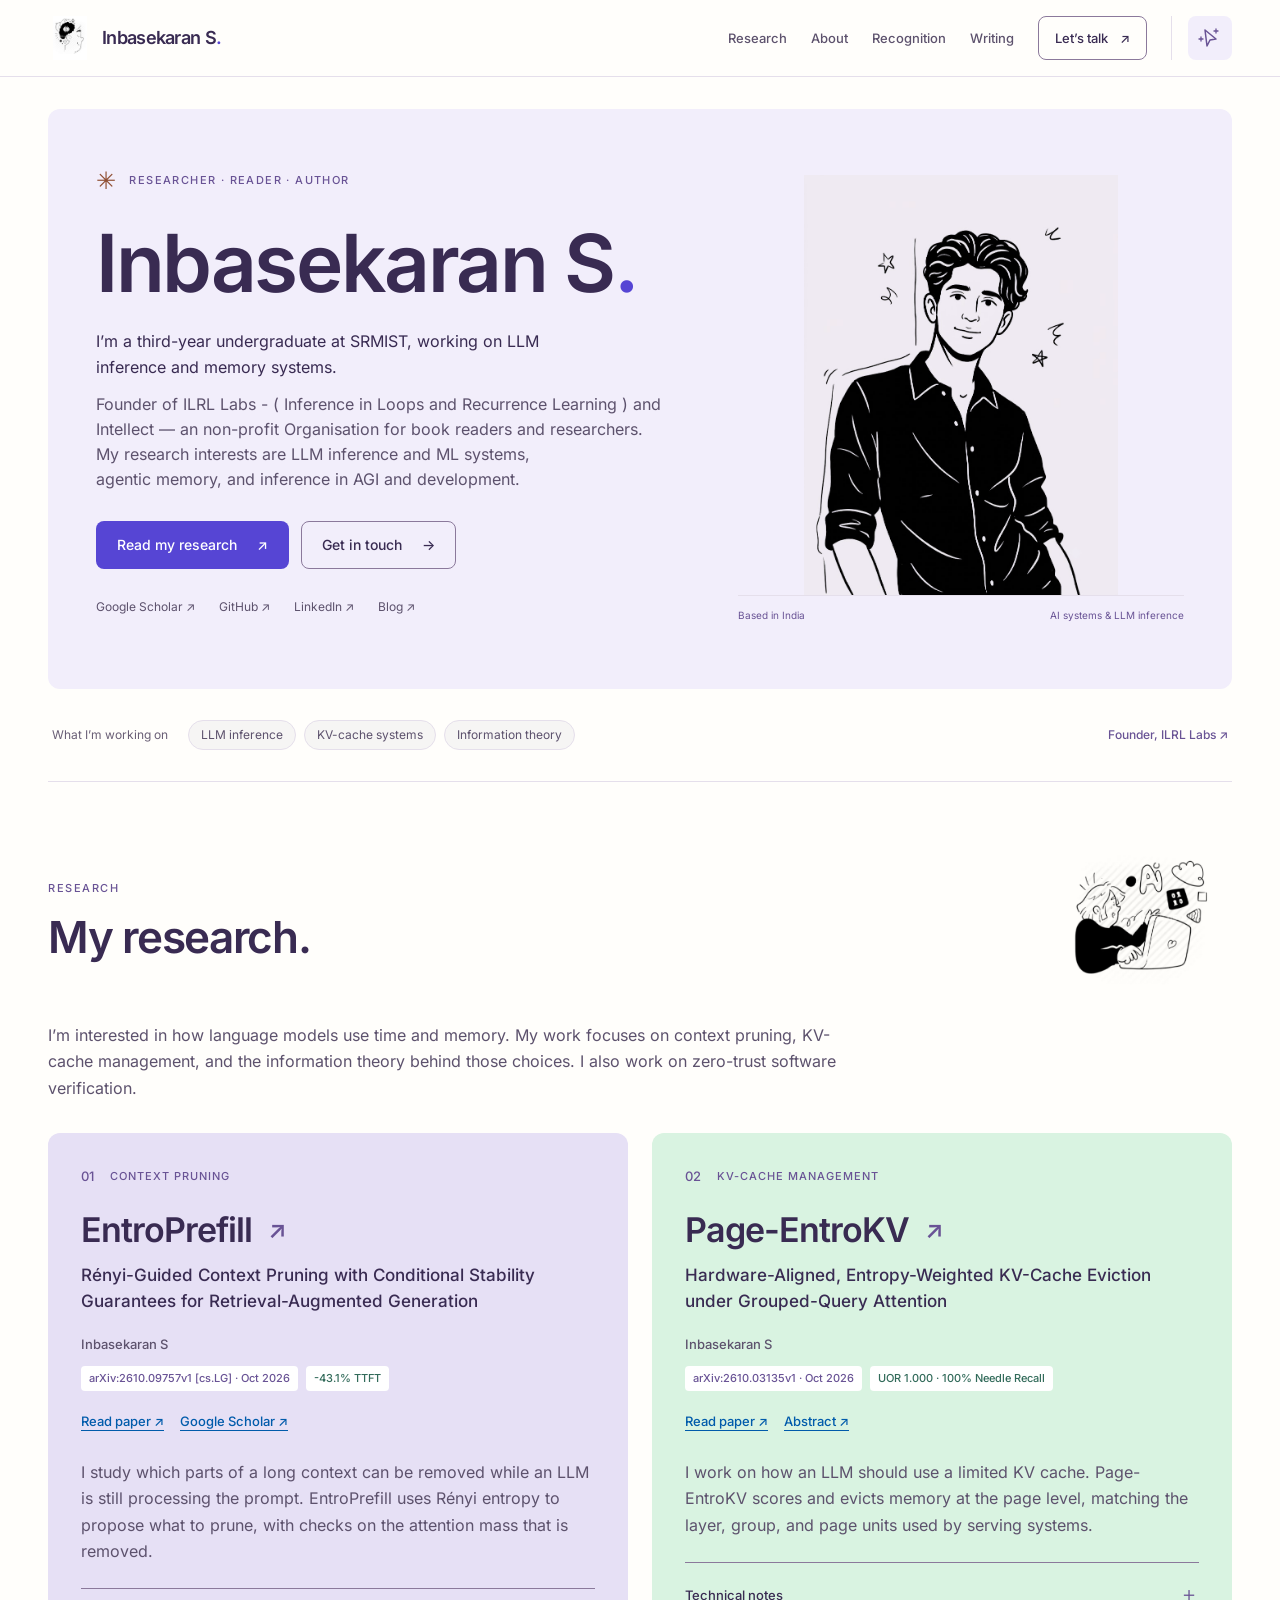
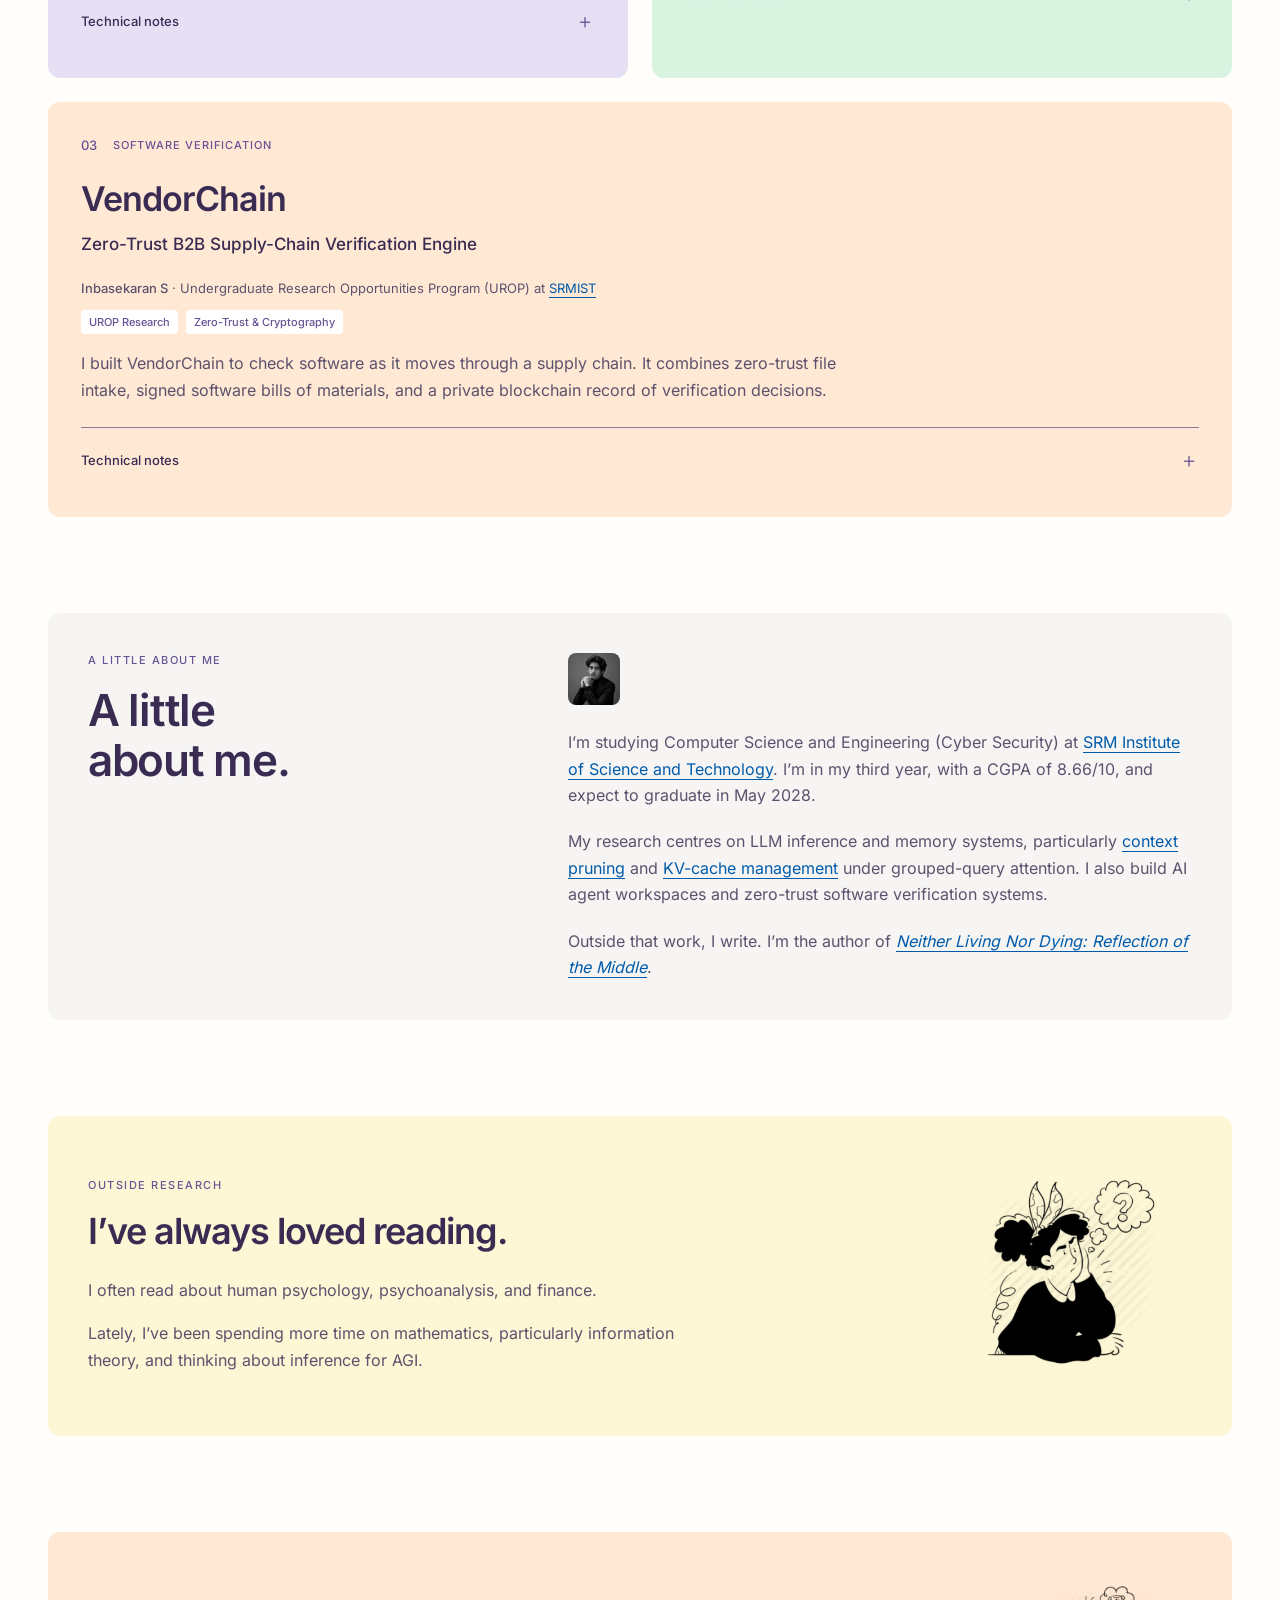
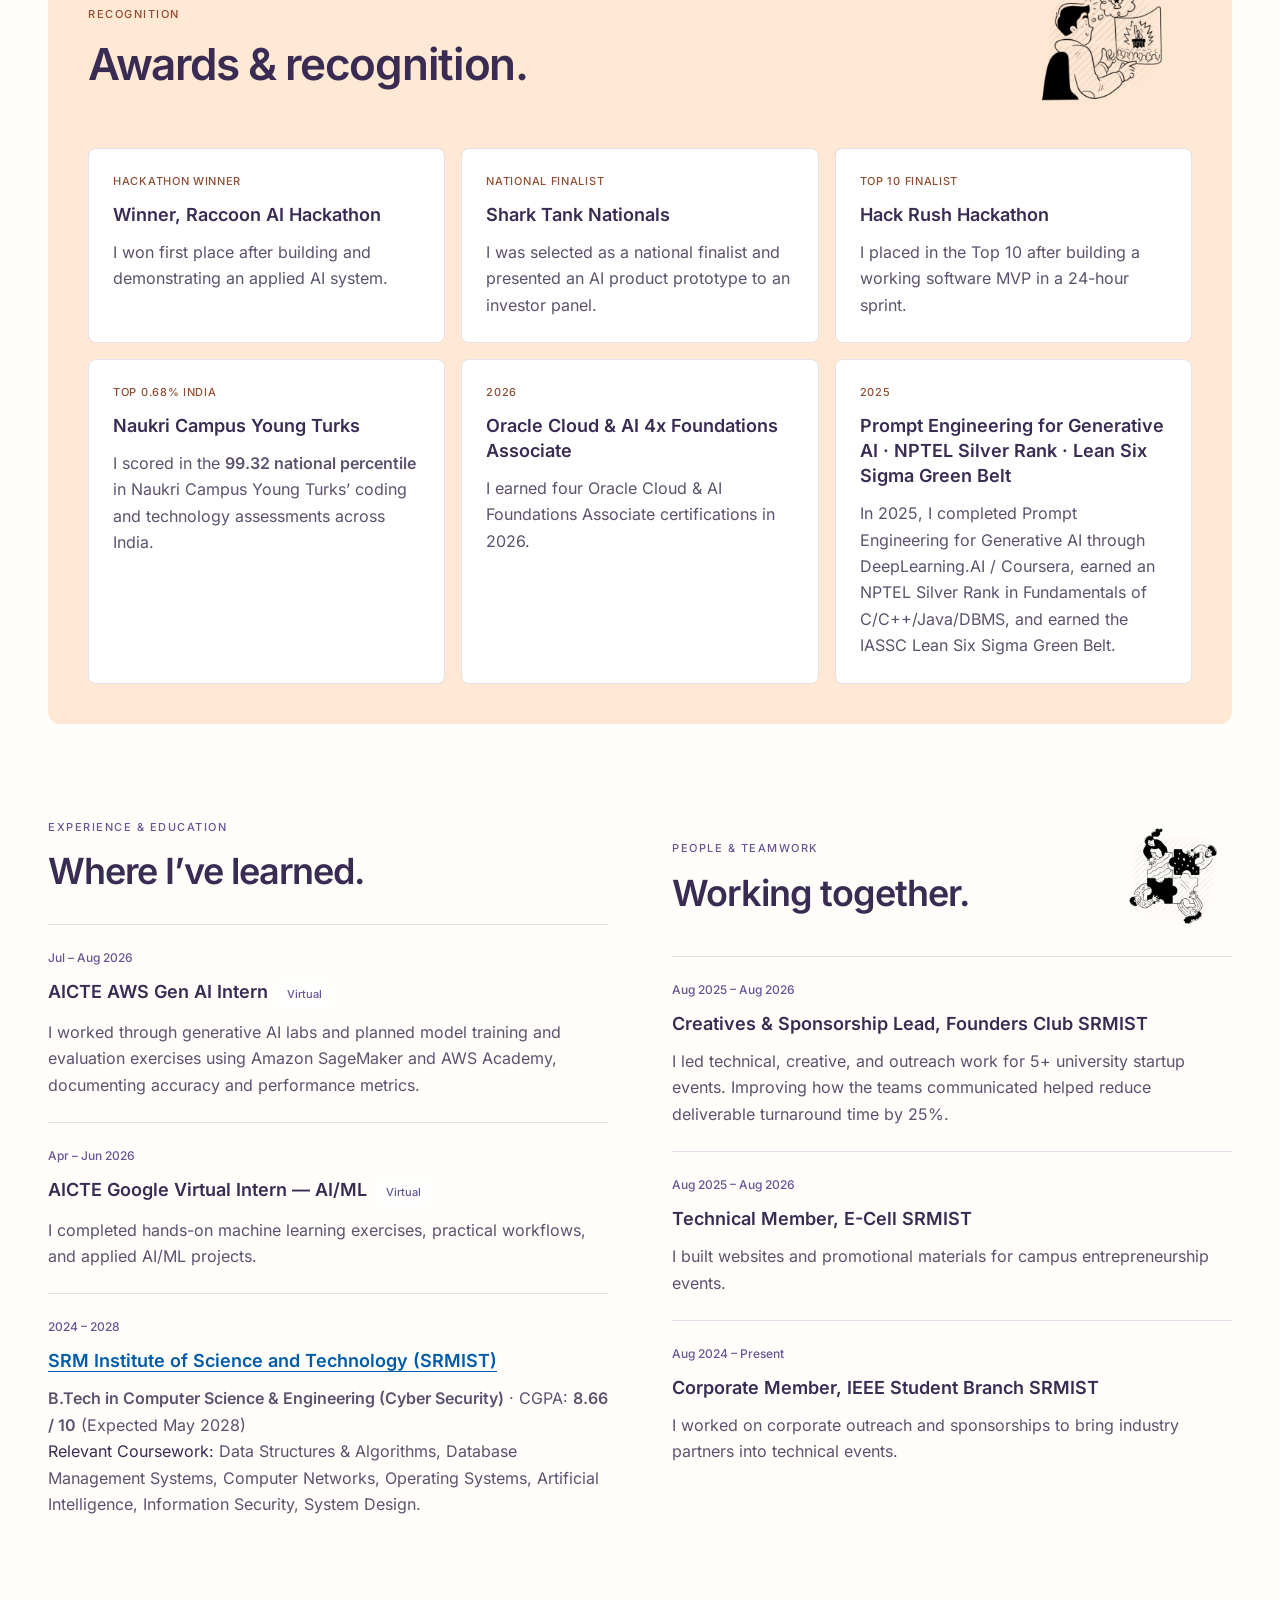
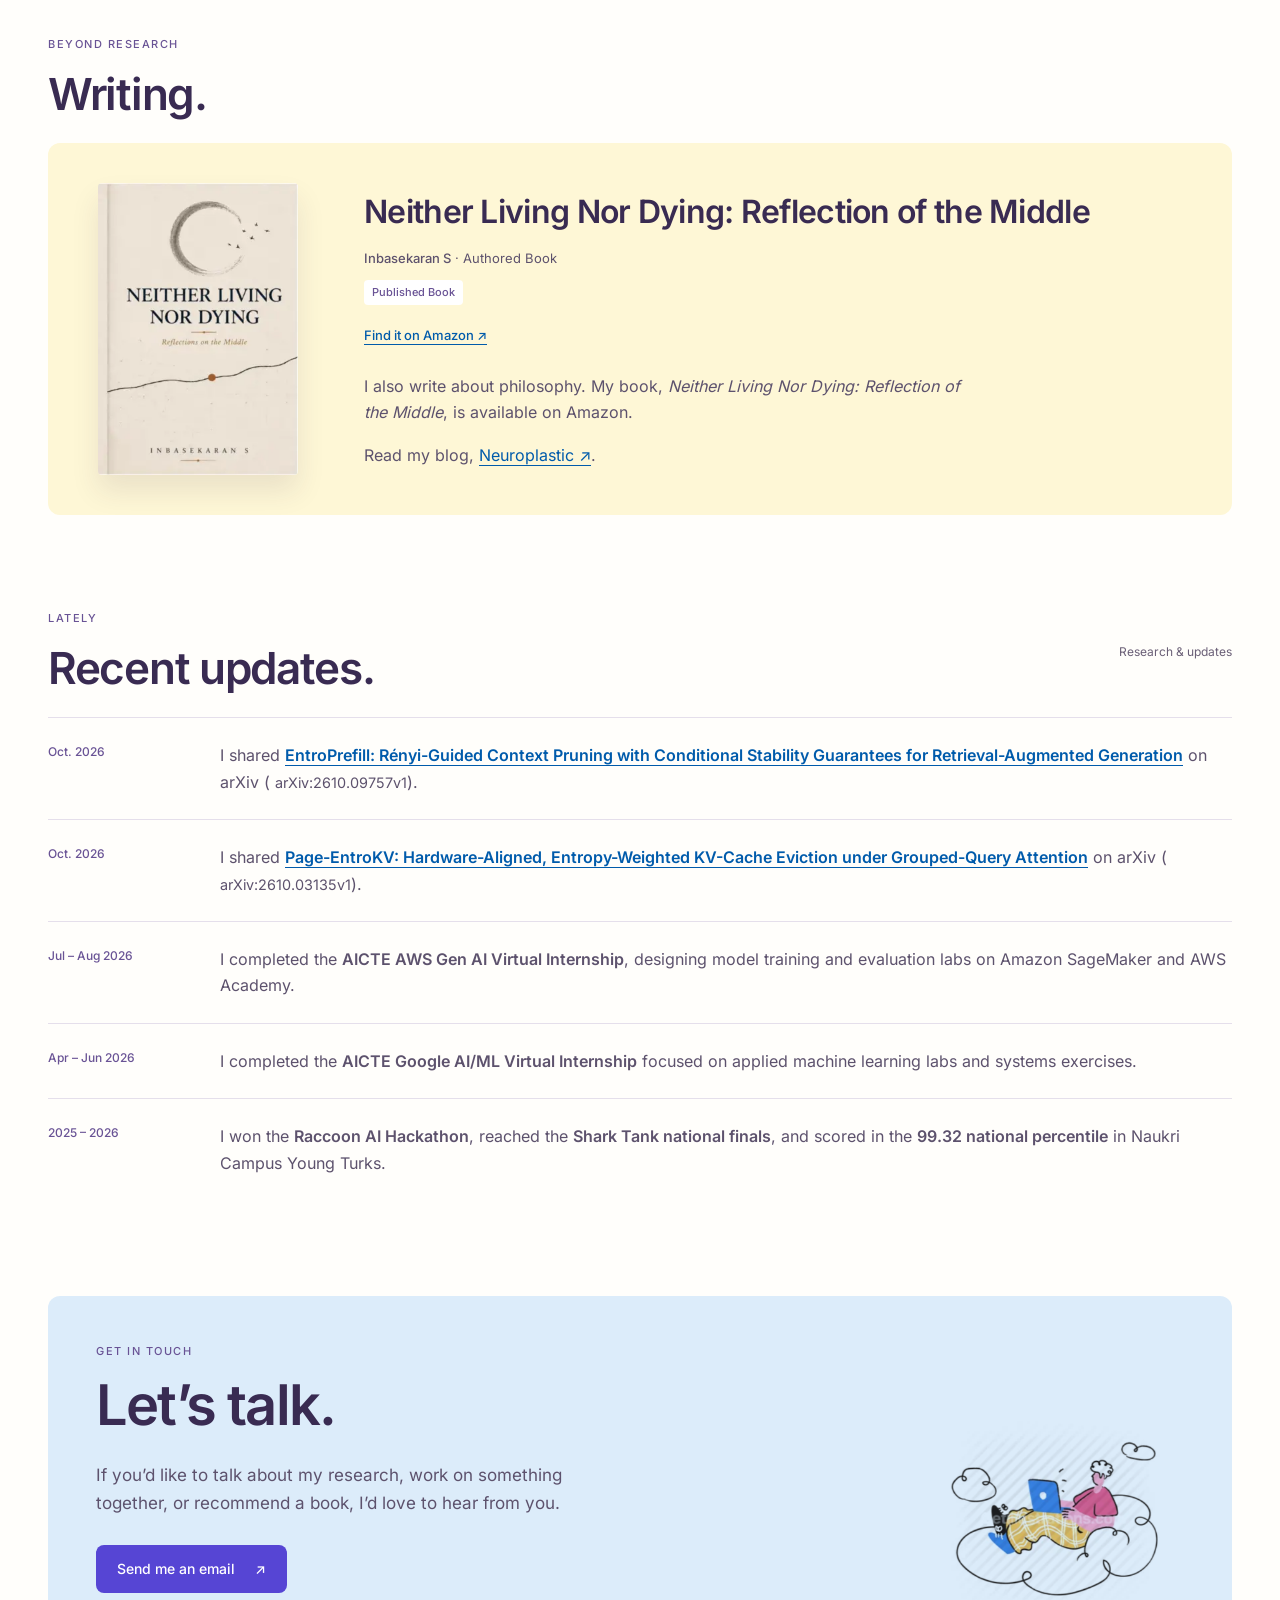
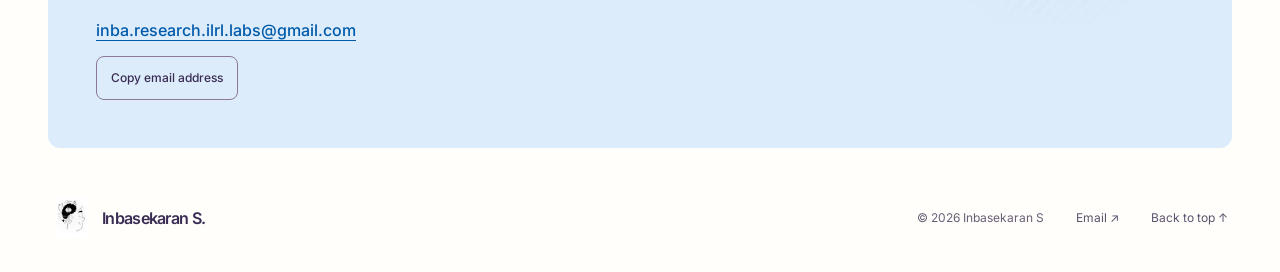
==== commit 1264f162: "Fix paragraph formatting in index.html" ====
--- a/index.html
+++ b/index.html
@@ -36,8 +36,10 @@
 </h1>
 <p class="hero-intro">
  I’m a third-year undergraduate at SRMIST, working on LLM inference and memory systems. 
- Founder of ILRL Labs - ( Inference in Loops and Recurrence Learning ) and Intellect — an non-profit Organisation for book readers and researchers.
-</p>
+</p>
+ <p>
+   Founder of ILRL Labs - ( Inference in Loops and Recurrence Learning ) and Intellect — an non-profit Organisation for book readers and researchers.
+ </p>
 <p class="hero-detail">
  My research interests are LLM inference and ML systems, agentic memory, and inference in AGI and development.
 </p>
